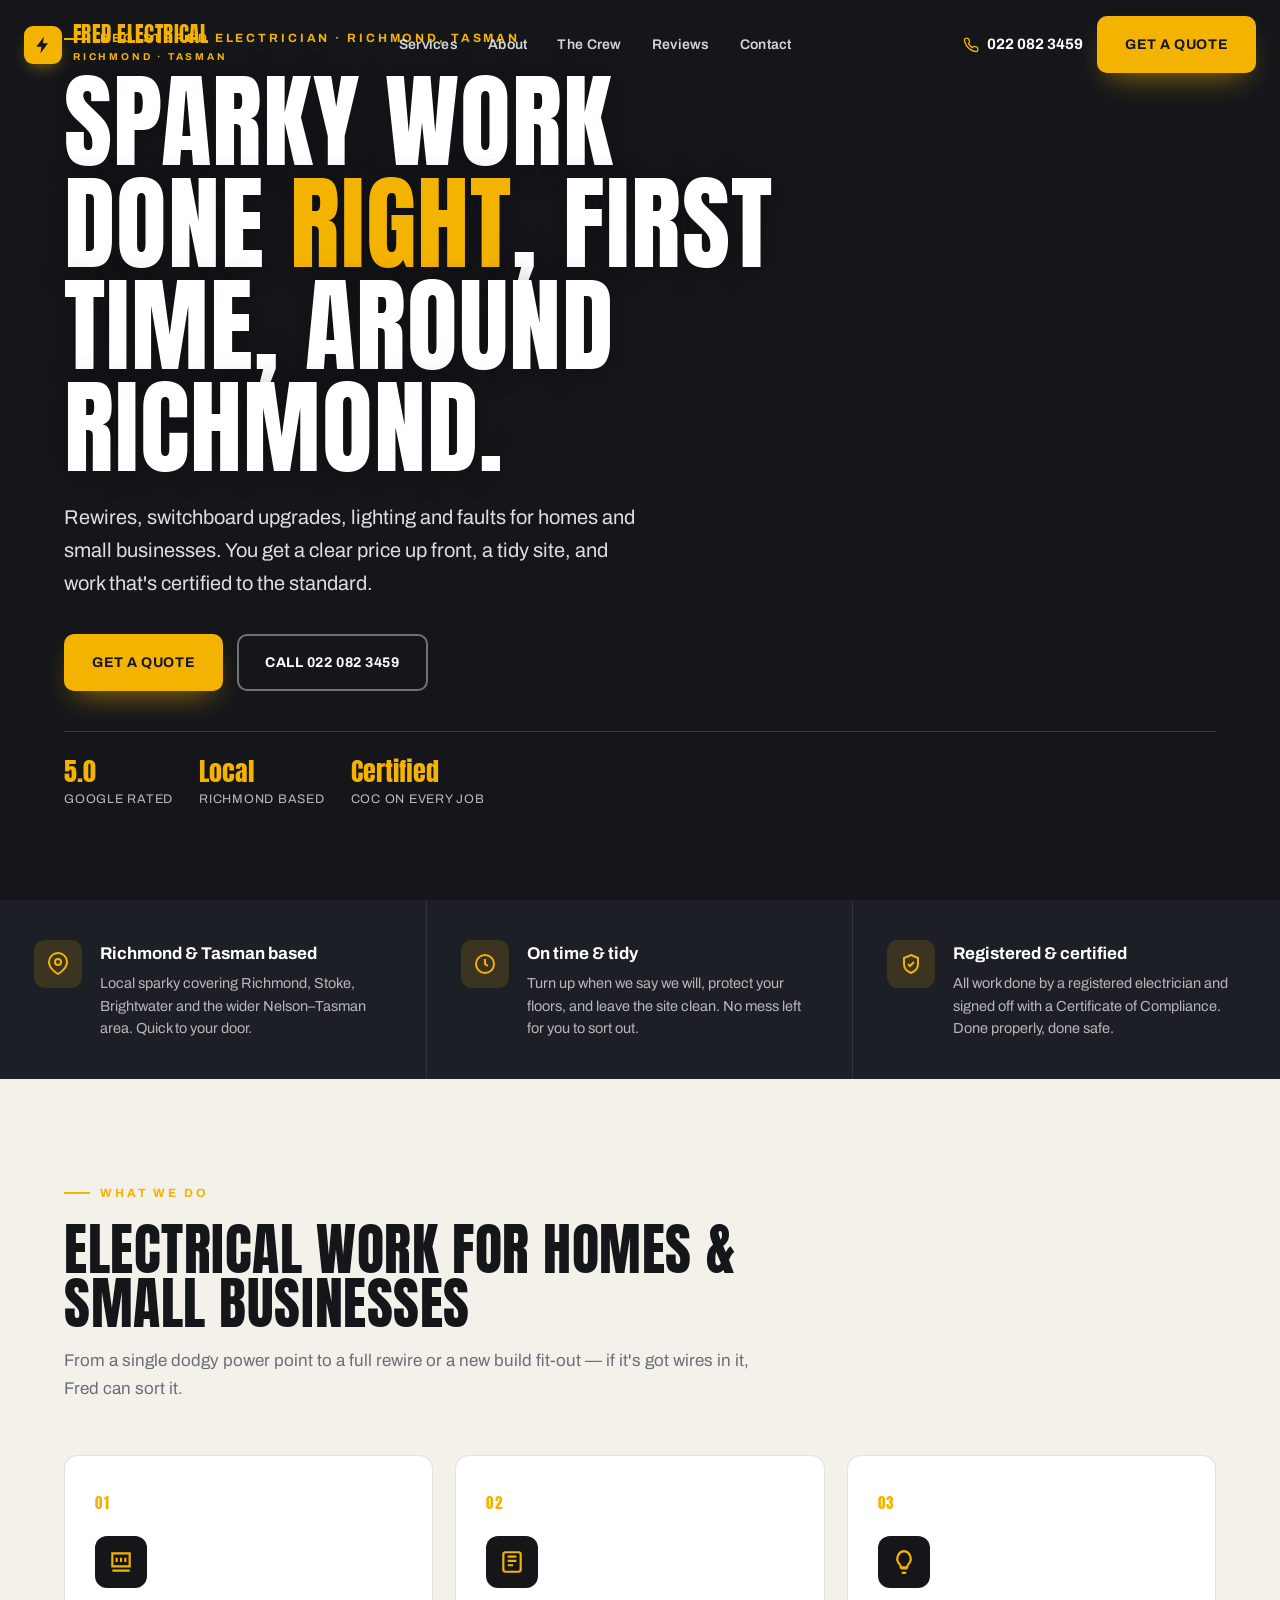
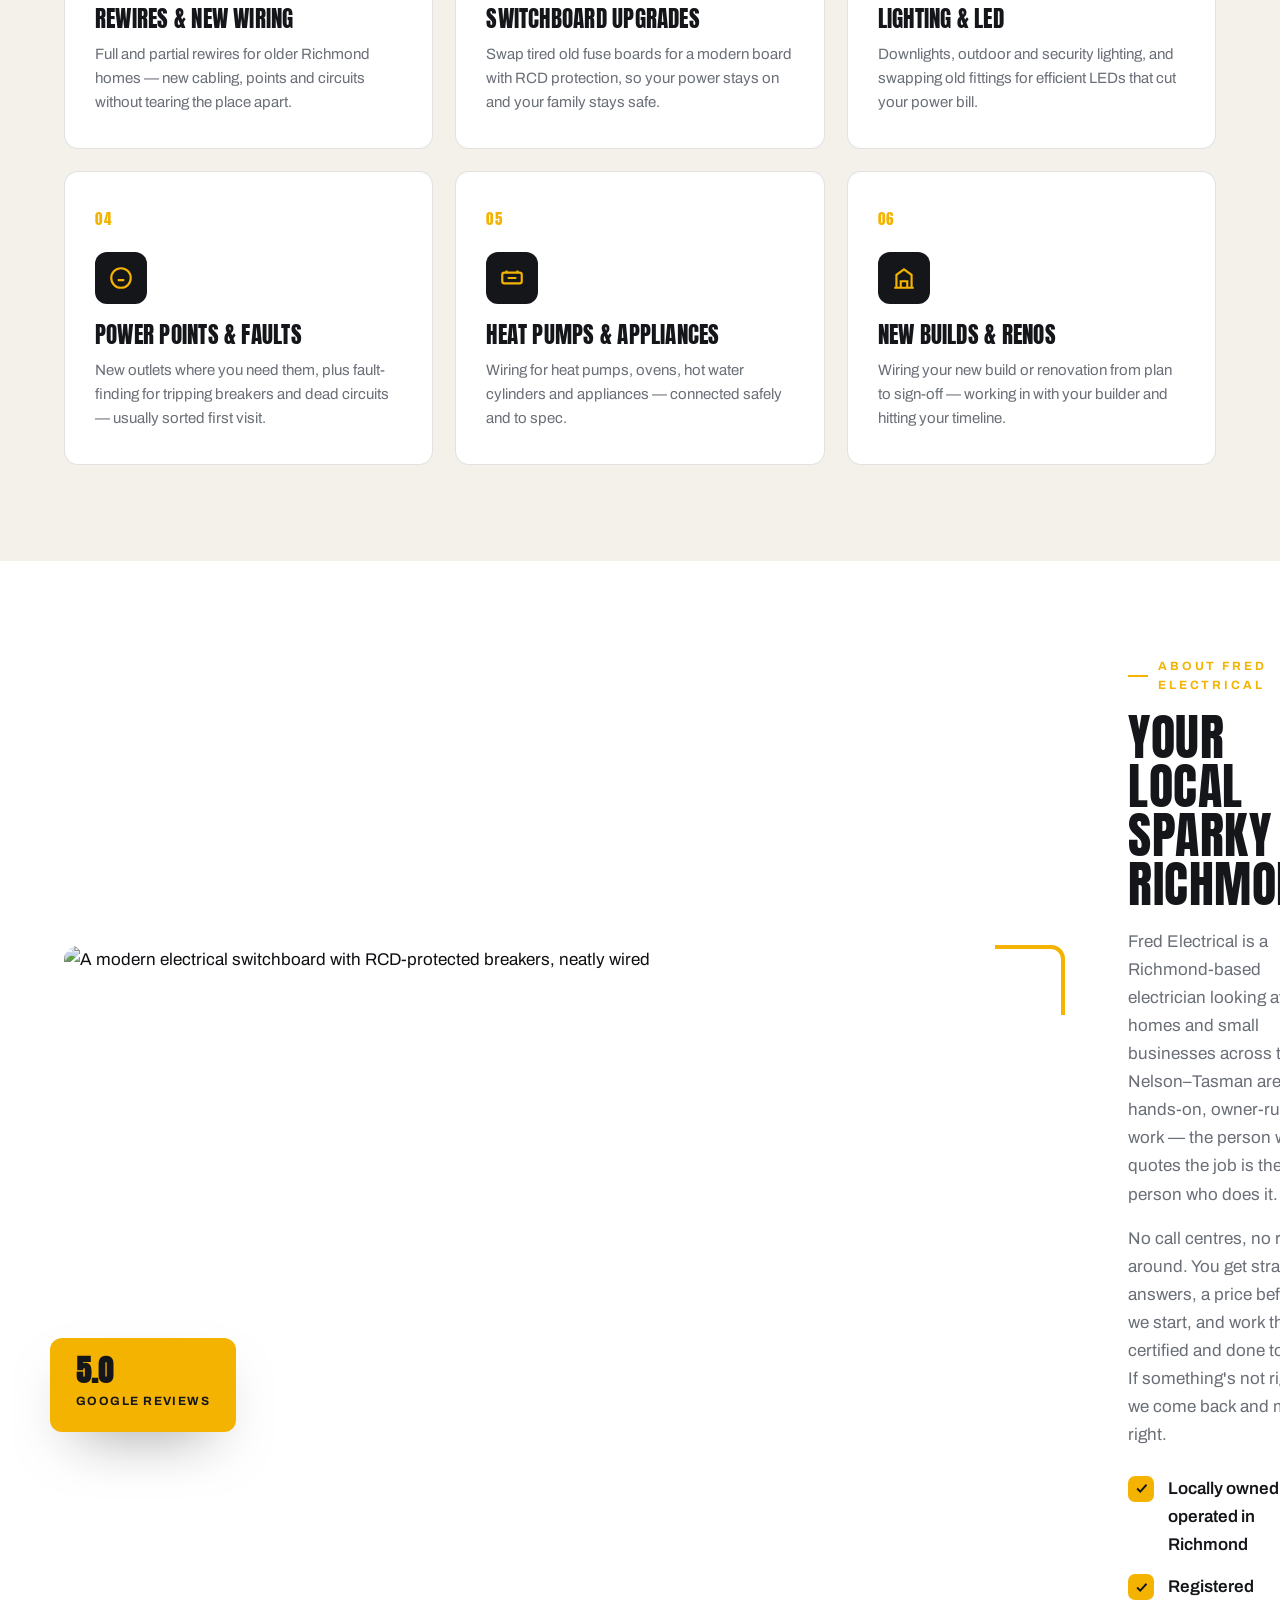
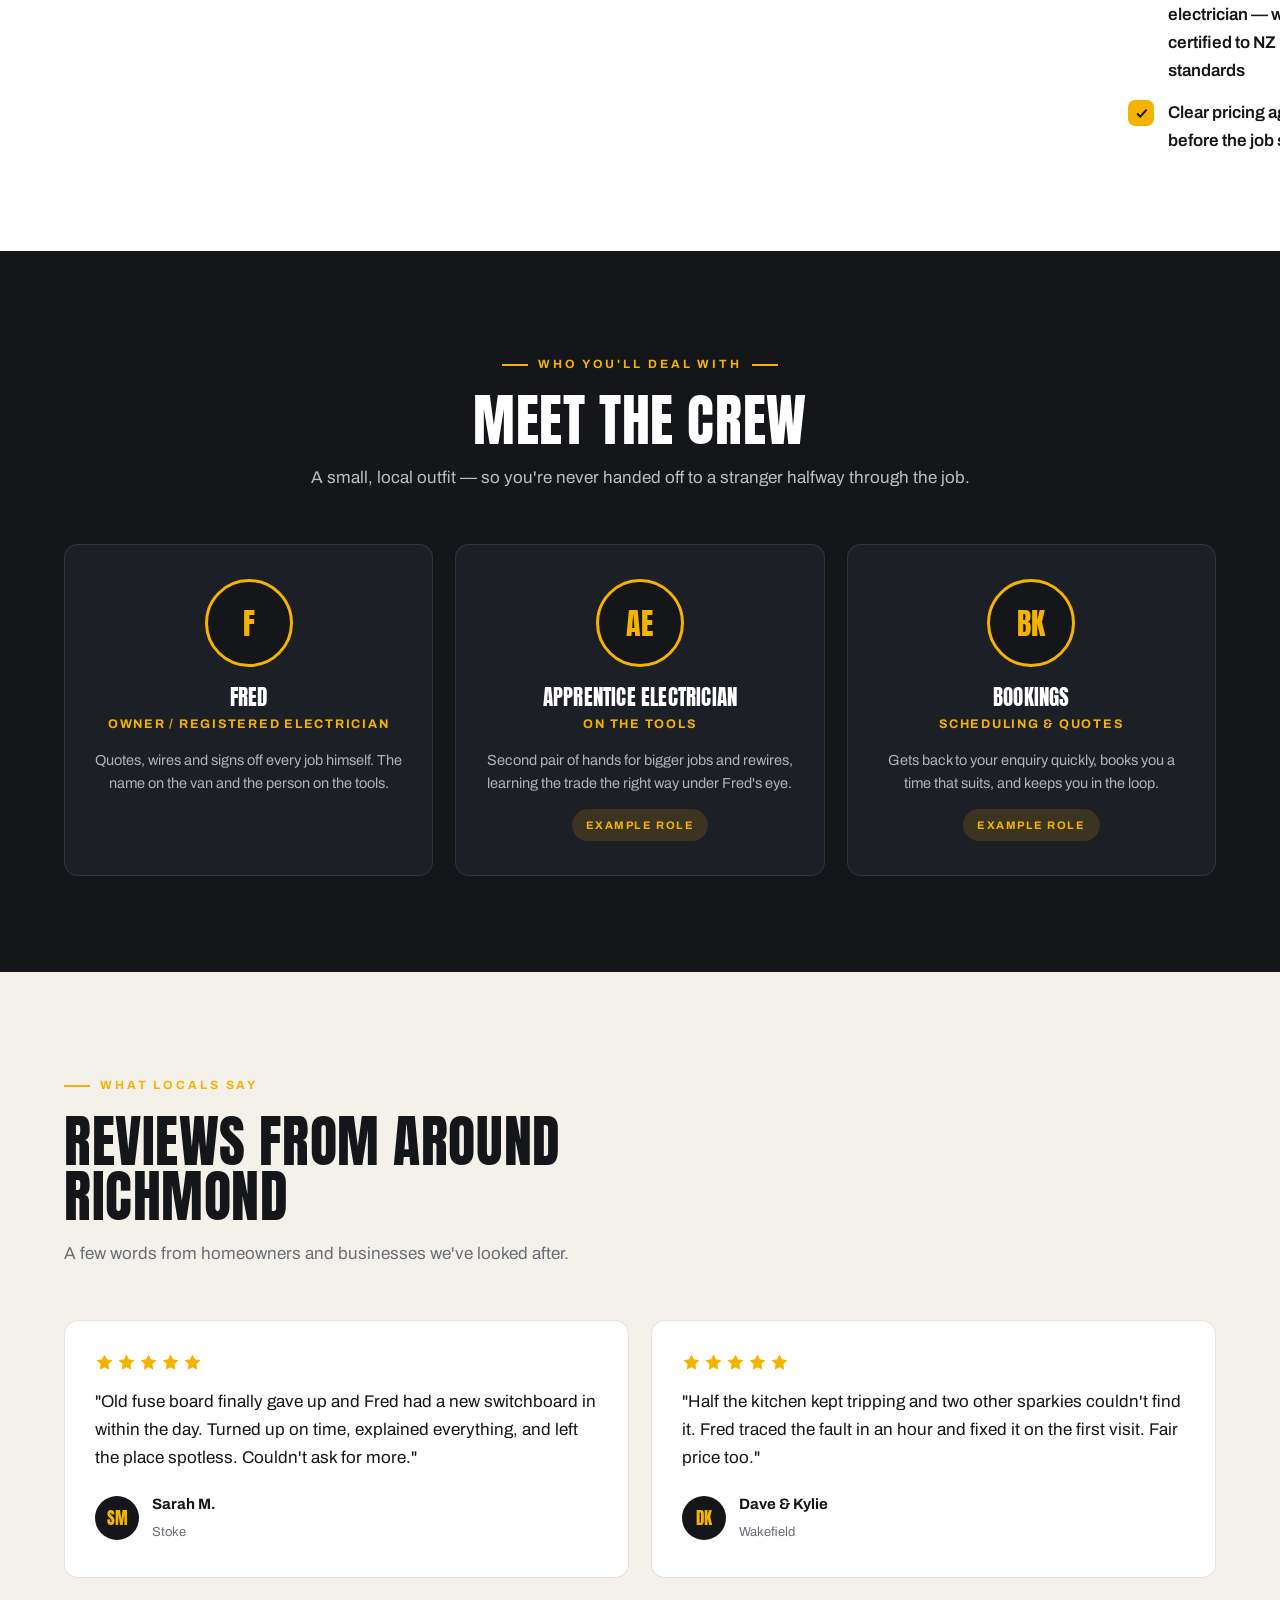
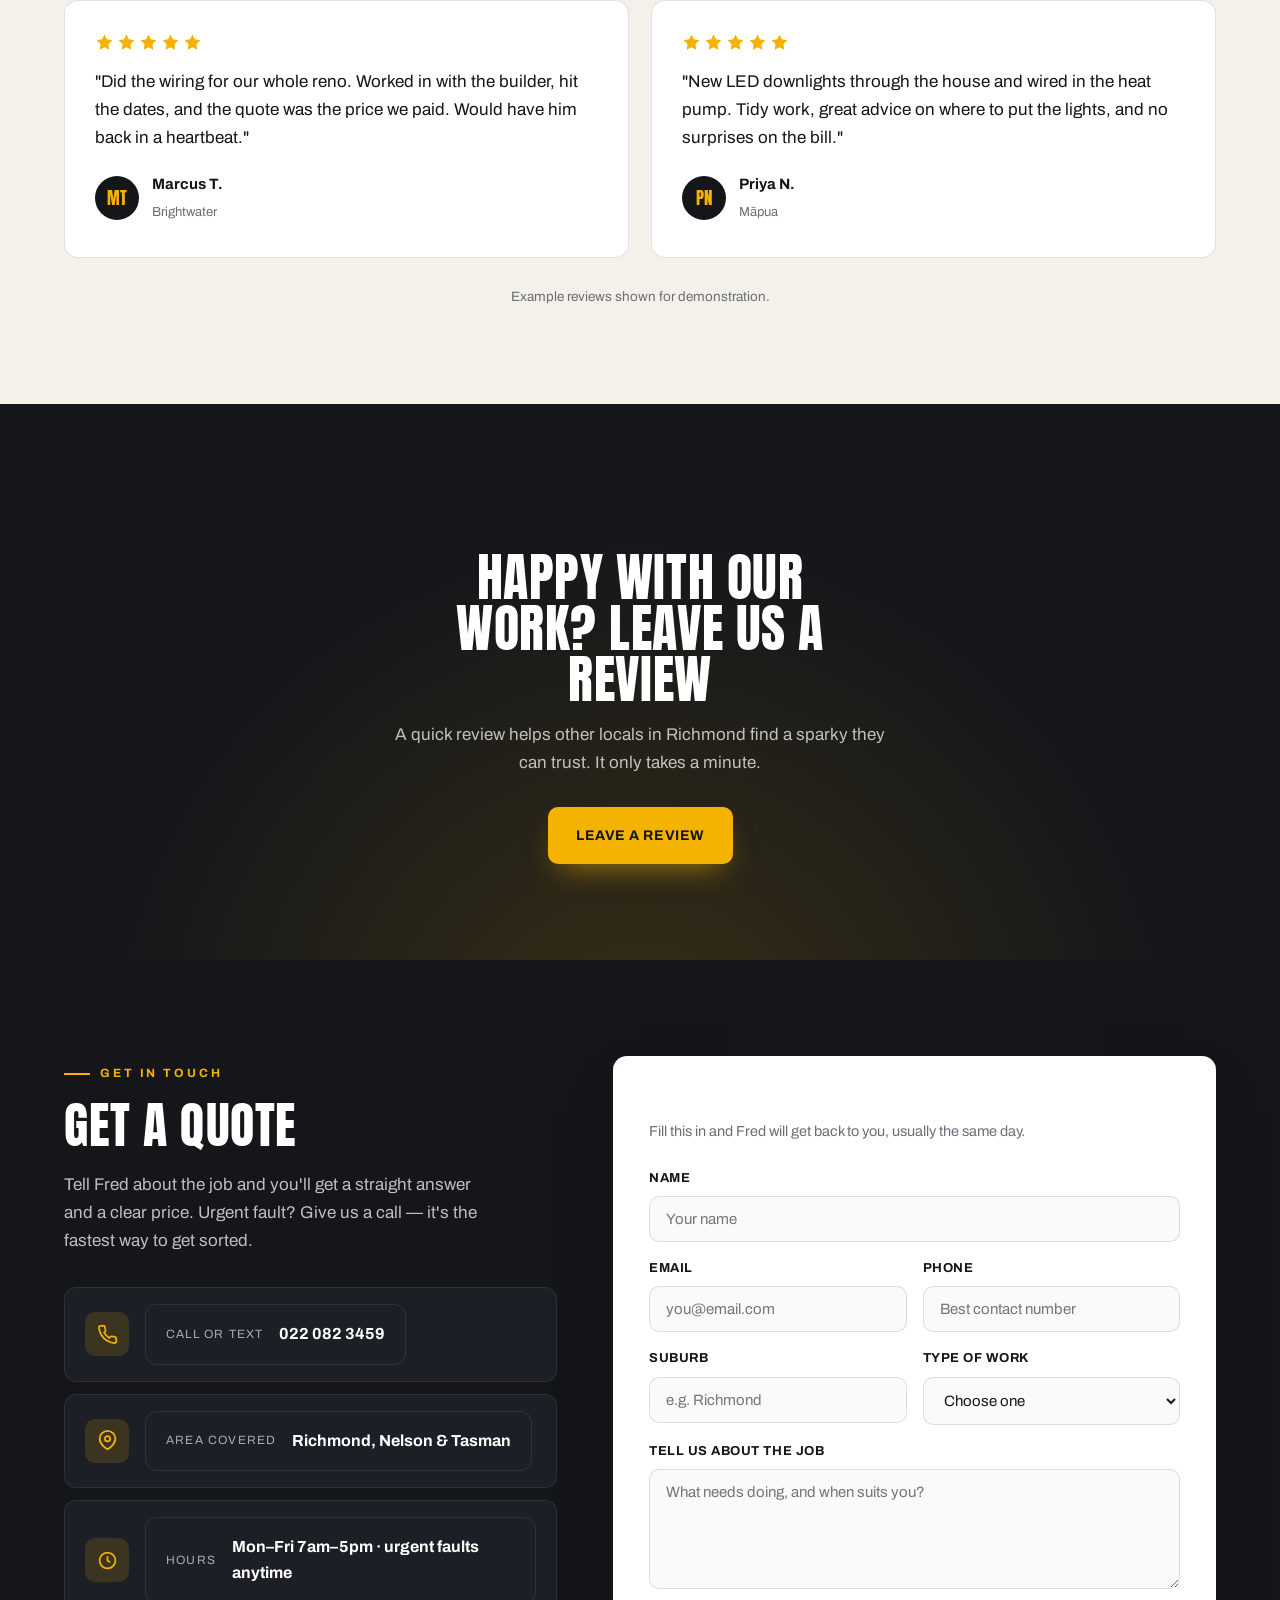
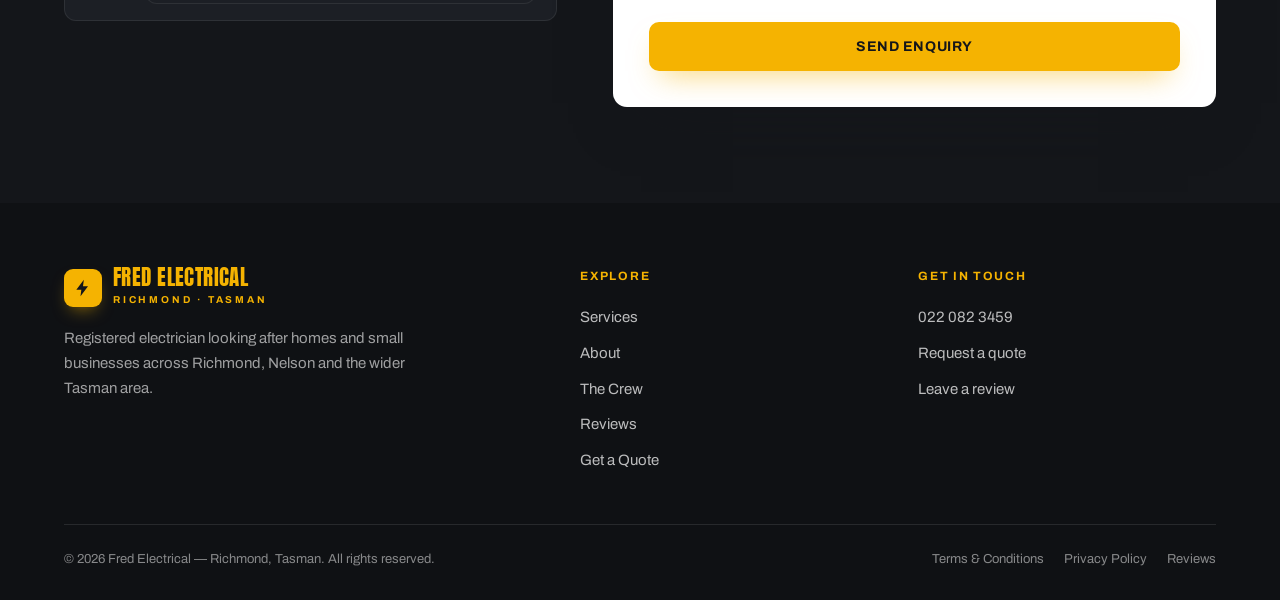
==== index.html @ c5bac8df "Initial build: Fred Electrical" ====
<!DOCTYPE html>
<html lang="en-NZ">
<head>
<meta charset="UTF-8">
<meta name="viewport" content="width=device-width, initial-scale=1.0">
<title>Fred Electrical | Electrician, Richmond</title>
<meta name="description" content="Fred Electrical — a registered electrician based in Richmond. Rewires, switchboard upgrades, lighting, faults and new work for homes and small businesses across Richmond, Nelson and Tasman. Get a quote.">
<link rel="icon" href="favicon.svg" type="image/svg+xml">
<meta property="og:title" content="Fred Electrical | Electrician, Richmond">
<meta property="og:description" content="Registered electrician in Richmond. Rewires, switchboards, lighting, faults and new work — on time, tidy, and certified.">
<meta property="og:type" content="website">
<meta property="og:image" content="https://images.unsplash.com/photo-1621905251189-08b45d6a269e?w=1200&q=80">
<link rel="preconnect" href="https://fonts.googleapis.com">
<link rel="preconnect" href="https://fonts.gstatic.com" crossorigin>
<link href="https://fonts.googleapis.com/css2?family=Anton&family=Archivo:wght@400;500;600;700;800&display=swap" rel="stylesheet">
<link rel="stylesheet" href="styles.css">
</head>
<body>

<!-- Intro overlay -->
<div class="intro" aria-hidden="true">
  <div class="intro-mark">
    <div class="bolt">
      <svg viewBox="0 0 24 24" fill="none"><path d="M13 2 4 14h6l-1 8 9-12h-6l1-8z" fill="#14161A"/></svg>
    </div>
    <b>Fred Electrical</b>
    <span>Richmond &middot; Registered</span>
    <div class="intro-bar"></div>
  </div>
</div>

<!-- Nav -->
<nav class="nav">
  <a class="brand" href="index.html" aria-label="Fred Electrical home">
    <span class="bolt"><svg viewBox="0 0 24 24" fill="none"><path d="M13 2 4 14h6l-1 8 9-12h-6l1-8z" fill="#14161A"/></svg></span>
    <span><b>Fred Electrical</b><span>Richmond &middot; Tasman</span></span>
  </a>
  <div class="nav-links">
    <a href="#services">Services</a>
    <a href="#about">About</a>
    <a href="#crew">The Crew</a>
    <a href="#reviews">Reviews</a>
    <a href="#contact">Contact</a>
  </div>
  <div class="nav-cta">
    <a class="nav-phone" href="tel:+64220823459"><svg viewBox="0 0 24 24" fill="none" stroke="currentColor" stroke-width="2"><path d="M22 16.9v3a2 2 0 0 1-2.2 2 19.8 19.8 0 0 1-8.6-3 19.5 19.5 0 0 1-6-6 19.8 19.8 0 0 1-3-8.6A2 2 0 0 1 4.1 2h3a2 2 0 0 1 2 1.7c.1 1 .3 1.9.6 2.8a2 2 0 0 1-.5 2.1L8.1 9.9a16 16 0 0 0 6 6l1.3-1.3a2 2 0 0 1 2.1-.4c.9.3 1.8.5 2.8.6a2 2 0 0 1 1.7 2z"/></svg><span>022 082 3459</span></a>
    <a class="btn btn-primary" href="#contact">Get a Quote</a>
  </div>
  <button class="nav-toggle" aria-label="Menu"><span></span><span></span><span></span></button>
</nav>

<!-- Hero -->
<header class="hero">
  <div class="hero-slides">
    <div class="hero-slide treated active" style="background-image:url('https://images.unsplash.com/photo-1621905251189-08b45d6a269e?w=1900&q=80')"></div>
    <div class="hero-slide treated" style="background-image:url('https://images.unsplash.com/photo-1607400201889-565b1ee75f8e?w=1900&q=80')"></div>
    <div class="hero-slide treated" style="background-image:url('https://images.unsplash.com/photo-1516216628859-9bccecab13ca?w=1900&q=80')"></div>
    <div class="hero-slide treated" style="background-image:url('https://images.unsplash.com/photo-1581091226825-a6a2a5aee158?w=1900&q=80')"></div>
  </div>
  <div class="hero-scrim"></div>
  <div class="hero-inner">
    <div class="reveal in">
      <span class="eyebrow hero-eyebrow">Registered Electrician &middot; Richmond, Tasman</span>
      <h1>Sparky work done <span class="hl">right</span>, first time, around Richmond.</h1>
      <p class="hero-sub">Rewires, switchboard upgrades, lighting and faults for homes and small businesses. You get a clear price up front, a tidy site, and work that's certified to the standard.</p>
      <div class="hero-cta">
        <a class="btn btn-primary" href="#contact">Get a Quote</a>
        <a class="btn btn-ghost" href="tel:+64220823459">Call 022 082 3459</a>
      </div>
      <div class="hero-meta">
        <div><b>5.0</b><small>Google rated</small></div>
        <div><b>Local</b><small>Richmond based</small></div>
        <div><b>Certified</b><small>CoC on every job</small></div>
      </div>
    </div>
  </div>
</header>

<!-- Trust strip -->
<section class="trust" style="padding:0">
  <div class="trust-grid">
    <div class="trust-item reveal">
      <span class="ic"><svg viewBox="0 0 24 24" fill="none" stroke="currentColor" stroke-width="2"><path d="M21 10c0 7-9 12-9 12s-9-5-9-12a9 9 0 0 1 18 0z"/><circle cx="12" cy="10" r="3"/></svg></span>
      <div><h4>Richmond &amp; Tasman based</h4><p>Local sparky covering Richmond, Stoke, Brightwater and the wider Nelson–Tasman area. Quick to your door.</p></div>
    </div>
    <div class="trust-item reveal d1">
      <span class="ic"><svg viewBox="0 0 24 24" fill="none" stroke="currentColor" stroke-width="2"><circle cx="12" cy="12" r="9"/><path d="M12 7v5l3 2"/></svg></span>
      <div><h4>On time &amp; tidy</h4><p>Turn up when we say we will, protect your floors, and leave the site clean. No mess left for you to sort out.</p></div>
    </div>
    <div class="trust-item reveal d2">
      <span class="ic"><svg viewBox="0 0 24 24" fill="none" stroke="currentColor" stroke-width="2"><path d="M9 12l2 2 4-4"/><path d="M12 3l7 3v6c0 5-3.5 7.5-7 9-3.5-1.5-7-4-7-9V6l7-3z"/></svg></span>
      <div><h4>Registered &amp; certified</h4><p>All work done by a registered electrician and signed off with a Certificate of Compliance. Done properly, done safe.</p></div>
    </div>
  </div>
</section>

<!-- Services -->
<section id="services" class="bg-bone">
  <div class="wrap">
    <div class="sec-head reveal">
      <span class="eyebrow">What we do</span>
      <h2>Electrical work for homes &amp; small businesses</h2>
      <p>From a single dodgy power point to a full rewire or a new build fit-out — if it's got wires in it, Fred can sort it.</p>
    </div>
    <div class="svc-grid">
      <div class="svc-card reveal">
        <span class="svc-num">01</span>
        <div class="svc-ic"><svg viewBox="0 0 24 24" fill="none" stroke="currentColor" stroke-width="2"><path d="M4 4h16v12H4z"/><path d="M4 20h16"/><path d="M8 8v4M12 8v4M16 8v4"/></svg></div>
        <h3>Rewires &amp; New Wiring</h3>
        <p>Full and partial rewires for older Richmond homes — new cabling, points and circuits without tearing the place apart.</p>
      </div>
      <div class="svc-card reveal d1">
        <span class="svc-num">02</span>
        <div class="svc-ic"><svg viewBox="0 0 24 24" fill="none" stroke="currentColor" stroke-width="2"><rect x="4" y="3" width="16" height="18" rx="2"/><path d="M8 7h8M8 11h8M8 15h5"/></svg></div>
        <h3>Switchboard Upgrades</h3>
        <p>Swap tired old fuse boards for a modern board with RCD protection, so your power stays on and your family stays safe.</p>
      </div>
      <div class="svc-card reveal d2">
        <span class="svc-num">03</span>
        <div class="svc-ic"><svg viewBox="0 0 24 24" fill="none" stroke="currentColor" stroke-width="2"><path d="M9 18h6M10 22h4"/><path d="M12 2a7 7 0 0 0-4 12c.8.8 1 1.5 1 3h6c0-1.5.2-2.2 1-3a7 7 0 0 0-4-12z"/></svg></div>
        <h3>Lighting &amp; LED</h3>
        <p>Downlights, outdoor and security lighting, and swapping old fittings for efficient LEDs that cut your power bill.</p>
      </div>
      <div class="svc-card reveal">
        <span class="svc-num">04</span>
        <div class="svc-ic"><svg viewBox="0 0 24 24" fill="none" stroke="currentColor" stroke-width="2"><circle cx="12" cy="12" r="9"/><path d="M9 9h.01M15 9h.01M9 14h6"/></svg></div>
        <h3>Power Points &amp; Faults</h3>
        <p>New outlets where you need them, plus fault-finding for tripping breakers and dead circuits — usually sorted first visit.</p>
      </div>
      <div class="svc-card reveal d1">
        <span class="svc-num">05</span>
        <div class="svc-ic"><svg viewBox="0 0 24 24" fill="none" stroke="currentColor" stroke-width="2"><rect x="3" y="7" width="18" height="10" rx="2"/><path d="M7 7V5M17 7V5M8 12h8"/></svg></div>
        <h3>Heat Pumps &amp; Appliances</h3>
        <p>Wiring for heat pumps, ovens, hot water cylinders and appliances — connected safely and to spec.</p>
      </div>
      <div class="svc-card reveal d2">
        <span class="svc-num">06</span>
        <div class="svc-ic"><svg viewBox="0 0 24 24" fill="none" stroke="currentColor" stroke-width="2"><path d="M3 21h18"/><path d="M5 21V9l7-5 7 5v12"/><path d="M9 21v-6h6v6"/></svg></div>
        <h3>New Builds &amp; Renos</h3>
        <p>Wiring your new build or renovation from plan to sign-off — working in with your builder and hitting your timeline.</p>
      </div>
    </div>
  </div>
</section>

<!-- About -->
<section id="about" class="bg-paper">
  <div class="wrap about-grid">
    <div class="about-media reveal">
      <img class="treated" src="https://images.unsplash.com/photo-1516216628859-9bccecab13ca?w=1000&q=80" alt="A modern electrical switchboard with RCD-protected breakers, neatly wired" width="1000" height="520" loading="lazy">
      <div class="about-corner"></div>
      <div class="about-tag"><b>5.0</b><small>Google reviews</small></div>
    </div>
    <div class="about-copy reveal d1">
      <span class="eyebrow">About Fred Electrical</span>
      <h2>Your local sparky in Richmond</h2>
      <p>Fred Electrical is a Richmond-based electrician looking after homes and small businesses across the Nelson–Tasman area. It's hands-on, owner-run work — the person who quotes the job is the person who does it.</p>
      <p>No call centres, no run-around. You get straight answers, a price before we start, and work that's certified and done to last. If something's not right, we come back and make it right.</p>
      <ul class="checklist">
        <li><span class="tick"><svg viewBox="0 0 24 24" fill="none" stroke="currentColor" stroke-width="3"><path d="M5 12l5 5L20 6"/></svg></span>Locally owned and operated in Richmond</li>
        <li><span class="tick"><svg viewBox="0 0 24 24" fill="none" stroke="currentColor" stroke-width="3"><path d="M5 12l5 5L20 6"/></svg></span>Registered electrician — work certified to NZ standards</li>
        <li><span class="tick"><svg viewBox="0 0 24 24" fill="none" stroke="currentColor" stroke-width="3"><path d="M5 12l5 5L20 6"/></svg></span>Clear pricing agreed before the job starts</li>
      </ul>
    </div>
  </div>
</section>

<!-- Crew -->
<section id="crew" class="bg-ink">
  <div class="wrap">
    <div class="sec-head center reveal">
      <span class="eyebrow center">Who you'll deal with</span>
      <h2>Meet the crew</h2>
      <p>A small, local outfit — so you're never handed off to a stranger halfway through the job.</p>
    </div>
    <div class="crew-grid">
      <div class="crew-card reveal">
        <div class="avatar">F</div>
        <h3>Fred</h3>
        <div class="crew-role">Owner / Registered Electrician</div>
        <p>Quotes, wires and signs off every job himself. The name on the van and the person on the tools.</p>
      </div>
      <div class="crew-card reveal d1">
        <div class="avatar">AE</div>
        <h3>Apprentice Electrician</h3>
        <div class="crew-role">On the Tools</div>
        <p>Second pair of hands for bigger jobs and rewires, learning the trade the right way under Fred's eye.</p>
        <span class="badge">Example role</span>
      </div>
      <div class="crew-card reveal d2">
        <div class="avatar">BK</div>
        <h3>Bookings</h3>
        <div class="crew-role">Scheduling &amp; Quotes</div>
        <p>Gets back to your enquiry quickly, books you a time that suits, and keeps you in the loop.</p>
        <span class="badge">Example role</span>
      </div>
    </div>
  </div>
</section>

<!-- Reviews -->
<section id="reviews" class="bg-bone">
  <div class="wrap">
    <div class="sec-head reveal">
      <span class="eyebrow">What locals say</span>
      <h2>Reviews from around Richmond</h2>
      <p>A few words from homeowners and businesses we've looked after.</p>
    </div>
    <div class="rev-grid">
      <div class="rev-card reveal">
        <div class="stars">
          <svg viewBox="0 0 24 24" fill="currentColor"><path d="M12 2l3 6 7 1-5 5 1 7-6-3-6 3 1-7-5-5 7-1z"/></svg><svg viewBox="0 0 24 24" fill="currentColor"><path d="M12 2l3 6 7 1-5 5 1 7-6-3-6 3 1-7-5-5 7-1z"/></svg><svg viewBox="0 0 24 24" fill="currentColor"><path d="M12 2l3 6 7 1-5 5 1 7-6-3-6 3 1-7-5-5 7-1z"/></svg><svg viewBox="0 0 24 24" fill="currentColor"><path d="M12 2l3 6 7 1-5 5 1 7-6-3-6 3 1-7-5-5 7-1z"/></svg><svg viewBox="0 0 24 24" fill="currentColor"><path d="M12 2l3 6 7 1-5 5 1 7-6-3-6 3 1-7-5-5 7-1z"/></svg>
        </div>
        <blockquote>"Old fuse board finally gave up and Fred had a new switchboard in within the day. Turned up on time, explained everything, and left the place spotless. Couldn't ask for more."</blockquote>
        <div class="rev-author"><span class="ra">SM</span><div><b>Sarah M.</b><small>Stoke</small></div></div>
      </div>
      <div class="rev-card reveal d1">
        <div class="stars">
          <svg viewBox="0 0 24 24" fill="currentColor"><path d="M12 2l3 6 7 1-5 5 1 7-6-3-6 3 1-7-5-5 7-1z"/></svg><svg viewBox="0 0 24 24" fill="currentColor"><path d="M12 2l3 6 7 1-5 5 1 7-6-3-6 3 1-7-5-5 7-1z"/></svg><svg viewBox="0 0 24 24" fill="currentColor"><path d="M12 2l3 6 7 1-5 5 1 7-6-3-6 3 1-7-5-5 7-1z"/></svg><svg viewBox="0 0 24 24" fill="currentColor"><path d="M12 2l3 6 7 1-5 5 1 7-6-3-6 3 1-7-5-5 7-1z"/></svg><svg viewBox="0 0 24 24" fill="currentColor"><path d="M12 2l3 6 7 1-5 5 1 7-6-3-6 3 1-7-5-5 7-1z"/></svg>
        </div>
        <blockquote>"Half the kitchen kept tripping and two other sparkies couldn't find it. Fred traced the fault in an hour and fixed it on the first visit. Fair price too."</blockquote>
        <div class="rev-author"><span class="ra">DK</span><div><b>Dave &amp; Kylie</b><small>Wakefield</small></div></div>
      </div>
      <div class="rev-card reveal">
        <div class="stars">
          <svg viewBox="0 0 24 24" fill="currentColor"><path d="M12 2l3 6 7 1-5 5 1 7-6-3-6 3 1-7-5-5 7-1z"/></svg><svg viewBox="0 0 24 24" fill="currentColor"><path d="M12 2l3 6 7 1-5 5 1 7-6-3-6 3 1-7-5-5 7-1z"/></svg><svg viewBox="0 0 24 24" fill="currentColor"><path d="M12 2l3 6 7 1-5 5 1 7-6-3-6 3 1-7-5-5 7-1z"/></svg><svg viewBox="0 0 24 24" fill="currentColor"><path d="M12 2l3 6 7 1-5 5 1 7-6-3-6 3 1-7-5-5 7-1z"/></svg><svg viewBox="0 0 24 24" fill="currentColor"><path d="M12 2l3 6 7 1-5 5 1 7-6-3-6 3 1-7-5-5 7-1z"/></svg>
        </div>
        <blockquote>"Did the wiring for our whole reno. Worked in with the builder, hit the dates, and the quote was the price we paid. Would have him back in a heartbeat."</blockquote>
        <div class="rev-author"><span class="ra">MT</span><div><b>Marcus T.</b><small>Brightwater</small></div></div>
      </div>
      <div class="rev-card reveal d1">
        <div class="stars">
          <svg viewBox="0 0 24 24" fill="currentColor"><path d="M12 2l3 6 7 1-5 5 1 7-6-3-6 3 1-7-5-5 7-1z"/></svg><svg viewBox="0 0 24 24" fill="currentColor"><path d="M12 2l3 6 7 1-5 5 1 7-6-3-6 3 1-7-5-5 7-1z"/></svg><svg viewBox="0 0 24 24" fill="currentColor"><path d="M12 2l3 6 7 1-5 5 1 7-6-3-6 3 1-7-5-5 7-1z"/></svg><svg viewBox="0 0 24 24" fill="currentColor"><path d="M12 2l3 6 7 1-5 5 1 7-6-3-6 3 1-7-5-5 7-1z"/></svg><svg viewBox="0 0 24 24" fill="currentColor"><path d="M12 2l3 6 7 1-5 5 1 7-6-3-6 3 1-7-5-5 7-1z"/></svg>
        </div>
        <blockquote>"New LED downlights through the house and wired in the heat pump. Tidy work, great advice on where to put the lights, and no surprises on the bill."</blockquote>
        <div class="rev-author"><span class="ra">PN</span><div><b>Priya N.</b><small>Māpua</small></div></div>
      </div>
    </div>
    <p style="text-align:center;margin-top:28px;color:var(--muted);font-size:13.5px">Example reviews shown for demonstration.</p>
  </div>
</section>

<!-- Review funnel banner -->
<section class="funnel">
  <div class="wrap">
    <div class="stars reveal">
      <svg viewBox="0 0 24 24" fill="currentColor"><path d="M12 2l3 6 7 1-5 5 1 7-6-3-6 3 1-7-5-5 7-1z"/></svg><svg viewBox="0 0 24 24" fill="currentColor"><path d="M12 2l3 6 7 1-5 5 1 7-6-3-6 3 1-7-5-5 7-1z"/></svg><svg viewBox="0 0 24 24" fill="currentColor"><path d="M12 2l3 6 7 1-5 5 1 7-6-3-6 3 1-7-5-5 7-1z"/></svg><svg viewBox="0 0 24 24" fill="currentColor"><path d="M12 2l3 6 7 1-5 5 1 7-6-3-6 3 1-7-5-5 7-1z"/></svg><svg viewBox="0 0 24 24" fill="currentColor"><path d="M12 2l3 6 7 1-5 5 1 7-6-3-6 3 1-7-5-5 7-1z"/></svg>
    </div>
    <h2 class="reveal">Happy with our work? Leave us a review</h2>
    <p class="reveal">A quick review helps other locals in Richmond find a sparky they can trust. It only takes a minute.</p>
    <a class="btn btn-primary reveal" href="review.html">Leave a Review</a>
  </div>
</section>

<!-- Contact -->
<section id="contact" class="bg-ink">
  <div class="wrap contact-grid">
    <div class="contact-info reveal">
      <span class="eyebrow">Get in touch</span>
      <h2>Get a quote</h2>
      <p>Tell Fred about the job and you'll get a straight answer and a clear price. Urgent fault? Give us a call — it's the fastest way to get sorted.</p>
      <div class="cinfo">
        <a href="tel:+64220823459">
          <span class="ic"><svg viewBox="0 0 24 24" fill="none" stroke="currentColor" stroke-width="2"><path d="M22 16.9v3a2 2 0 0 1-2.2 2 19.8 19.8 0 0 1-8.6-3 19.5 19.5 0 0 1-6-6 19.8 19.8 0 0 1-3-8.6A2 2 0 0 1 4.1 2h3a2 2 0 0 1 2 1.7c.1 1 .3 1.9.6 2.8a2 2 0 0 1-.5 2.1L8.1 9.9a16 16 0 0 0 6 6l1.3-1.3a2 2 0 0 1 2.1-.4c.9.3 1.8.5 2.8.6a2 2 0 0 1 1.7 2z"/></svg></span>
          <div><small>Call or text</small><b>022 082 3459</b></div>
        </a>
        <div>
          <span class="ic"><svg viewBox="0 0 24 24" fill="none" stroke="currentColor" stroke-width="2"><path d="M21 10c0 7-9 12-9 12s-9-5-9-12a9 9 0 0 1 18 0z"/><circle cx="12" cy="10" r="3"/></svg></span>
          <div><small>Area covered</small><b>Richmond, Nelson &amp; Tasman</b></div>
        </div>
        <div>
          <span class="ic"><svg viewBox="0 0 24 24" fill="none" stroke="currentColor" stroke-width="2"><circle cx="12" cy="12" r="9"/><path d="M12 7v5l3 2"/></svg></span>
          <div><small>Hours</small><b>Mon–Fri 7am–5pm &middot; urgent faults anytime</b></div>
        </div>
      </div>
    </div>
    <div class="form reveal d1">
      <h3>Request a quote</h3>
      <p>Fill this in and Fred will get back to you, usually the same day.</p>
      <form action="https://formsubmit.co/hello@fredelectrical.co.nz" method="POST">
        <input type="hidden" name="_subject" value="New quote request — Fred Electrical website">
        <input type="hidden" name="_captcha" value="false">
        <input type="hidden" name="_template" value="table">
        <input type="text" name="_honey" style="display:none">
        <div class="field">
          <label for="name">Name</label>
          <input id="name" type="text" name="Name" placeholder="Your name" required>
        </div>
        <div class="row2">
          <div class="field">
            <label for="email">Email</label>
            <input id="email" type="email" name="Email" placeholder="you@email.com" required>
          </div>
          <div class="field">
            <label for="phone">Phone</label>
            <input id="phone" type="tel" name="Phone" placeholder="Best contact number" required>
          </div>
        </div>
        <div class="row2">
          <div class="field">
            <label for="suburb">Suburb</label>
            <input id="suburb" type="text" name="Suburb" placeholder="e.g. Richmond">
          </div>
          <div class="field">
            <label for="service">Type of work</label>
            <select id="service" name="Type of work">
              <option value="" selected disabled>Choose one</option>
              <option>Rewire / new wiring</option>
              <option>Switchboard upgrade</option>
              <option>Lighting / LED</option>
              <option>Power point / fault</option>
              <option>Heat pump / appliance</option>
              <option>New build / renovation</option>
              <option>Something else</option>
            </select>
          </div>
        </div>
        <div class="field">
          <label for="message">Tell us about the job</label>
          <textarea id="message" name="Job details" placeholder="What needs doing, and when suits you?" required></textarea>
        </div>
        <button class="btn btn-primary" type="submit">Send Enquiry</button>
      </form>
    </div>
  </div>
</section>

<!-- Footer -->
<footer>
  <div class="wrap">
    <div class="foot-grid">
      <div class="foot-brand">
        <a class="brand" href="index.html">
          <span class="bolt"><svg viewBox="0 0 24 24" fill="none"><path d="M13 2 4 14h6l-1 8 9-12h-6l1-8z" fill="#14161A"/></svg></span>
          <span><b>Fred Electrical</b><span>Richmond &middot; Tasman</span></span>
        </a>
        <p>Registered electrician looking after homes and small businesses across Richmond, Nelson and the wider Tasman area.</p>
      </div>
      <div class="foot-col">
        <h5>Explore</h5>
        <a href="#services">Services</a>
        <a href="#about">About</a>
        <a href="#crew">The Crew</a>
        <a href="#reviews">Reviews</a>
        <a href="#contact">Get a Quote</a>
      </div>
      <div class="foot-col">
        <h5>Get in touch</h5>
        <a href="tel:+64220823459">022 082 3459</a>
        <a href="#contact">Request a quote</a>
        <a href="review.html">Leave a review</a>
      </div>
    </div>
    <div class="foot-bottom">
      <p>&copy; <span id="year">2026</span> Fred Electrical — Richmond, Tasman. All rights reserved.</p>
      <div class="fl">
        <a href="terms.html">Terms &amp; Conditions</a>
        <a href="privacy.html">Privacy Policy</a>
        <a href="review.html">Reviews</a>
      </div>
    </div>
  </div>
</footer>

<script src="app.js"></script>
</body>
</html>
---- styles.css ----
/* Fred Electrical — Industrial archetype
   Fonts: Anton (display) + Archivo (body)
   Accent: electric amber on charcoal */

:root{
  --ink:#14161A;
  --ink-2:#1C1F25;
  --ink-3:#23272E;
  --bone:#F4F1EB;
  --paper:#FFFFFF;
  --muted:#6A6F77;
  --muted-light:#A7ABB2;
  --line:rgba(20,22,26,.12);
  --line-light:rgba(255,255,255,.14);
  --accent:#F5B301;
  --accent-2:#FFC933;
  --radius:14px;
  --radius-sm:10px;
  --maxw:1200px;
  --ease:cubic-bezier(.22,.61,.36,1);
  --shadow:0 24px 60px -28px rgba(20,22,26,.55);
}

*{box-sizing:border-box;margin:0;padding:0}
html{scroll-behavior:smooth;-webkit-text-size-adjust:100%}
body{
  font-family:'Archivo',system-ui,-apple-system,sans-serif;
  color:var(--ink);
  background:var(--bone);
  line-height:1.65;
  font-size:17px;
  overflow-x:hidden;
  -webkit-font-smoothing:antialiased;
}
img{max-width:100%;display:block;image-orientation:from-image}

/* Consistent site image treatment: desaturate + deepen */
.treated{filter:saturate(.82) contrast(1.06) brightness(.96)}

h1,h2,h3,.display{
  font-family:'Anton',sans-serif;
  font-weight:400;
  text-transform:uppercase;
  line-height:.98;
  letter-spacing:.01em;
}
a{color:inherit;text-decoration:none}
.wrap{max-width:var(--maxw);margin:0 auto;padding:0 24px}
.eyebrow{
  font-family:'Archivo',sans-serif;
  text-transform:uppercase;
  letter-spacing:.24em;
  font-size:12px;
  font-weight:700;
  color:var(--accent);
  display:inline-flex;
  align-items:center;
  gap:10px;
}
.eyebrow::before{content:"";width:26px;height:2px;background:var(--accent);display:inline-block}
.eyebrow.center::after{content:"";width:26px;height:2px;background:var(--accent);display:inline-block}
.eyebrow.dark{color:var(--accent)}

/* Buttons */
.btn{
  display:inline-flex;align-items:center;justify-content:center;gap:9px;
  font-family:'Archivo',sans-serif;font-weight:700;font-size:14px;
  letter-spacing:.04em;text-transform:uppercase;
  padding:15px 26px;border-radius:var(--radius-sm);
  border:2px solid transparent;cursor:pointer;
  transition:transform .25s var(--ease),background .25s var(--ease),box-shadow .25s var(--ease),color .25s var(--ease);
  will-change:transform;
}
.btn-primary{background:var(--accent);color:var(--ink);box-shadow:0 14px 30px -12px rgba(245,179,1,.6)}
.btn-primary:hover{transform:translateY(-3px);background:var(--accent-2);box-shadow:0 20px 40px -14px rgba(245,179,1,.7)}
.btn-ghost{background:transparent;color:#fff;border-color:rgba(255,255,255,.4)}
.btn-ghost:hover{transform:translateY(-3px);border-color:#fff;background:rgba(255,255,255,.08)}
.btn-dark{background:var(--ink);color:#fff}
.btn-dark:hover{transform:translateY(-3px);background:var(--ink-3)}

/* Nav */
.nav{
  position:fixed;top:0;left:0;right:0;z-index:80;
  display:flex;align-items:center;justify-content:space-between;
  padding:16px 24px;
  transition:background .3s var(--ease),box-shadow .3s var(--ease),padding .3s var(--ease);
}
.nav.scrolled{background:rgba(20,22,26,.92);backdrop-filter:blur(12px);box-shadow:0 1px 0 rgba(255,255,255,.08);padding:11px 24px}
.brand{display:flex;align-items:center;gap:11px;color:#fff}
.brand .bolt{
  width:38px;height:38px;border-radius:9px;background:var(--accent);
  display:grid;place-items:center;flex:0 0 auto;box-shadow:0 8px 18px -8px rgba(245,179,1,.7);
}
.brand .bolt svg{width:20px;height:20px}
.brand b{font-family:'Anton',sans-serif;font-weight:400;font-size:21px;letter-spacing:.02em;text-transform:uppercase;line-height:1}
.brand span{display:block;font-size:10px;letter-spacing:.28em;color:var(--accent);font-weight:700;text-transform:uppercase}
.nav-links{display:flex;align-items:center;gap:30px}
.nav-links a{color:rgba(255,255,255,.82);font-size:14px;font-weight:600;letter-spacing:.02em;transition:color .2s}
.nav-links a:hover{color:var(--accent)}
.nav-cta{display:flex;align-items:center;gap:14px}
.nav-phone{color:#fff;font-weight:700;font-size:15px;display:flex;align-items:center;gap:8px}
.nav-phone svg{width:16px;height:16px;color:var(--accent)}
.nav-toggle{display:none;background:none;border:0;cursor:pointer;padding:8px}
.nav-toggle span{display:block;width:24px;height:2px;background:#fff;margin:5px 0;transition:.3s}

/* Hero */
.hero{position:relative;min-height:100svh;display:flex;align-items:flex-end;background:var(--ink);overflow:hidden}
.hero-slides{position:absolute;inset:0;z-index:0}
.hero-slide{position:absolute;inset:0;opacity:0;transition:opacity 1.6s ease;background-size:cover;background-position:center}
.hero-slide.active{opacity:1}
.hero-scrim{position:absolute;inset:0;z-index:1;
  background:linear-gradient(180deg,rgba(20,22,26,.55) 0%,rgba(20,22,26,.42) 40%,rgba(20,22,26,.9) 100%);
}
.hero-scrim::after{content:"";position:absolute;inset:0;background:linear-gradient(90deg,rgba(20,22,26,.65),transparent 60%)}
.hero-inner{position:relative;z-index:2;width:100%;max-width:var(--maxw);margin:0 auto;padding:0 24px 88px}
.hero-eyebrow{margin-bottom:22px}
.hero h1{color:#fff;font-size:clamp(44px,8.4vw,104px);max-width:14ch;text-shadow:0 2px 30px rgba(0,0,0,.3)}
.hero h1 .hl{color:var(--accent)}
.hero-sub{color:rgba(255,255,255,.86);font-size:clamp(16px,2vw,20px);max-width:52ch;margin-top:22px}
.hero-cta{display:flex;flex-wrap:wrap;gap:14px;margin-top:34px}
.hero-meta{display:flex;flex-wrap:wrap;gap:26px;margin-top:40px;padding-top:26px;border-top:1px solid rgba(255,255,255,.16)}
.hero-meta div{color:#fff}
.hero-meta b{font-family:'Anton',sans-serif;font-weight:400;font-size:26px;color:var(--accent);display:block;line-height:1}
.hero-meta small{color:rgba(255,255,255,.7);font-size:12.5px;letter-spacing:.06em;text-transform:uppercase}

/* Sections */
section{padding:96px 0;position:relative}
.sec-head{max-width:720px;margin-bottom:52px}
.sec-head.center{margin-left:auto;margin-right:auto;text-align:center}
.sec-head h2{font-size:clamp(32px,5vw,56px);margin-top:18px}
.sec-head p{color:var(--muted);margin-top:16px;font-size:17px}
.bg-bone{background:var(--bone)}
.bg-paper{background:var(--paper)}
.bg-ink{background:var(--ink);color:#fff}
.bg-ink .sec-head h2{color:#fff}
.bg-ink .sec-head p{color:rgba(255,255,255,.72)}

/* Trust strip */
.trust{background:var(--ink-2);color:#fff;padding:0}
.trust-grid{display:grid;grid-template-columns:repeat(3,1fr)}
.trust-item{display:flex;gap:18px;align-items:flex-start;padding:40px 34px;border-right:1px solid rgba(255,255,255,.09)}
.trust-item:last-child{border-right:0}
.trust-item .ic{flex:0 0 auto;width:48px;height:48px;border-radius:11px;background:rgba(245,179,1,.14);display:grid;place-items:center}
.trust-item .ic svg{width:24px;height:24px;color:var(--accent)}
.trust-item h4{font-family:'Archivo',sans-serif;font-weight:700;text-transform:none;font-size:17px;margin-bottom:4px;color:#fff}
.trust-item p{color:rgba(255,255,255,.68);font-size:14.5px;line-height:1.55}

/* Services */
.svc-grid{display:grid;grid-template-columns:repeat(3,1fr);gap:22px}
.svc-card{
  background:var(--paper);border:1px solid var(--line);border-radius:var(--radius);
  padding:34px 30px;position:relative;overflow:hidden;
  transition:transform .35s var(--ease),box-shadow .35s var(--ease),border-color .35s var(--ease);
}
.svc-card::before{content:"";position:absolute;left:0;top:0;height:4px;width:0;background:var(--accent);transition:width .4s var(--ease)}
.svc-card:hover{transform:translateY(-8px);box-shadow:var(--shadow);border-color:transparent}
.svc-card:hover::before{width:100%}
.svc-num{font-family:'Anton',sans-serif;font-size:15px;color:var(--accent);letter-spacing:.1em}
.svc-ic{width:52px;height:52px;border-radius:12px;background:var(--ink);display:grid;place-items:center;margin:18px 0 20px}
.svc-ic svg{width:26px;height:26px;color:var(--accent)}
.svc-card h3{font-size:23px;margin-bottom:11px}
.svc-card p{color:var(--muted);font-size:15px;line-height:1.6}

/* About */
.about-grid{display:grid;grid-template-columns:1fr 1.05fr;gap:64px;align-items:center}
.about-media{position:relative}
.about-media img{width:100%;height:520px;object-fit:cover;border-radius:var(--radius)}
.about-tag{position:absolute;left:-14px;bottom:34px;background:var(--accent);color:var(--ink);
  padding:18px 26px;border-radius:12px;box-shadow:var(--shadow)}
.about-tag b{font-family:'Anton',sans-serif;font-size:30px;display:block;line-height:1}
.about-tag small{font-size:12px;letter-spacing:.12em;text-transform:uppercase;font-weight:700}
.about-corner{position:absolute;top:-1px;right:-1px;width:70px;height:70px;
  border-top:4px solid var(--accent);border-right:4px solid var(--accent);border-radius:0 var(--radius) 0 0}
.about-copy h2{font-size:clamp(30px,4.4vw,50px);margin:16px 0 20px}
.about-copy p{color:var(--muted);margin-bottom:16px}
.checklist{list-style:none;margin-top:26px;display:grid;gap:14px}
.checklist li{display:flex;gap:14px;align-items:flex-start;font-weight:600;color:var(--ink)}
.checklist .tick{flex:0 0 auto;width:26px;height:26px;border-radius:7px;background:var(--accent);display:grid;place-items:center;margin-top:1px}
.checklist .tick svg{width:15px;height:15px;color:var(--ink)}

/* Crew */
.crew-grid{display:grid;grid-template-columns:repeat(3,1fr);gap:22px}
.crew-card{background:var(--ink-2);border:1px solid rgba(255,255,255,.09);border-radius:var(--radius);
  padding:34px 28px;text-align:center;transition:transform .35s var(--ease),border-color .35s var(--ease)}
.crew-card:hover{transform:translateY(-6px);border-color:rgba(245,179,1,.4)}
.avatar{width:88px;height:88px;border-radius:50%;margin:0 auto 20px;display:grid;place-items:center;
  background:var(--ink);border:3px solid var(--accent);
  font-family:'Anton',sans-serif;font-size:30px;color:var(--accent)}
.crew-card h3{color:#fff;font-size:21px;margin-bottom:6px}
.crew-role{color:var(--accent);font-size:12.5px;letter-spacing:.14em;text-transform:uppercase;font-weight:700;margin-bottom:14px}
.crew-card p{color:rgba(255,255,255,.66);font-size:14.5px;line-height:1.6}
.badge{display:inline-flex;align-items:center;gap:7px;background:rgba(245,179,1,.14);color:var(--accent);
  font-size:11px;letter-spacing:.14em;text-transform:uppercase;font-weight:700;padding:7px 14px;border-radius:100px;margin-top:14px}

/* Reviews */
.rev-grid{display:grid;grid-template-columns:repeat(2,1fr);gap:22px}
.rev-card{background:var(--paper);border:1px solid var(--line);border-radius:var(--radius);padding:32px 30px;transition:transform .35s var(--ease),box-shadow .35s var(--ease)}
.rev-card:hover{transform:translateY(-6px);box-shadow:var(--shadow)}
.stars{display:flex;gap:3px;margin-bottom:16px}
.stars svg{width:19px;height:19px;color:var(--accent)}
.rev-card blockquote{font-size:17px;line-height:1.65;color:var(--ink);margin-bottom:20px}
.rev-author{display:flex;align-items:center;gap:13px}
.rev-author .ra{width:44px;height:44px;border-radius:50%;background:var(--ink);color:var(--accent);
  display:grid;place-items:center;font-family:'Anton',sans-serif;font-size:17px}
.rev-author b{display:block;font-size:15px}
.rev-author small{color:var(--muted);font-size:13px}

/* Review funnel banner */
.funnel{background:var(--ink);color:#fff;text-align:center;overflow:hidden;position:relative}
.funnel::before{content:"";position:absolute;inset:0;background:radial-gradient(circle at 50% 120%,rgba(245,179,1,.16),transparent 60%)}
.funnel .wrap{position:relative;z-index:1}
.funnel .stars{justify-content:center;margin-bottom:22px}
.funnel .stars svg{width:30px;height:30px}
.funnel h2{font-size:clamp(30px,5vw,52px);color:#fff;max-width:18ch;margin:0 auto 16px}
.funnel p{color:rgba(255,255,255,.72);max-width:52ch;margin:0 auto 30px}

/* Contact */
.contact-grid{display:grid;grid-template-columns:.9fr 1.1fr;gap:56px}
.contact-info h2{font-size:clamp(30px,4.4vw,50px);margin:16px 0 22px;color:#fff}
.contact-info>p{color:rgba(255,255,255,.72);margin-bottom:32px;max-width:42ch}
.cinfo{display:grid;gap:12px;margin-bottom:14px}
.cinfo a,.cinfo div{display:flex;gap:16px;align-items:center;color:#fff;padding:16px 20px;
  background:var(--ink-2);border:1px solid rgba(255,255,255,.08);border-radius:12px;transition:border-color .25s,transform .25s}
.cinfo a:hover{border-color:var(--accent);transform:translateX(4px)}
.cinfo .ic{width:44px;height:44px;flex:0 0 auto;border-radius:10px;background:rgba(245,179,1,.14);display:grid;place-items:center}
.cinfo .ic svg{width:21px;height:21px;color:var(--accent)}
.cinfo small{display:block;color:var(--muted-light);font-size:12px;letter-spacing:.1em;text-transform:uppercase}
.cinfo b{font-size:16px;font-weight:700}
.form{background:var(--paper);border-radius:var(--radius);padding:36px;box-shadow:var(--shadow)}
.form h3{text-transform:none;font-family:'Archivo';font-weight:800;font-size:22px;margin-bottom:6px}
.form>p{color:var(--muted);font-size:14.5px;margin-bottom:24px}
.field{margin-bottom:16px}
.field label{display:block;font-size:13px;font-weight:700;letter-spacing:.04em;text-transform:uppercase;margin-bottom:7px;color:var(--ink)}
.field input,.field select,.field textarea{
  width:100%;padding:14px 16px;border:1.5px solid var(--line);border-radius:10px;
  font-family:inherit;font-size:15px;color:var(--ink);background:#fbfaf8;transition:border-color .2s,box-shadow .2s}
.field input:focus,.field select:focus,.field textarea:focus{outline:none;border-color:var(--accent);box-shadow:0 0 0 4px rgba(245,179,1,.15)}
.field textarea{resize:vertical;min-height:120px}
.row2{display:grid;grid-template-columns:1fr 1fr;gap:16px}
.form .btn{width:100%;margin-top:8px}

/* Footer */
footer{background:#0F1114;color:#fff;padding:64px 0 30px}
.foot-grid{display:grid;grid-template-columns:1.6fr 1fr 1fr;gap:40px;padding-bottom:40px;border-bottom:1px solid rgba(255,255,255,.1)}
.foot-brand p{color:rgba(255,255,255,.6);font-size:15px;margin-top:18px;max-width:38ch}
.foot-col h5{font-family:'Archivo';text-transform:uppercase;letter-spacing:.14em;font-size:12px;color:var(--accent);margin-bottom:18px}
.foot-col a{display:block;color:rgba(255,255,255,.72);font-size:15px;margin-bottom:11px;transition:color .2s}
.foot-col a:hover{color:var(--accent)}
.foot-bottom{display:flex;justify-content:space-between;align-items:center;flex-wrap:wrap;gap:12px;padding-top:24px}
.foot-bottom p{color:rgba(255,255,255,.5);font-size:13px}
.foot-bottom .fl{display:flex;gap:20px}
.foot-bottom a{color:rgba(255,255,255,.5);font-size:13px}
.foot-bottom a:hover{color:var(--accent)}

/* Intro overlay */
.intro{position:fixed;inset:0;z-index:200;background:var(--ink);display:grid;place-items:center;transition:opacity .7s ease,visibility .7s}
.intro.done{opacity:0;visibility:hidden;pointer-events:none}
.intro-mark{text-align:center;animation:introPulse 1.4s var(--ease)}
.intro-mark .bolt{width:64px;height:64px;border-radius:16px;background:var(--accent);display:grid;place-items:center;margin:0 auto 18px;box-shadow:0 20px 40px -14px rgba(245,179,1,.7)}
.intro-mark .bolt svg{width:34px;height:34px}
.intro-mark b{font-family:'Anton',sans-serif;color:#fff;font-size:30px;text-transform:uppercase;letter-spacing:.03em;display:block}
.intro-mark span{color:var(--accent);font-size:12px;letter-spacing:.3em;text-transform:uppercase;font-weight:700}
.intro-bar{width:0;height:3px;background:var(--accent);margin:22px auto 0;border-radius:2px;animation:introBar 1.1s var(--ease) forwards}
@keyframes introPulse{0%{opacity:0;transform:translateY(14px) scale(.96)}100%{opacity:1;transform:none}}
@keyframes introBar{to{width:150px}}

/* Reveal on scroll */
.reveal{opacity:0;transform:translateY(30px);transition:opacity .8s var(--ease),transform .8s var(--ease)}
.reveal.in{opacity:1;transform:none}
.reveal.d1{transition-delay:.08s}
.reveal.d2{transition-delay:.16s}
.reveal.d3{transition-delay:.24s}
.reveal.d4{transition-delay:.32s}

/* Page hero (sub pages) */
.page-hero{background:var(--ink);color:#fff;padding:150px 0 80px;position:relative;overflow:hidden}
.page-hero::before{content:"";position:absolute;inset:0;background:radial-gradient(circle at 80% 0%,rgba(245,179,1,.14),transparent 55%)}
.page-hero .wrap{position:relative;z-index:1}
.page-hero h1{font-size:clamp(38px,6vw,72px);color:#fff;margin:16px 0}
.page-hero p{color:rgba(255,255,255,.72);max-width:56ch}
.legal{padding:70px 0 90px}
.legal .wrap{max-width:820px}
.legal h2{font-size:26px;margin:38px 0 14px;text-transform:none;font-family:'Archivo';font-weight:800}
.legal h2:first-child{margin-top:0}
.legal p{color:var(--muted);margin-bottom:16px}
.legal ul{color:var(--muted);margin:0 0 16px 22px}
.legal li{margin-bottom:8px}

@media (max-width:900px){
  .nav-links{display:none}
  .nav-links.open{display:flex;position:absolute;top:100%;left:0;right:0;flex-direction:column;
    background:rgba(20,22,26,.97);backdrop-filter:blur(12px);padding:22px 24px;gap:18px;align-items:flex-start}
  .nav-toggle{display:block}
  .nav-phone span{display:none}
  .trust-grid{grid-template-columns:1fr}
  .trust-item{border-right:0;border-bottom:1px solid rgba(255,255,255,.09)}
  .svc-grid{grid-template-columns:1fr 1fr}
  .about-grid{grid-template-columns:1fr;gap:40px}
  .about-media img{height:400px}
  .crew-grid{grid-template-columns:1fr}
  .rev-grid{grid-template-columns:1fr}
  .contact-grid{grid-template-columns:1fr;gap:36px}
  .foot-grid{grid-template-columns:1fr 1fr}
}
@media (max-width:600px){
  body{font-size:16px}
  section{padding:70px 0}
  .svc-grid{grid-template-columns:1fr}
  .row2{grid-template-columns:1fr}
  .foot-grid{grid-template-columns:1fr}
  .hero-inner{padding-bottom:60px}
  .nav-cta .btn{display:none}
}
@media (prefers-reduced-motion:reduce){
  *{animation:none!important;transition:none!important;scroll-behavior:auto!important}
  .reveal{opacity:1;transform:none}
  .hero-slide{transition:none}
}
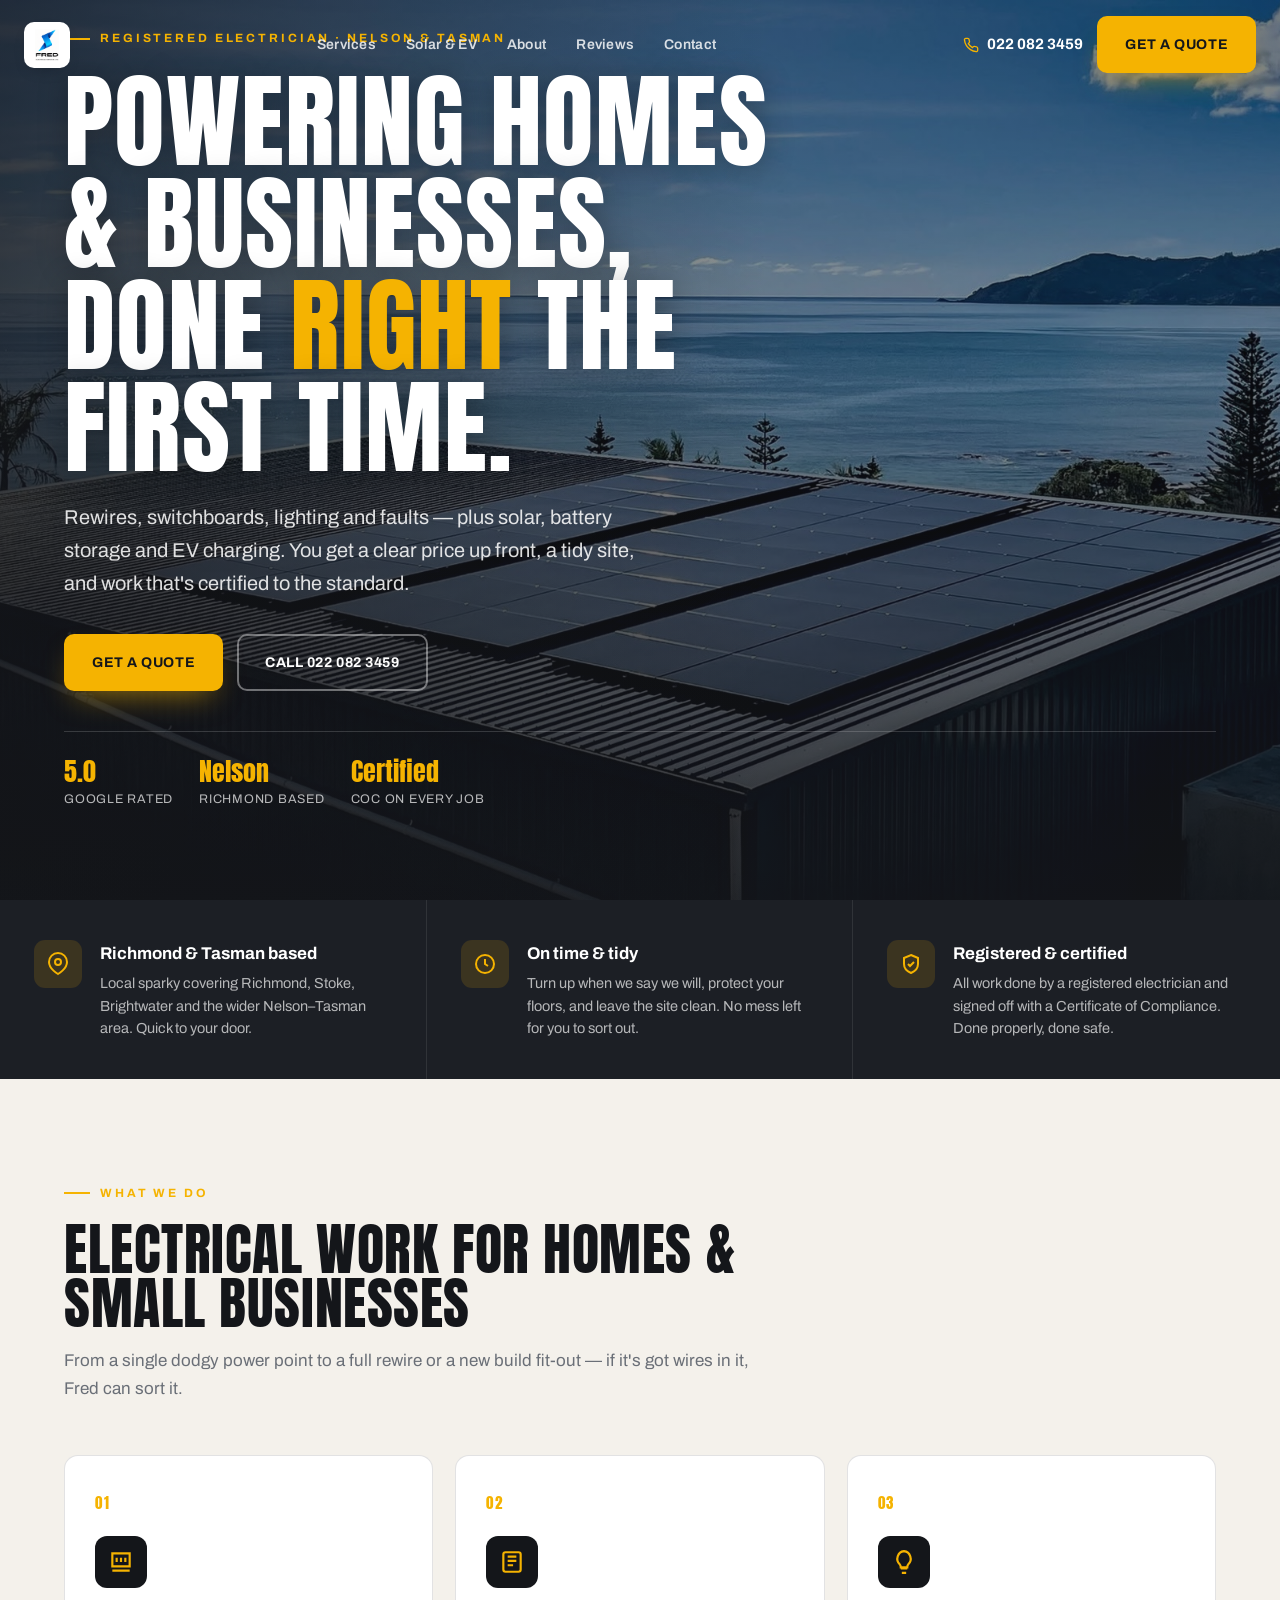
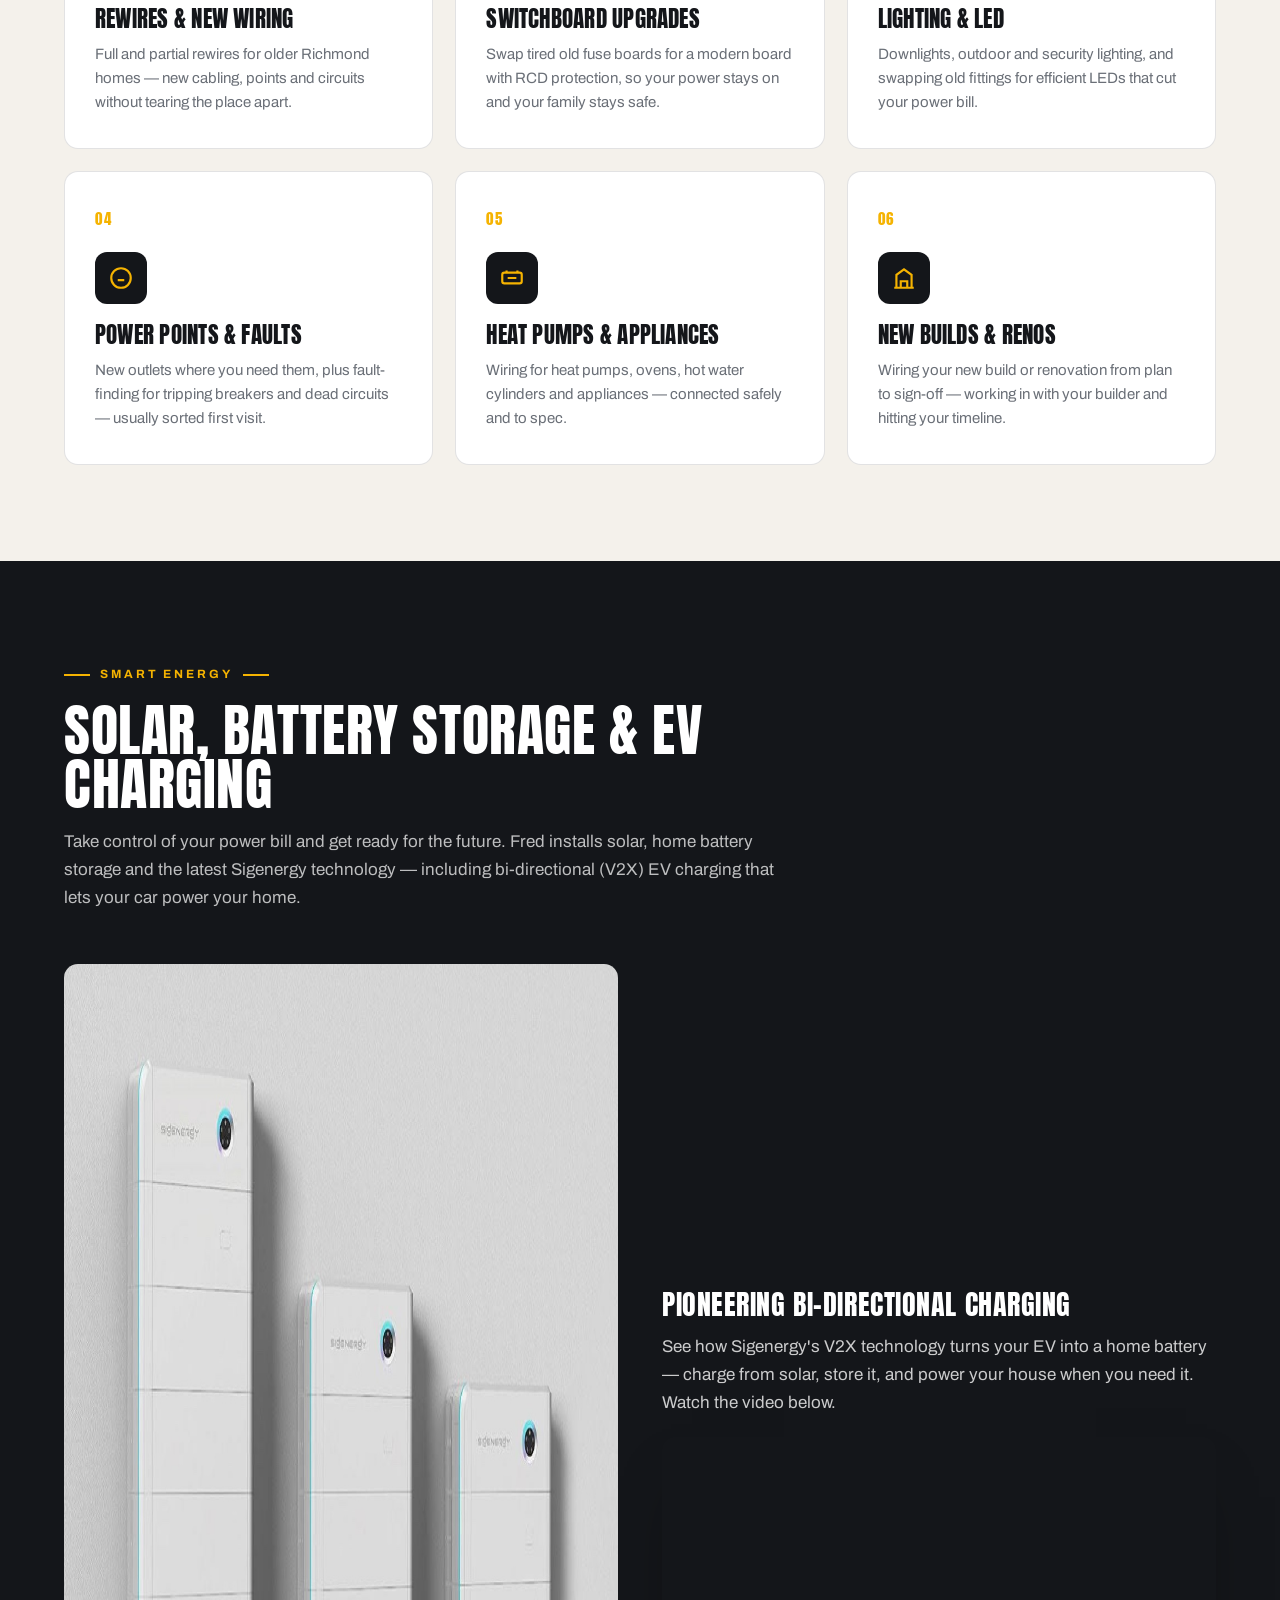
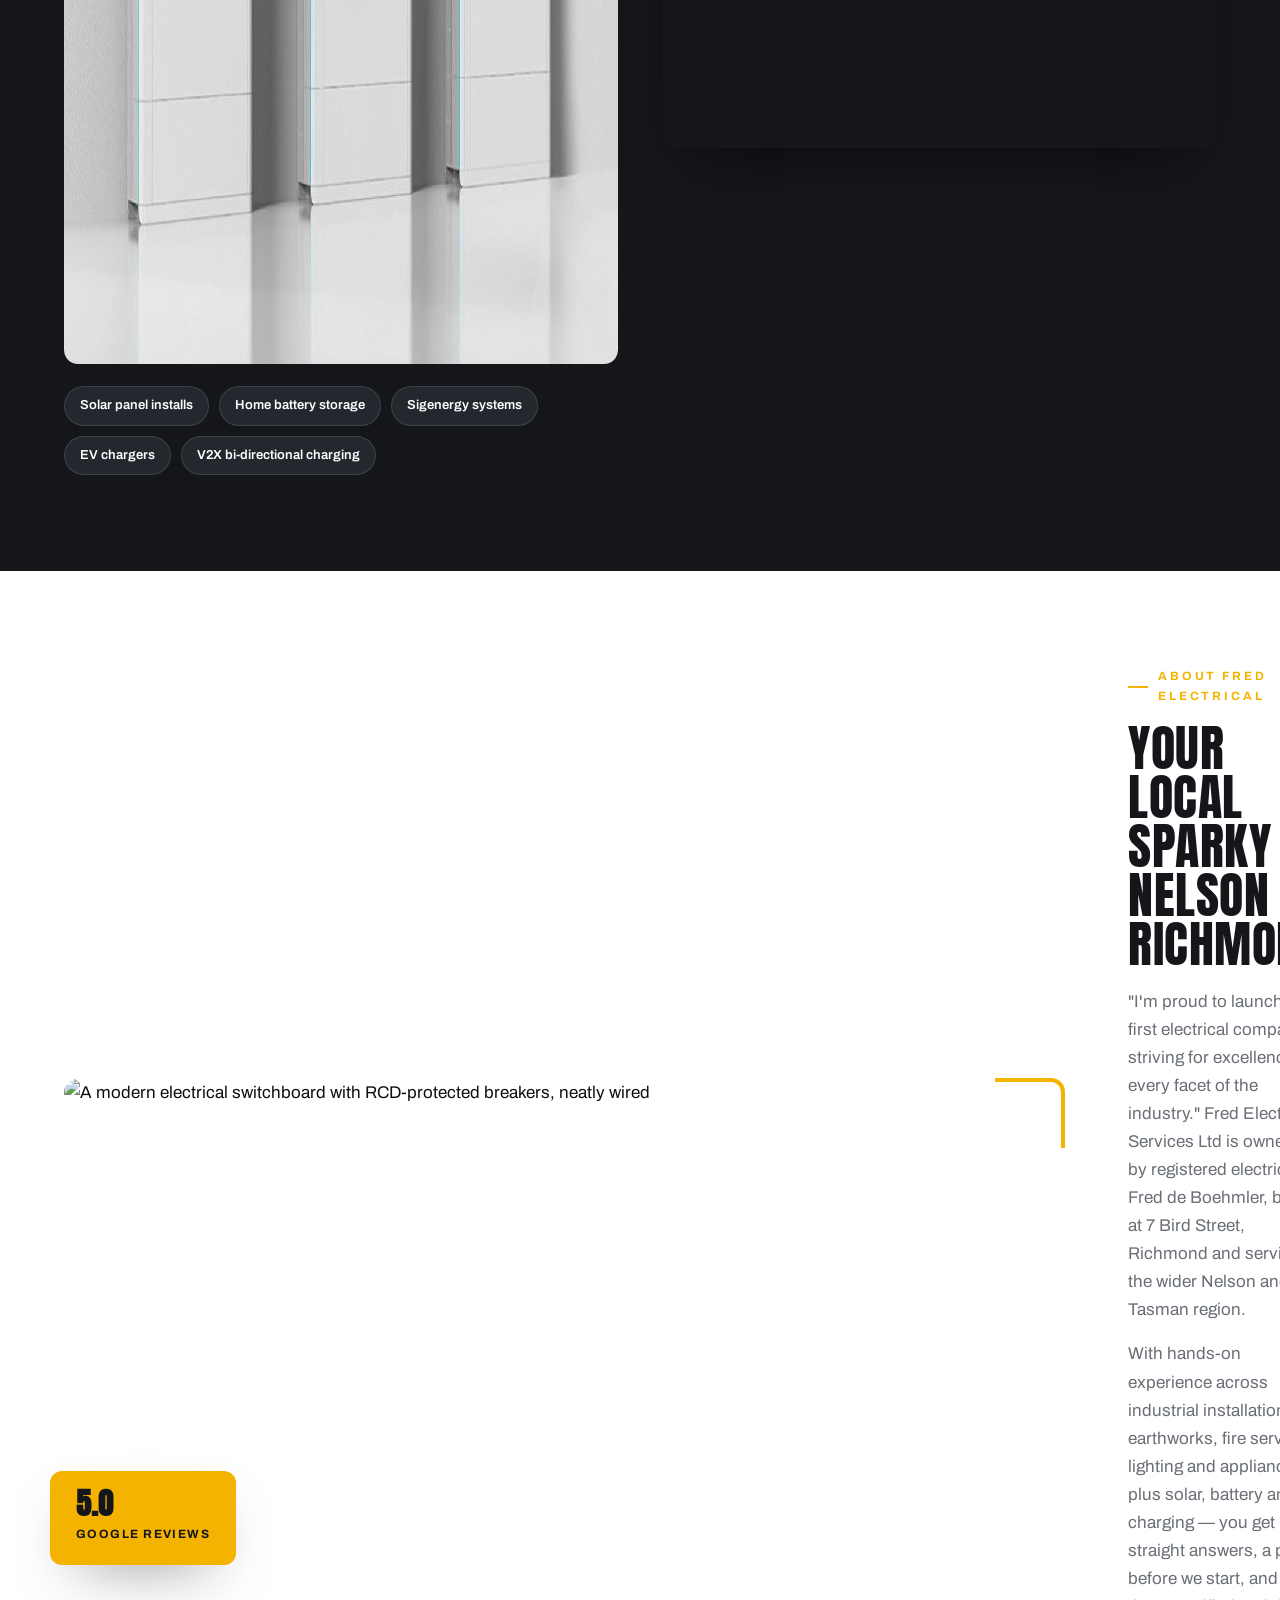
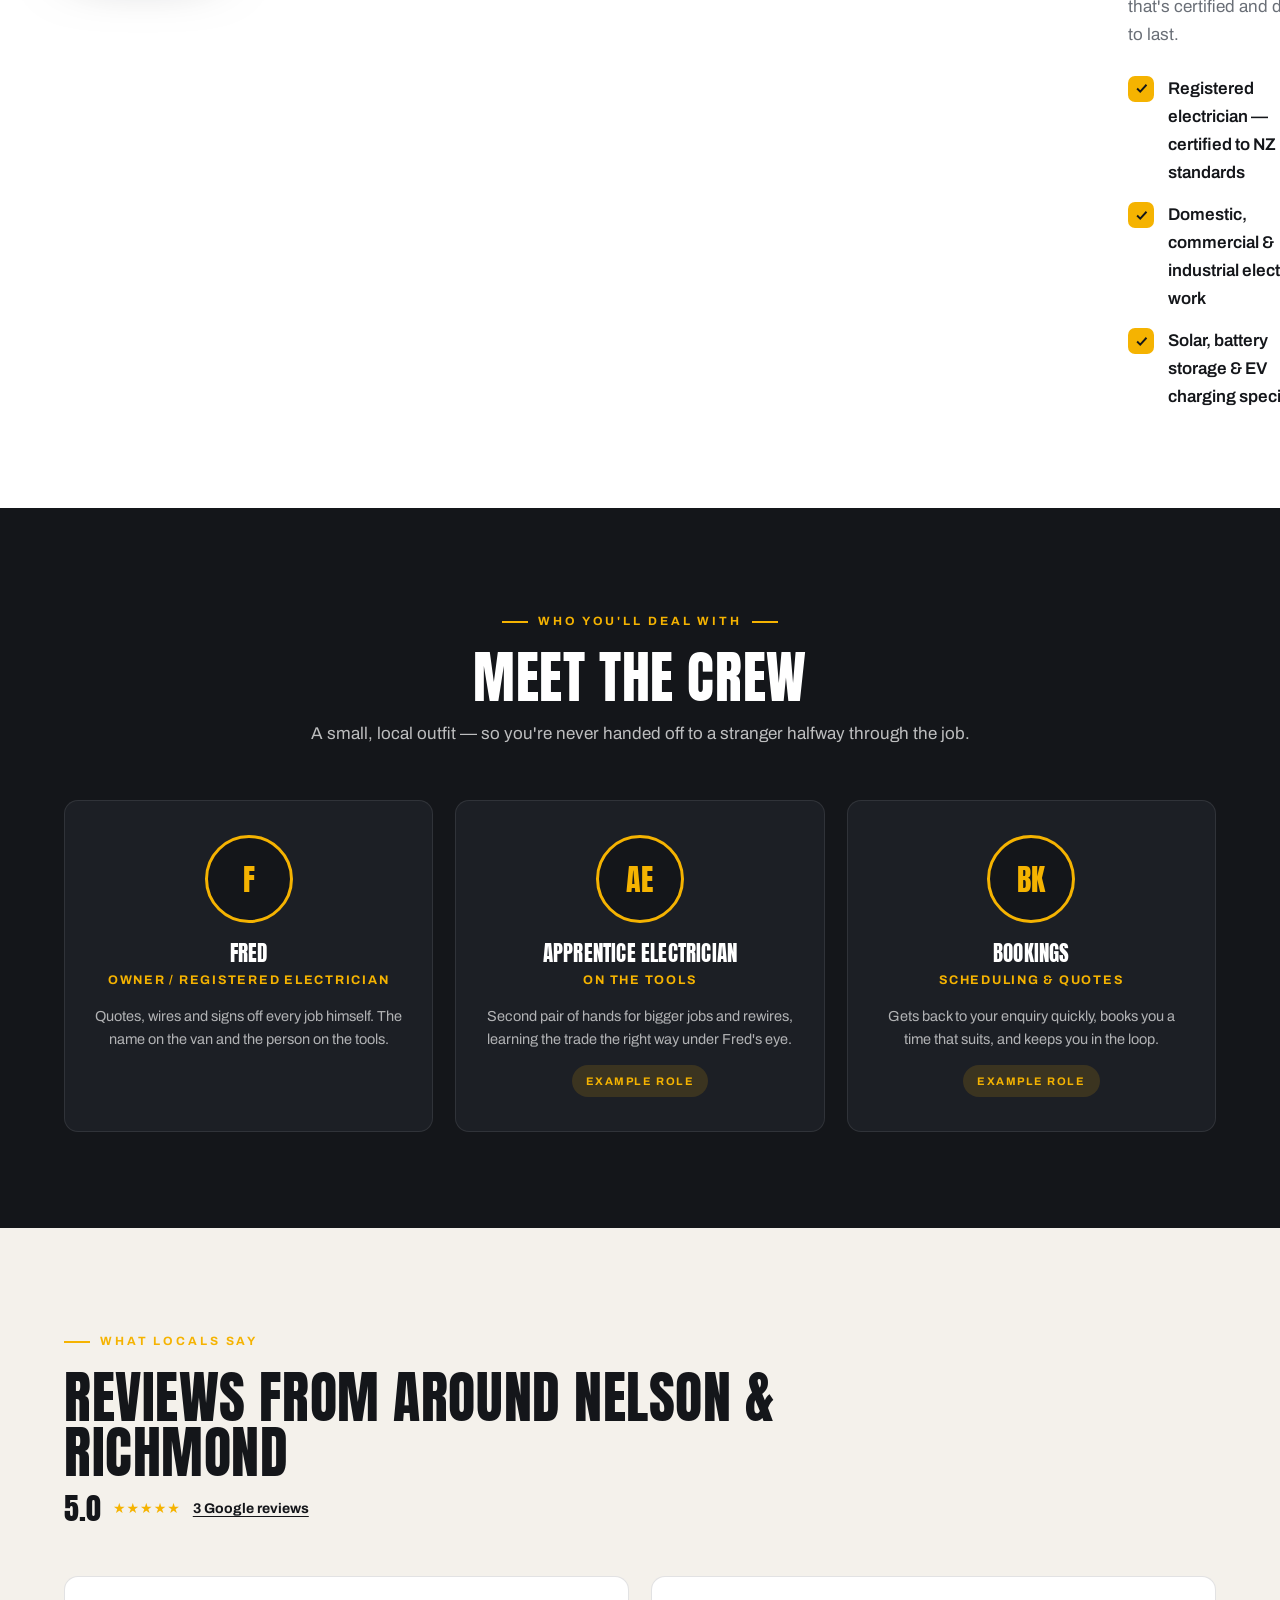
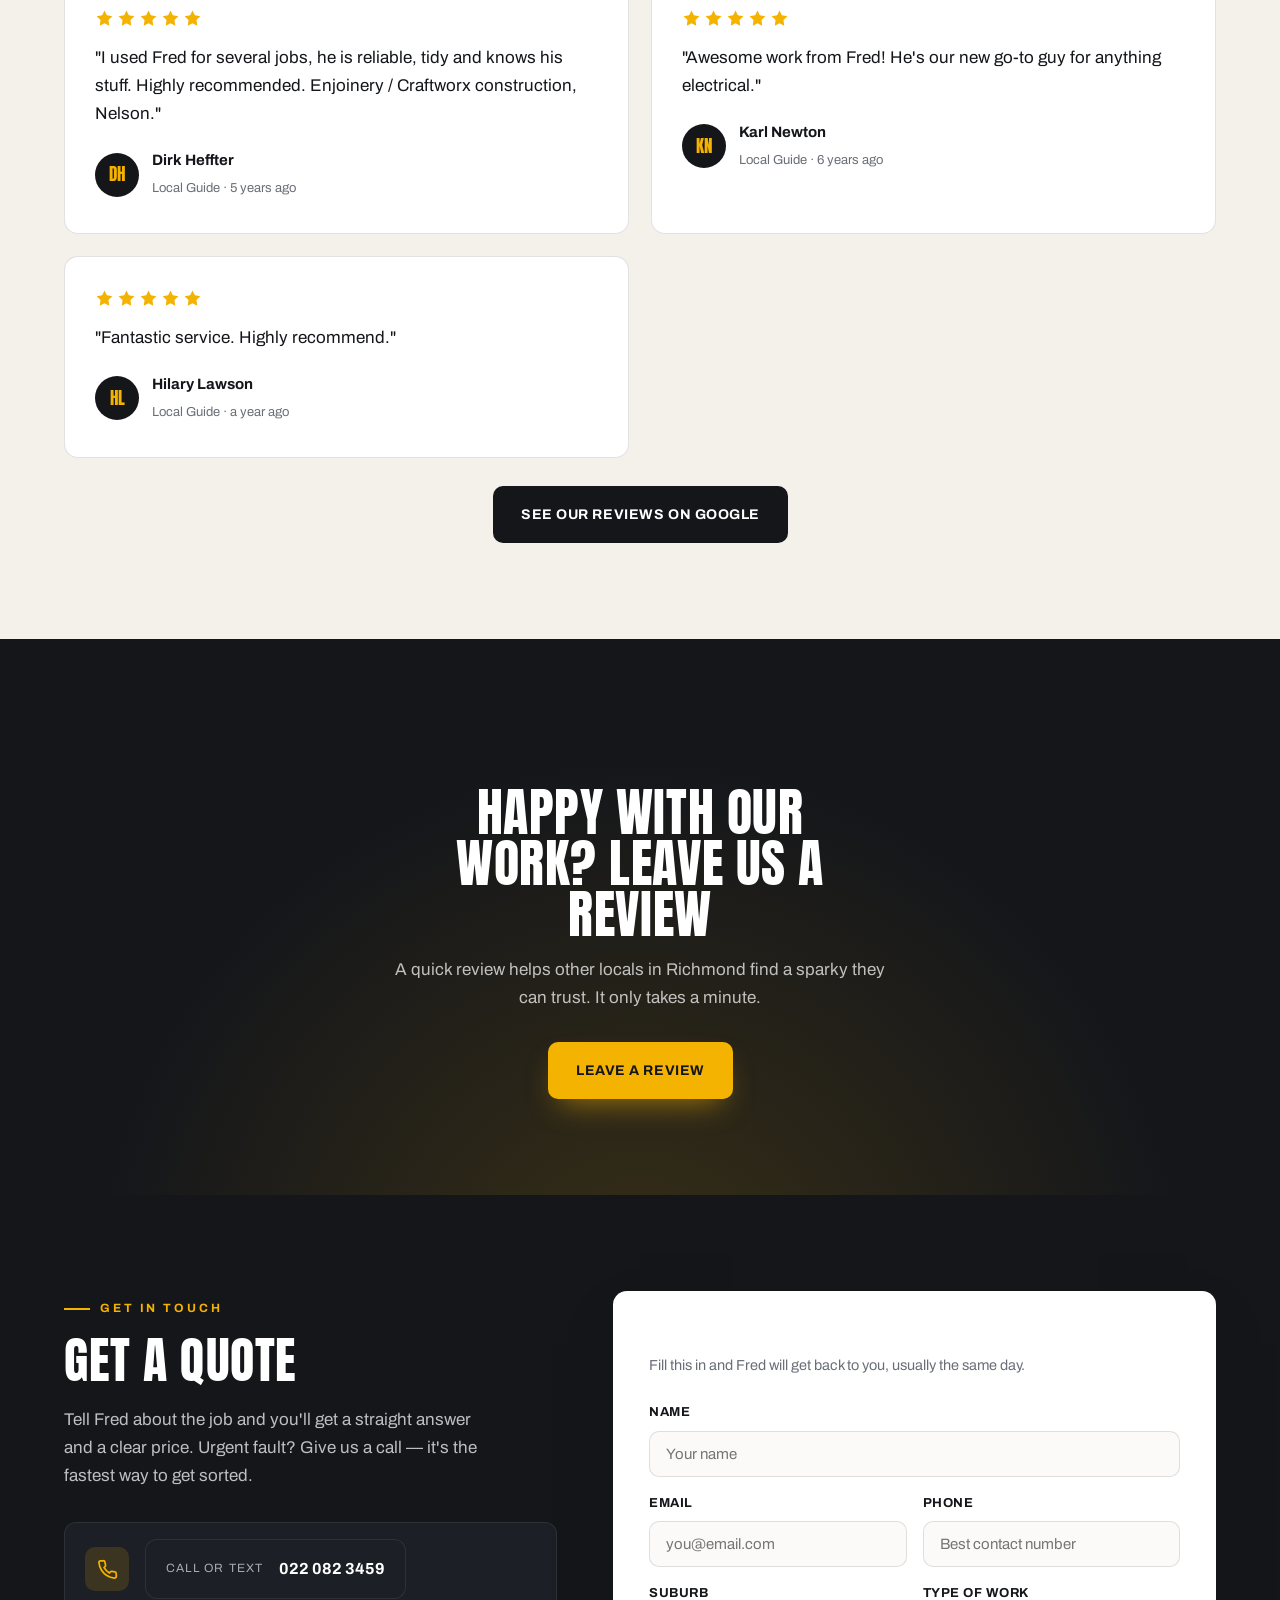
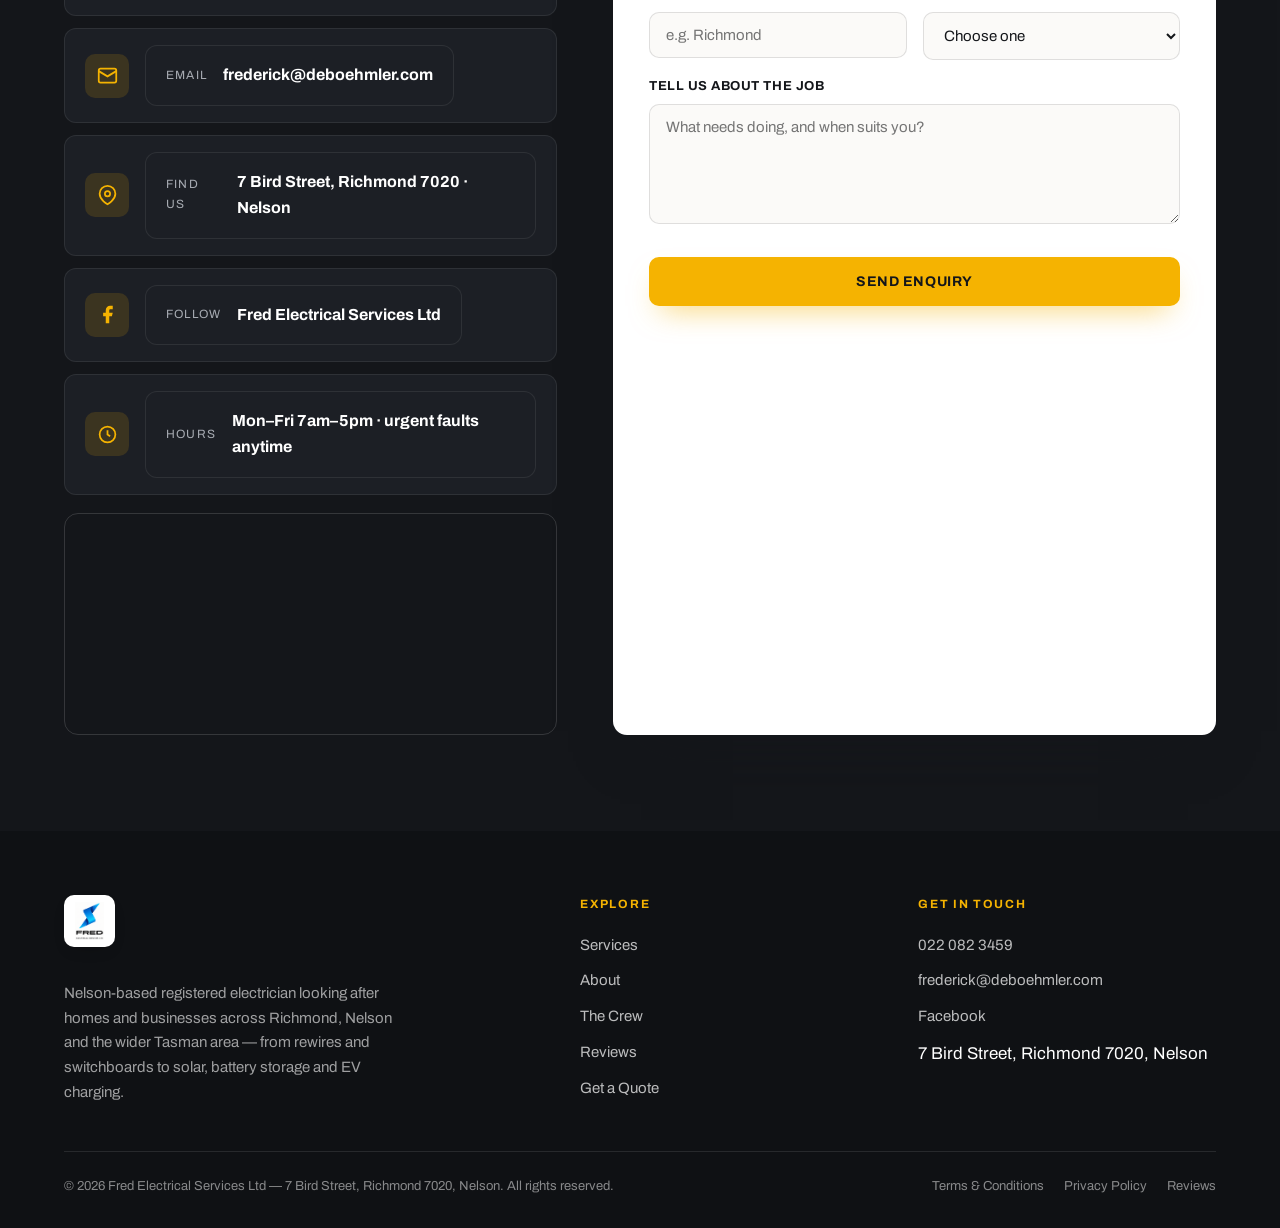
==== commit 1c259481: "Fred Electrical: new logo, solar hero, Solar/Battery/EV section (SigEnergy + V2X video), real Google" ====
--- a/index.html
+++ b/index.html
@@ -3,13 +3,13 @@
 <head>
 <meta charset="UTF-8">
 <meta name="viewport" content="width=device-width, initial-scale=1.0">
-<title>Fred Electrical | Electrician, Richmond</title>
-<meta name="description" content="Fred Electrical — a registered electrician based in Richmond. Rewires, switchboard upgrades, lighting, faults and new work for homes and small businesses across Richmond, Nelson and Tasman. Get a quote.">
+<title>Fred Electrical Services Ltd | Electrician, Solar &amp; EV — Nelson &amp; Richmond</title>
+<meta name="description" content="Fred Electrical Services Ltd — registered electrician in Nelson & Richmond. Rewires, switchboards, lighting, faults, plus solar, battery storage and EV & V2X charging. Call 022 082 3459.">
 <link rel="icon" href="favicon.svg" type="image/svg+xml">
 <meta property="og:title" content="Fred Electrical | Electrician, Richmond">
 <meta property="og:description" content="Registered electrician in Richmond. Rewires, switchboards, lighting, faults and new work — on time, tidy, and certified.">
 <meta property="og:type" content="website">
-<meta property="og:image" content="https://images.unsplash.com/photo-1621905251189-08b45d6a269e?w=1200&q=80">
+<meta property="og:image" content="assets/hero.jpg">
 <link rel="preconnect" href="https://fonts.googleapis.com">
 <link rel="preconnect" href="https://fonts.gstatic.com" crossorigin>
 <link href="https://fonts.googleapis.com/css2?family=Anton&family=Archivo:wght@400;500;600;700;800&display=swap" rel="stylesheet">
@@ -20,25 +20,20 @@
 <!-- Intro overlay -->
 <div class="intro" aria-hidden="true">
   <div class="intro-mark">
-    <div class="bolt">
-      <svg viewBox="0 0 24 24" fill="none"><path d="M13 2 4 14h6l-1 8 9-12h-6l1-8z" fill="#14161A"/></svg>
-    </div>
-    <b>Fred Electrical</b>
-    <span>Richmond &middot; Registered</span>
+    <img class="brand-logo" src="assets/fred-logo.png" alt="Fred Electrical Services Ltd" width="532" height="706">
     <div class="intro-bar"></div>
   </div>
 </div>
 
 <!-- Nav -->
 <nav class="nav">
-  <a class="brand" href="index.html" aria-label="Fred Electrical home">
-    <span class="bolt"><svg viewBox="0 0 24 24" fill="none"><path d="M13 2 4 14h6l-1 8 9-12h-6l1-8z" fill="#14161A"/></svg></span>
-    <span><b>Fred Electrical</b><span>Richmond &middot; Tasman</span></span>
+  <a class="brand" href="index.html" aria-label="Fred Electrical Services Ltd home">
+    <img class="brand-logo" src="assets/fred-logo.png" alt="Fred Electrical Services Ltd" width="532" height="706">
   </a>
   <div class="nav-links">
     <a href="#services">Services</a>
+    <a href="#energy">Solar &amp; EV</a>
     <a href="#about">About</a>
-    <a href="#crew">The Crew</a>
     <a href="#reviews">Reviews</a>
     <a href="#contact">Contact</a>
   </div>
@@ -52,24 +47,21 @@
 <!-- Hero -->
 <header class="hero">
   <div class="hero-slides">
-    <div class="hero-slide treated active" style="background-image:url('https://images.unsplash.com/photo-1621905251189-08b45d6a269e?w=1900&q=80')"></div>
-    <div class="hero-slide treated" style="background-image:url('https://images.unsplash.com/photo-1607400201889-565b1ee75f8e?w=1900&q=80')"></div>
-    <div class="hero-slide treated" style="background-image:url('https://images.unsplash.com/photo-1516216628859-9bccecab13ca?w=1900&q=80')"></div>
-    <div class="hero-slide treated" style="background-image:url('https://images.unsplash.com/photo-1581091226825-a6a2a5aee158?w=1900&q=80')"></div>
+    <div class="hero-slide treated active" style="background-image:url('assets/hero.jpg')"></div>
   </div>
   <div class="hero-scrim"></div>
   <div class="hero-inner">
     <div class="reveal in">
-      <span class="eyebrow hero-eyebrow">Registered Electrician &middot; Richmond, Tasman</span>
-      <h1>Sparky work done <span class="hl">right</span>, first time, around Richmond.</h1>
-      <p class="hero-sub">Rewires, switchboard upgrades, lighting and faults for homes and small businesses. You get a clear price up front, a tidy site, and work that's certified to the standard.</p>
+      <span class="eyebrow hero-eyebrow">Registered Electrician &middot; Nelson &amp; Tasman</span>
+      <h1>Powering homes &amp; businesses, done <span class="hl">right</span> the first time.</h1>
+      <p class="hero-sub">Rewires, switchboards, lighting and faults &mdash; plus solar, battery storage and EV charging. You get a clear price up front, a tidy site, and work that's certified to the standard.</p>
       <div class="hero-cta">
         <a class="btn btn-primary" href="#contact">Get a Quote</a>
         <a class="btn btn-ghost" href="tel:+64220823459">Call 022 082 3459</a>
       </div>
       <div class="hero-meta">
         <div><b>5.0</b><small>Google rated</small></div>
-        <div><b>Local</b><small>Richmond based</small></div>
+        <div><b>Nelson</b><small>Richmond based</small></div>
         <div><b>Certified</b><small>CoC on every job</small></div>
       </div>
     </div>
@@ -138,6 +130,36 @@
         <div class="svc-ic"><svg viewBox="0 0 24 24" fill="none" stroke="currentColor" stroke-width="2"><path d="M3 21h18"/><path d="M5 21V9l7-5 7 5v12"/><path d="M9 21v-6h6v6"/></svg></div>
         <h3>New Builds &amp; Renos</h3>
         <p>Wiring your new build or renovation from plan to sign-off — working in with your builder and hitting your timeline.</p>
+      </div>
+    </div>
+  </div>
+</section>
+
+<!-- Energy: Solar, Battery & EV -->
+<section id="energy" class="bg-ink">
+  <div class="wrap">
+    <div class="sec-head reveal">
+      <span class="eyebrow center">Smart energy</span>
+      <h2>Solar, battery storage &amp; EV charging</h2>
+      <p>Take control of your power bill and get ready for the future. Fred installs solar, home battery storage and the latest Sigenergy technology &mdash; including bi-directional (V2X) EV charging that lets your car power your home.</p>
+    </div>
+    <div class="energy-grid" style="margin-top:44px">
+      <div class="energy-media reveal">
+        <img src="assets/tesla-powerwall.jpg" alt="Sigenergy home battery storage units in three sizes" width="1400" height="1000" loading="lazy">
+        <div class="energy-chips">
+          <span>Solar panel installs</span>
+          <span>Home battery storage</span>
+          <span>Sigenergy systems</span>
+          <span>EV chargers</span>
+          <span>V2X bi-directional charging</span>
+        </div>
+      </div>
+      <div class="reveal d1">
+        <h3 style="font-family:'Anton',sans-serif;font-weight:400;font-size:28px;text-transform:uppercase;letter-spacing:.02em;margin-bottom:14px">Pioneering bi-directional charging</h3>
+        <p style="color:rgba(255,255,255,.78);margin-bottom:20px">See how Sigenergy's V2X technology turns your EV into a home battery &mdash; charge from solar, store it, and power your house when you need it. Watch the video below.</p>
+        <div class="video-embed reveal">
+          <iframe src="https://www.youtube.com/embed/vdpBjg9eJMk?rel=0" title="V2X Now Available — Discover the Power of Bidirectional Charging" loading="lazy" allow="accelerometer; autoplay; clipboard-write; encrypted-media; gyroscope; picture-in-picture" allowfullscreen></iframe>
+        </div>
       </div>
     </div>
   </div>
@@ -153,13 +175,13 @@
     </div>
     <div class="about-copy reveal d1">
       <span class="eyebrow">About Fred Electrical</span>
-      <h2>Your local sparky in Richmond</h2>
-      <p>Fred Electrical is a Richmond-based electrician looking after homes and small businesses across the Nelson–Tasman area. It's hands-on, owner-run work — the person who quotes the job is the person who does it.</p>
-      <p>No call centres, no run-around. You get straight answers, a price before we start, and work that's certified and done to last. If something's not right, we come back and make it right.</p>
+      <h2>Your local sparky in Nelson &amp; Richmond</h2>
+      <p>"I'm proud to launch my first electrical company, striving for excellence in every facet of the industry." Fred Electrical Services Ltd is owner-run by registered electrician Fred de Boehmler, based at 7 Bird Street, Richmond and serving the wider Nelson and Tasman region.</p>
+      <p>With hands-on experience across industrial installation, earthworks, fire services, lighting and appliances &mdash; plus solar, battery and EV charging &mdash; you get straight answers, a price before we start, and work that's certified and done to last.</p>
       <ul class="checklist">
-        <li><span class="tick"><svg viewBox="0 0 24 24" fill="none" stroke="currentColor" stroke-width="3"><path d="M5 12l5 5L20 6"/></svg></span>Locally owned and operated in Richmond</li>
-        <li><span class="tick"><svg viewBox="0 0 24 24" fill="none" stroke="currentColor" stroke-width="3"><path d="M5 12l5 5L20 6"/></svg></span>Registered electrician — work certified to NZ standards</li>
-        <li><span class="tick"><svg viewBox="0 0 24 24" fill="none" stroke="currentColor" stroke-width="3"><path d="M5 12l5 5L20 6"/></svg></span>Clear pricing agreed before the job starts</li>
+        <li><span class="tick"><svg viewBox="0 0 24 24" fill="none" stroke="currentColor" stroke-width="3"><path d="M5 12l5 5L20 6"/></svg></span>Registered electrician &mdash; certified to NZ standards</li>
+        <li><span class="tick"><svg viewBox="0 0 24 24" fill="none" stroke="currentColor" stroke-width="3"><path d="M5 12l5 5L20 6"/></svg></span>Domestic, commercial &amp; industrial electrical work</li>
+        <li><span class="tick"><svg viewBox="0 0 24 24" fill="none" stroke="currentColor" stroke-width="3"><path d="M5 12l5 5L20 6"/></svg></span>Solar, battery storage &amp; EV charging specialists</li>
       </ul>
     </div>
   </div>
@@ -203,40 +225,31 @@
   <div class="wrap">
     <div class="sec-head reveal">
       <span class="eyebrow">What locals say</span>
-      <h2>Reviews from around Richmond</h2>
-      <p>A few words from homeowners and businesses we've looked after.</p>
+      <h2>Reviews from around Nelson &amp; Richmond</h2>
+      <div class="rev-source">
+        <span class="score">5.0</span>
+        <span class="gstars">&#9733;&#9733;&#9733;&#9733;&#9733;</span>
+        <a href="https://www.google.com/search?q=Fred+Electrical+Richmond+reviews" target="_blank" rel="noopener">3 Google reviews</a>
+      </div>
     </div>
     <div class="rev-grid">
       <div class="rev-card reveal">
-        <div class="stars">
-          <svg viewBox="0 0 24 24" fill="currentColor"><path d="M12 2l3 6 7 1-5 5 1 7-6-3-6 3 1-7-5-5 7-1z"/></svg><svg viewBox="0 0 24 24" fill="currentColor"><path d="M12 2l3 6 7 1-5 5 1 7-6-3-6 3 1-7-5-5 7-1z"/></svg><svg viewBox="0 0 24 24" fill="currentColor"><path d="M12 2l3 6 7 1-5 5 1 7-6-3-6 3 1-7-5-5 7-1z"/></svg><svg viewBox="0 0 24 24" fill="currentColor"><path d="M12 2l3 6 7 1-5 5 1 7-6-3-6 3 1-7-5-5 7-1z"/></svg><svg viewBox="0 0 24 24" fill="currentColor"><path d="M12 2l3 6 7 1-5 5 1 7-6-3-6 3 1-7-5-5 7-1z"/></svg>
-        </div>
-        <blockquote>"Old fuse board finally gave up and Fred had a new switchboard in within the day. Turned up on time, explained everything, and left the place spotless. Couldn't ask for more."</blockquote>
-        <div class="rev-author"><span class="ra">SM</span><div><b>Sarah M.</b><small>Stoke</small></div></div>
+        <div class="stars"><svg viewBox="0 0 24 24" fill="currentColor"><path d="M12 2l3 6 7 1-5 5 1 7-6-3-6 3 1-7-5-5 7-1z"/></svg><svg viewBox="0 0 24 24" fill="currentColor"><path d="M12 2l3 6 7 1-5 5 1 7-6-3-6 3 1-7-5-5 7-1z"/></svg><svg viewBox="0 0 24 24" fill="currentColor"><path d="M12 2l3 6 7 1-5 5 1 7-6-3-6 3 1-7-5-5 7-1z"/></svg><svg viewBox="0 0 24 24" fill="currentColor"><path d="M12 2l3 6 7 1-5 5 1 7-6-3-6 3 1-7-5-5 7-1z"/></svg><svg viewBox="0 0 24 24" fill="currentColor"><path d="M12 2l3 6 7 1-5 5 1 7-6-3-6 3 1-7-5-5 7-1z"/></svg></div>
+        <blockquote>"I used Fred for several jobs, he is reliable, tidy and knows his stuff. Highly recommended. Enjoinery / Craftworx construction, Nelson."</blockquote>
+        <div class="rev-author"><span class="ra">DH</span><div><b>Dirk Heffter</b><small>Local Guide &middot; 5 years ago</small></div></div>
       </div>
       <div class="rev-card reveal d1">
-        <div class="stars">
-          <svg viewBox="0 0 24 24" fill="currentColor"><path d="M12 2l3 6 7 1-5 5 1 7-6-3-6 3 1-7-5-5 7-1z"/></svg><svg viewBox="0 0 24 24" fill="currentColor"><path d="M12 2l3 6 7 1-5 5 1 7-6-3-6 3 1-7-5-5 7-1z"/></svg><svg viewBox="0 0 24 24" fill="currentColor"><path d="M12 2l3 6 7 1-5 5 1 7-6-3-6 3 1-7-5-5 7-1z"/></svg><svg viewBox="0 0 24 24" fill="currentColor"><path d="M12 2l3 6 7 1-5 5 1 7-6-3-6 3 1-7-5-5 7-1z"/></svg><svg viewBox="0 0 24 24" fill="currentColor"><path d="M12 2l3 6 7 1-5 5 1 7-6-3-6 3 1-7-5-5 7-1z"/></svg>
-        </div>
-        <blockquote>"Half the kitchen kept tripping and two other sparkies couldn't find it. Fred traced the fault in an hour and fixed it on the first visit. Fair price too."</blockquote>
-        <div class="rev-author"><span class="ra">DK</span><div><b>Dave &amp; Kylie</b><small>Wakefield</small></div></div>
+        <div class="stars"><svg viewBox="0 0 24 24" fill="currentColor"><path d="M12 2l3 6 7 1-5 5 1 7-6-3-6 3 1-7-5-5 7-1z"/></svg><svg viewBox="0 0 24 24" fill="currentColor"><path d="M12 2l3 6 7 1-5 5 1 7-6-3-6 3 1-7-5-5 7-1z"/></svg><svg viewBox="0 0 24 24" fill="currentColor"><path d="M12 2l3 6 7 1-5 5 1 7-6-3-6 3 1-7-5-5 7-1z"/></svg><svg viewBox="0 0 24 24" fill="currentColor"><path d="M12 2l3 6 7 1-5 5 1 7-6-3-6 3 1-7-5-5 7-1z"/></svg><svg viewBox="0 0 24 24" fill="currentColor"><path d="M12 2l3 6 7 1-5 5 1 7-6-3-6 3 1-7-5-5 7-1z"/></svg></div>
+        <blockquote>"Awesome work from Fred! He's our new go-to guy for anything electrical."</blockquote>
+        <div class="rev-author"><span class="ra">KN</span><div><b>Karl Newton</b><small>Local Guide &middot; 6 years ago</small></div></div>
       </div>
       <div class="rev-card reveal">
-        <div class="stars">
-          <svg viewBox="0 0 24 24" fill="currentColor"><path d="M12 2l3 6 7 1-5 5 1 7-6-3-6 3 1-7-5-5 7-1z"/></svg><svg viewBox="0 0 24 24" fill="currentColor"><path d="M12 2l3 6 7 1-5 5 1 7-6-3-6 3 1-7-5-5 7-1z"/></svg><svg viewBox="0 0 24 24" fill="currentColor"><path d="M12 2l3 6 7 1-5 5 1 7-6-3-6 3 1-7-5-5 7-1z"/></svg><svg viewBox="0 0 24 24" fill="currentColor"><path d="M12 2l3 6 7 1-5 5 1 7-6-3-6 3 1-7-5-5 7-1z"/></svg><svg viewBox="0 0 24 24" fill="currentColor"><path d="M12 2l3 6 7 1-5 5 1 7-6-3-6 3 1-7-5-5 7-1z"/></svg>
-        </div>
-        <blockquote>"Did the wiring for our whole reno. Worked in with the builder, hit the dates, and the quote was the price we paid. Would have him back in a heartbeat."</blockquote>
-        <div class="rev-author"><span class="ra">MT</span><div><b>Marcus T.</b><small>Brightwater</small></div></div>
-      </div>
-      <div class="rev-card reveal d1">
-        <div class="stars">
-          <svg viewBox="0 0 24 24" fill="currentColor"><path d="M12 2l3 6 7 1-5 5 1 7-6-3-6 3 1-7-5-5 7-1z"/></svg><svg viewBox="0 0 24 24" fill="currentColor"><path d="M12 2l3 6 7 1-5 5 1 7-6-3-6 3 1-7-5-5 7-1z"/></svg><svg viewBox="0 0 24 24" fill="currentColor"><path d="M12 2l3 6 7 1-5 5 1 7-6-3-6 3 1-7-5-5 7-1z"/></svg><svg viewBox="0 0 24 24" fill="currentColor"><path d="M12 2l3 6 7 1-5 5 1 7-6-3-6 3 1-7-5-5 7-1z"/></svg><svg viewBox="0 0 24 24" fill="currentColor"><path d="M12 2l3 6 7 1-5 5 1 7-6-3-6 3 1-7-5-5 7-1z"/></svg>
-        </div>
-        <blockquote>"New LED downlights through the house and wired in the heat pump. Tidy work, great advice on where to put the lights, and no surprises on the bill."</blockquote>
-        <div class="rev-author"><span class="ra">PN</span><div><b>Priya N.</b><small>Māpua</small></div></div>
-      </div>
-    </div>
-    <p style="text-align:center;margin-top:28px;color:var(--muted);font-size:13.5px">Example reviews shown for demonstration.</p>
+        <div class="stars"><svg viewBox="0 0 24 24" fill="currentColor"><path d="M12 2l3 6 7 1-5 5 1 7-6-3-6 3 1-7-5-5 7-1z"/></svg><svg viewBox="0 0 24 24" fill="currentColor"><path d="M12 2l3 6 7 1-5 5 1 7-6-3-6 3 1-7-5-5 7-1z"/></svg><svg viewBox="0 0 24 24" fill="currentColor"><path d="M12 2l3 6 7 1-5 5 1 7-6-3-6 3 1-7-5-5 7-1z"/></svg><svg viewBox="0 0 24 24" fill="currentColor"><path d="M12 2l3 6 7 1-5 5 1 7-6-3-6 3 1-7-5-5 7-1z"/></svg><svg viewBox="0 0 24 24" fill="currentColor"><path d="M12 2l3 6 7 1-5 5 1 7-6-3-6 3 1-7-5-5 7-1z"/></svg></div>
+        <blockquote>"Fantastic service. Highly recommend."</blockquote>
+        <div class="rev-author"><span class="ra">HL</span><div><b>Hilary Lawson</b><small>Local Guide &middot; a year ago</small></div></div>
+      </div>
+    </div>
+    <p style="text-align:center;margin-top:28px"><a class="btn btn-dark" href="https://www.google.com/search?q=Fred+Electrical+Richmond+reviews" target="_blank" rel="noopener">See our reviews on Google</a></p>
   </div>
 </section>
 
@@ -264,20 +277,29 @@
           <span class="ic"><svg viewBox="0 0 24 24" fill="none" stroke="currentColor" stroke-width="2"><path d="M22 16.9v3a2 2 0 0 1-2.2 2 19.8 19.8 0 0 1-8.6-3 19.5 19.5 0 0 1-6-6 19.8 19.8 0 0 1-3-8.6A2 2 0 0 1 4.1 2h3a2 2 0 0 1 2 1.7c.1 1 .3 1.9.6 2.8a2 2 0 0 1-.5 2.1L8.1 9.9a16 16 0 0 0 6 6l1.3-1.3a2 2 0 0 1 2.1-.4c.9.3 1.8.5 2.8.6a2 2 0 0 1 1.7 2z"/></svg></span>
           <div><small>Call or text</small><b>022 082 3459</b></div>
         </a>
+        <a href="mailto:frederick@deboehmler.com">
+          <span class="ic"><svg viewBox="0 0 24 24" fill="none" stroke="currentColor" stroke-width="2"><rect x="2" y="4" width="20" height="16" rx="2"/><path d="m22 7-10 6L2 7"/></svg></span>
+          <div><small>Email</small><b>frederick@deboehmler.com</b></div>
+        </a>
         <div>
           <span class="ic"><svg viewBox="0 0 24 24" fill="none" stroke="currentColor" stroke-width="2"><path d="M21 10c0 7-9 12-9 12s-9-5-9-12a9 9 0 0 1 18 0z"/><circle cx="12" cy="10" r="3"/></svg></span>
-          <div><small>Area covered</small><b>Richmond, Nelson &amp; Tasman</b></div>
-        </div>
+          <div><small>Find us</small><b>7 Bird Street, Richmond 7020 &middot; Nelson</b></div>
+        </div>
+        <a href="https://www.facebook.com/fredelectrical" target="_blank" rel="noopener">
+          <span class="ic"><svg viewBox="0 0 24 24" fill="currentColor"><path d="M18 2h-3a5 5 0 0 0-5 5v3H7v4h3v8h4v-8h3l1-4h-4V7a1 1 0 0 1 1-1h3z"/></svg></span>
+          <div><small>Follow</small><b>Fred Electrical Services Ltd</b></div>
+        </a>
         <div>
           <span class="ic"><svg viewBox="0 0 24 24" fill="none" stroke="currentColor" stroke-width="2"><circle cx="12" cy="12" r="9"/><path d="M12 7v5l3 2"/></svg></span>
           <div><small>Hours</small><b>Mon–Fri 7am–5pm &middot; urgent faults anytime</b></div>
         </div>
       </div>
+      <div class="cmap"><iframe title="Fred Electrical — 7 Bird Street, Richmond" loading="lazy" referrerpolicy="no-referrer-when-downgrade" src="https://www.google.com/maps?q=7%20Bird%20Street%2C%20Richmond%207020%2C%20New%20Zealand&output=embed"></iframe></div>
     </div>
     <div class="form reveal d1">
       <h3>Request a quote</h3>
       <p>Fill this in and Fred will get back to you, usually the same day.</p>
-      <form action="https://formsubmit.co/hello@fredelectrical.co.nz" method="POST">
+      <form action="https://formsubmit.co/frederick@deboehmler.com" method="POST">
         <input type="hidden" name="_subject" value="New quote request — Fred Electrical website">
         <input type="hidden" name="_captcha" value="false">
         <input type="hidden" name="_template" value="table">
@@ -331,10 +353,9 @@
     <div class="foot-grid">
       <div class="foot-brand">
         <a class="brand" href="index.html">
-          <span class="bolt"><svg viewBox="0 0 24 24" fill="none"><path d="M13 2 4 14h6l-1 8 9-12h-6l1-8z" fill="#14161A"/></svg></span>
-          <span><b>Fred Electrical</b><span>Richmond &middot; Tasman</span></span>
+          <img class="brand-logo" src="assets/fred-logo.png" alt="Fred Electrical Services Ltd" width="532" height="706">
         </a>
-        <p>Registered electrician looking after homes and small businesses across Richmond, Nelson and the wider Tasman area.</p>
+        <p>Nelson-based registered electrician looking after homes and businesses across Richmond, Nelson and the wider Tasman area &mdash; from rewires and switchboards to solar, battery storage and EV charging.</p>
       </div>
       <div class="foot-col">
         <h5>Explore</h5>
@@ -347,12 +368,13 @@
       <div class="foot-col">
         <h5>Get in touch</h5>
         <a href="tel:+64220823459">022 082 3459</a>
-        <a href="#contact">Request a quote</a>
-        <a href="review.html">Leave a review</a>
+        <a href="mailto:frederick@deboehmler.com">frederick@deboehmler.com</a>
+        <a href="https://www.facebook.com/fredelectrical" target="_blank" rel="noopener">Facebook</a>
+        <p style="margin:6px 0 0">7 Bird Street, Richmond 7020, Nelson</p>
       </div>
     </div>
     <div class="foot-bottom">
-      <p>&copy; <span id="year">2026</span> Fred Electrical — Richmond, Tasman. All rights reserved.</p>
+      <p>&copy; <span id="year">2026</span> Fred Electrical Services Ltd — 7 Bird Street, Richmond 7020, Nelson. All rights reserved.</p>
       <div class="fl">
         <a href="terms.html">Terms &amp; Conditions</a>
         <a href="privacy.html">Privacy Policy</a>
--- a/styles.css
+++ b/styles.css
@@ -316,3 +316,23 @@
   .reveal{opacity:1;transform:none}
   .hero-slide{transition:none}
 }
+
+/* ===== Fred logo + new sections (2026 update) ===== */
+.brand-logo{height:46px;width:auto;display:block;background:#fff;padding:7px 11px;border-radius:10px;box-shadow:0 6px 18px -10px rgba(0,0,0,.4)}
+.nav.scrolled .brand-logo{height:40px}
+.foot-brand .brand-logo{height:52px;margin-bottom:16px}
+.intro-mark .brand-logo{height:120px;margin:0 auto 20px;padding:14px 18px}
+.video-embed{position:relative;aspect-ratio:16/9;border-radius:var(--radius);overflow:hidden;box-shadow:0 30px 60px -30px rgba(0,0,0,.6)}
+.video-embed iframe{position:absolute;inset:0;width:100%;height:100%;border:0}
+.energy-grid{display:grid;grid-template-columns:1fr 1fr;gap:44px;align-items:center}
+.energy-grid .energy-media img{width:100%;border-radius:var(--radius);display:block}
+.energy-chips{display:flex;flex-wrap:wrap;gap:10px;margin-top:22px}
+.energy-chips span{background:var(--ink-3);color:#fff;border:1px solid rgba(255,255,255,.12);border-radius:40px;padding:8px 15px;font-size:13px;font-weight:600}
+.rev-source{display:flex;align-items:center;gap:12px;flex-wrap:wrap;margin-top:14px;font-size:14px;color:var(--muted)}
+.rev-source .score{font-family:'Anton',sans-serif;font-size:30px;color:var(--ink);line-height:1}
+.rev-source .gstars{color:var(--accent);letter-spacing:1px}
+.rev-source a{color:var(--ink);font-weight:700;text-decoration:underline;text-underline-offset:3px}
+.rev-meta{font-size:12.5px;color:var(--muted);margin-top:2px}
+.cmap{margin-top:18px;border-radius:var(--radius);overflow:hidden;border:1px solid rgba(255,255,255,.14)}
+.cmap iframe{width:100%;height:220px;border:0;display:block;filter:grayscale(.3)}
+@media(max-width:860px){.energy-grid{grid-template-columns:1fr;gap:26px}}
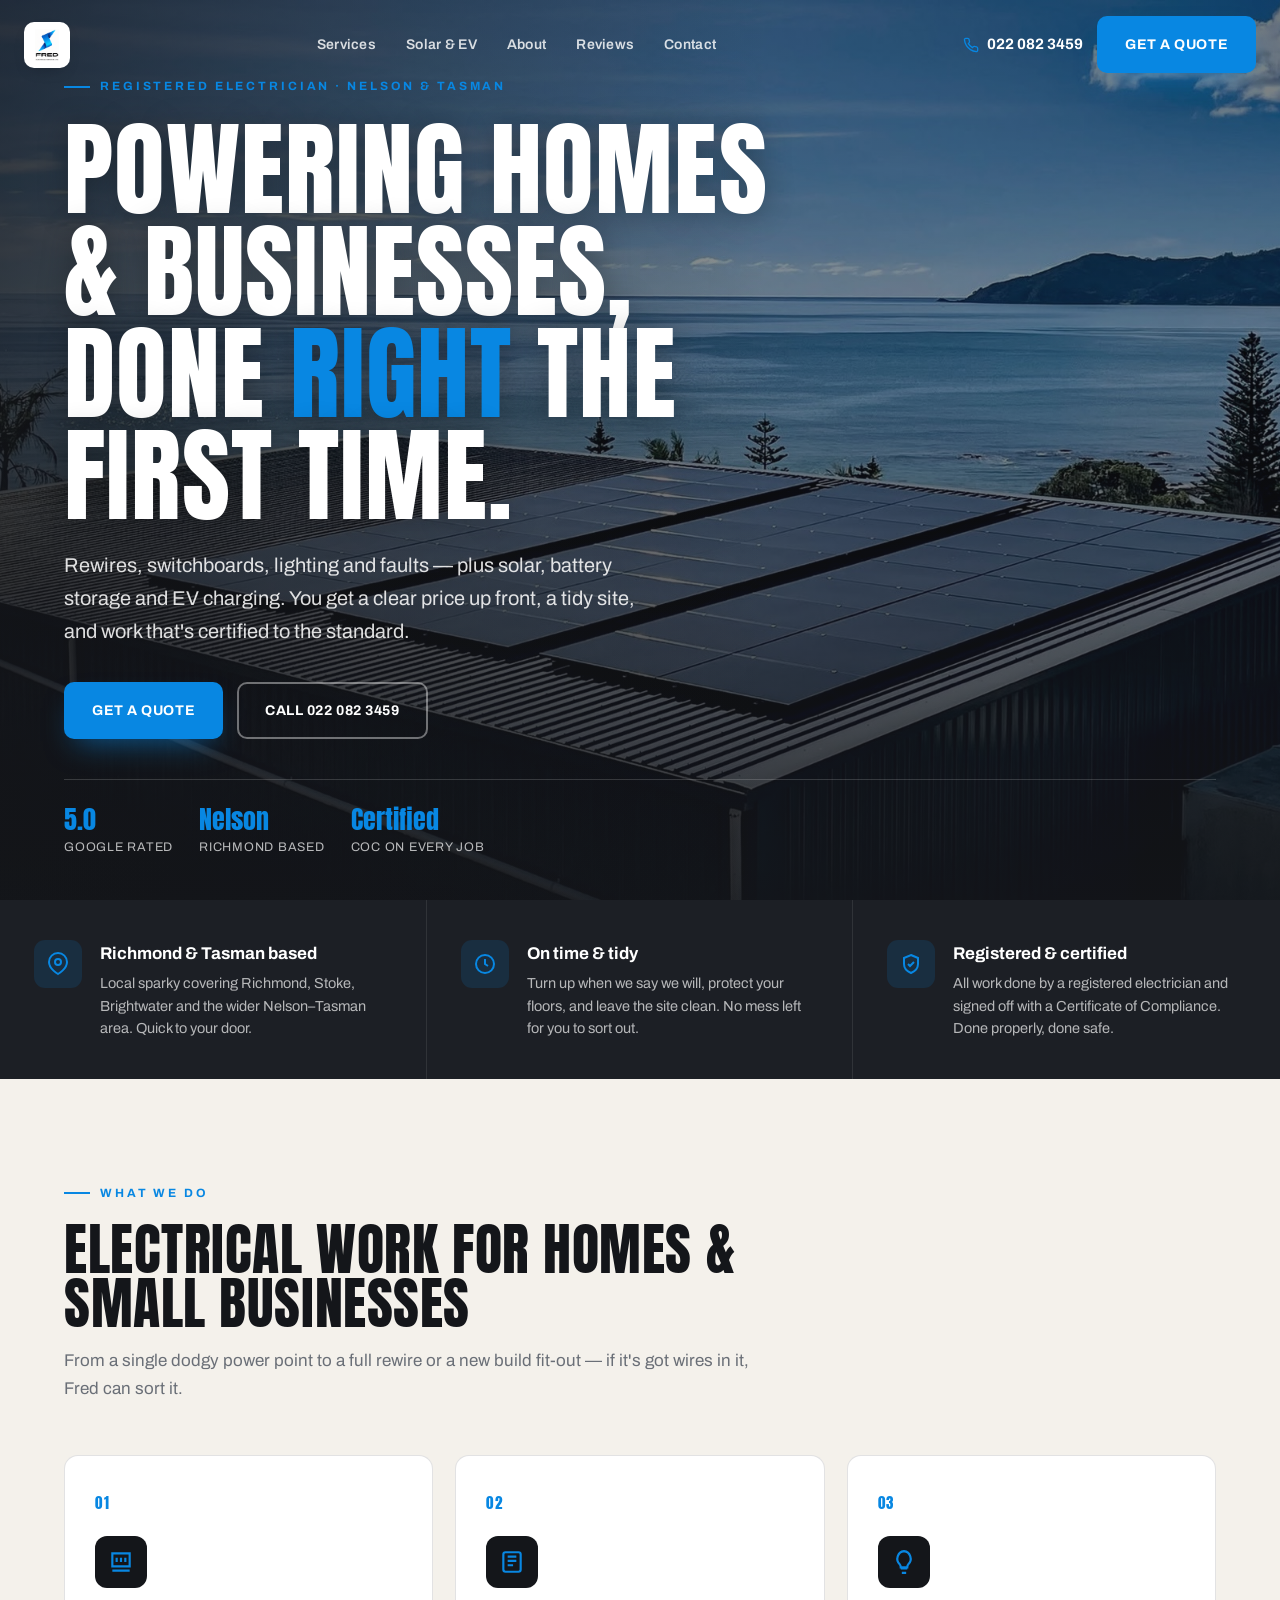
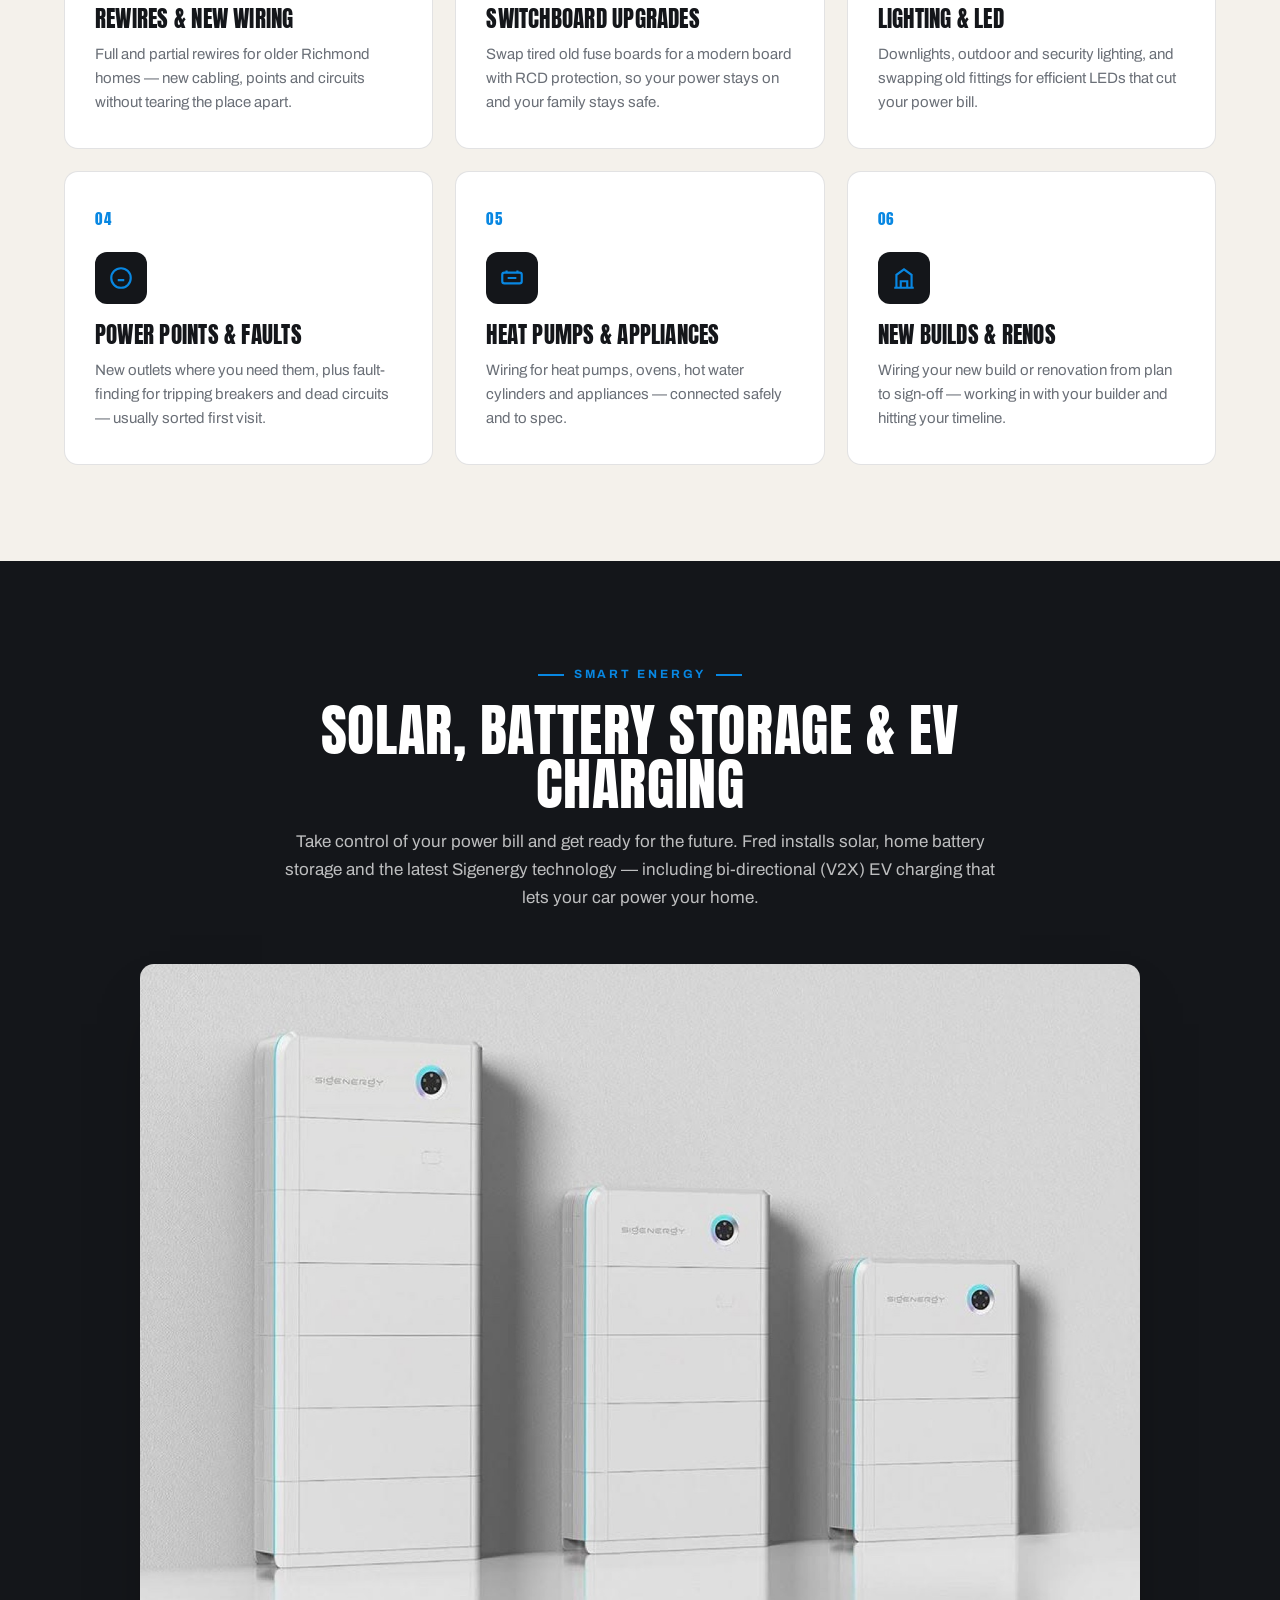
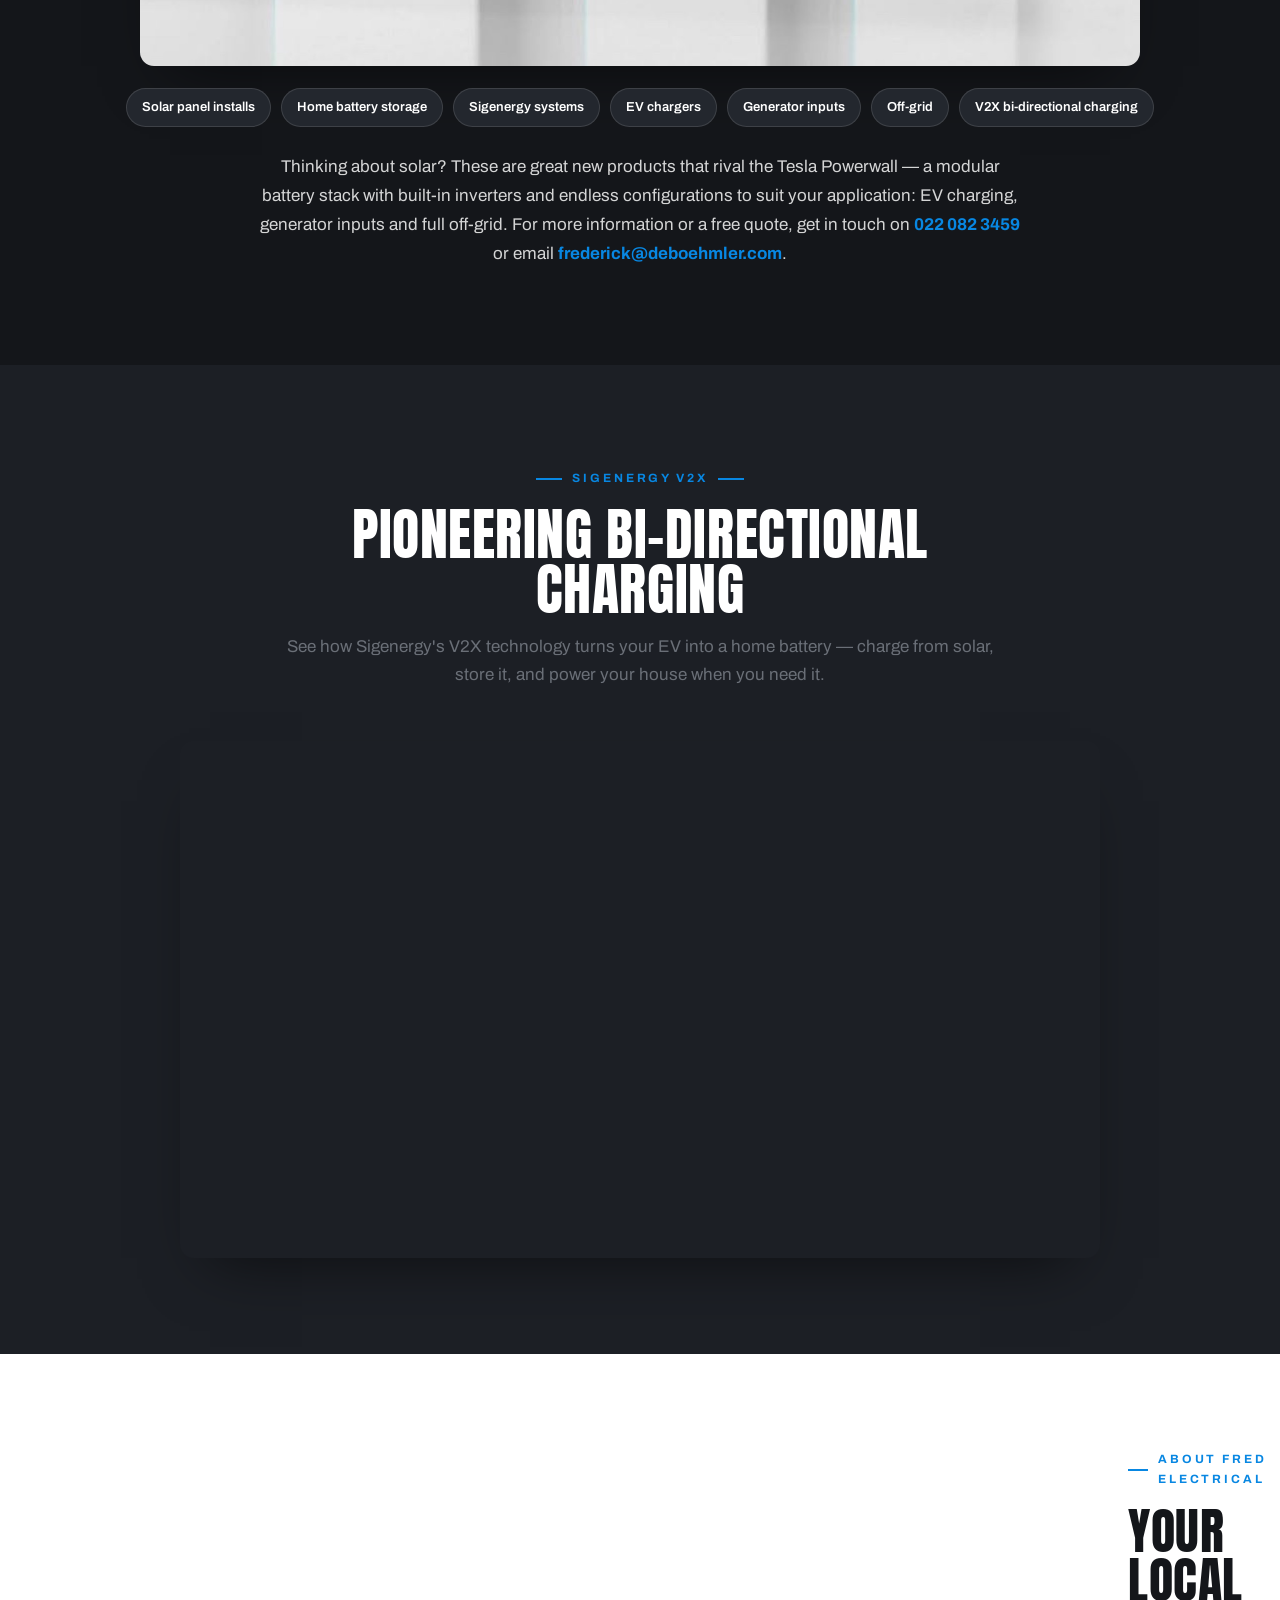
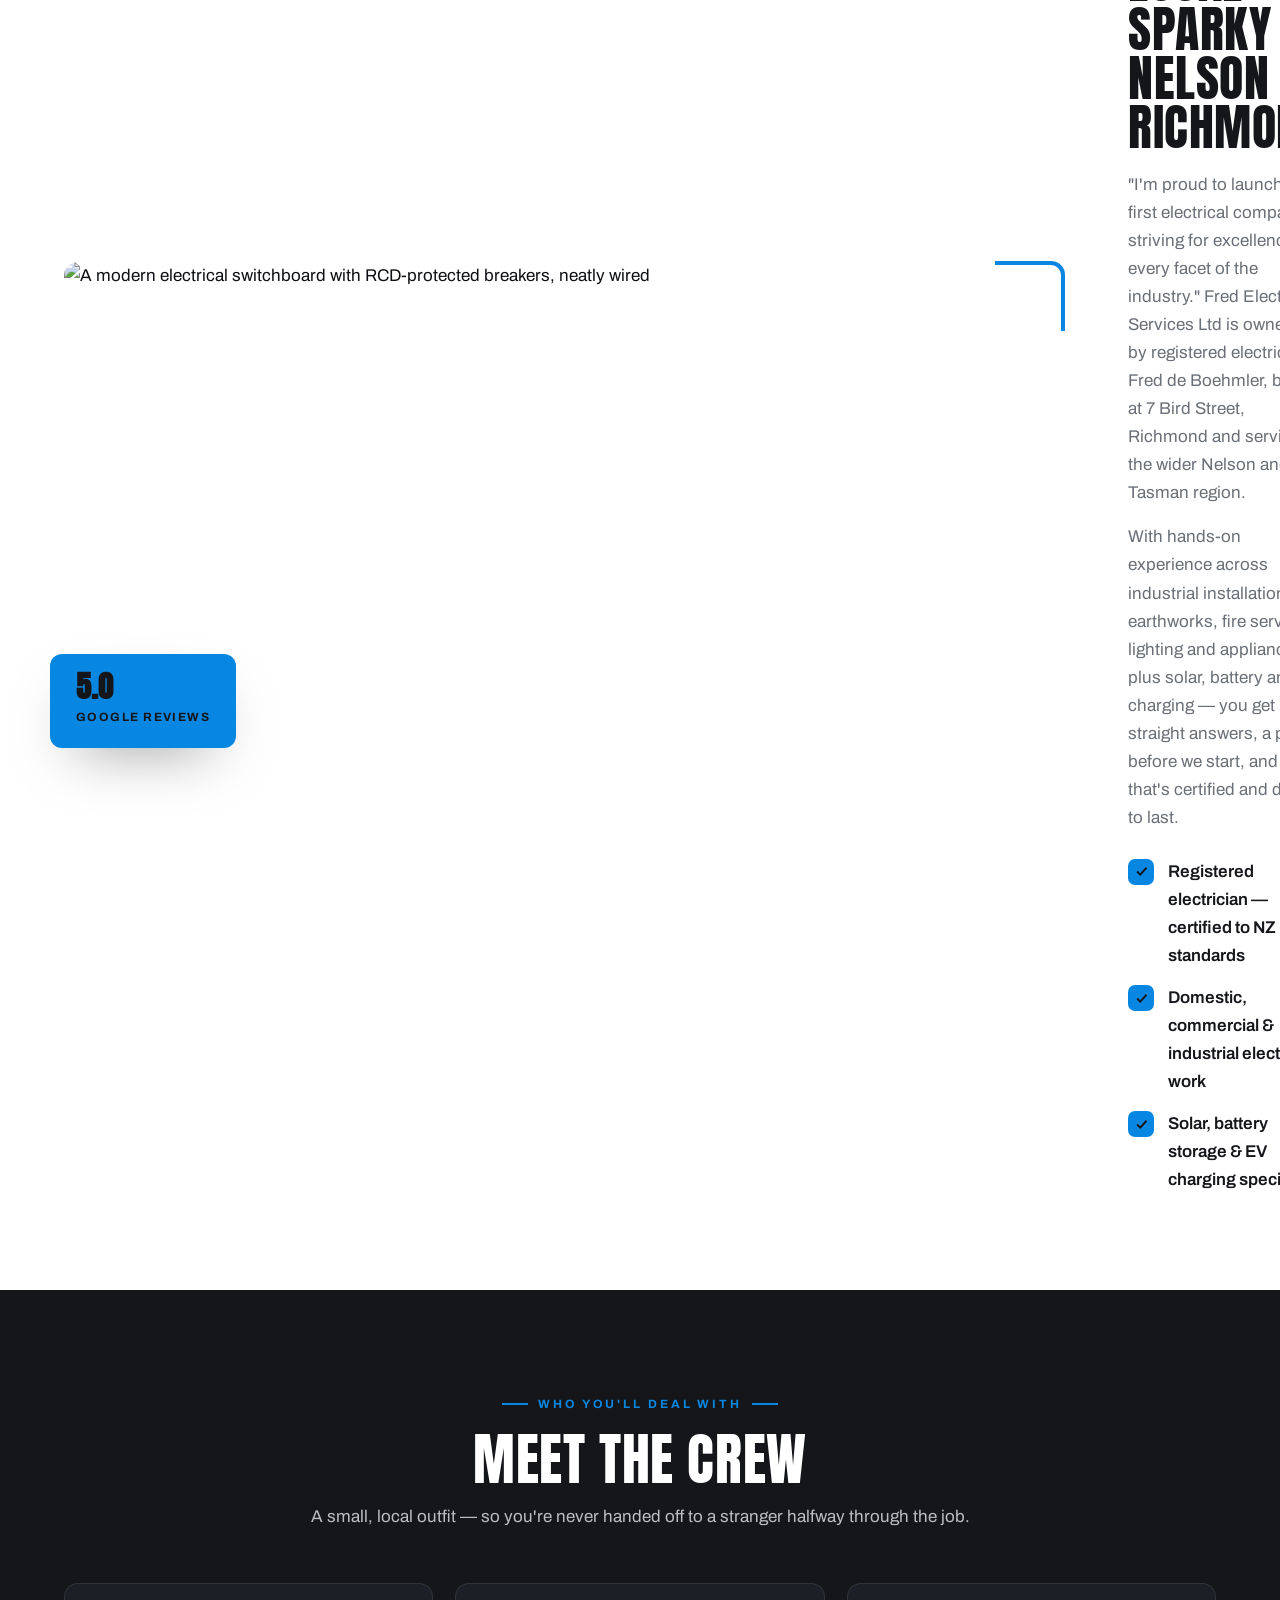
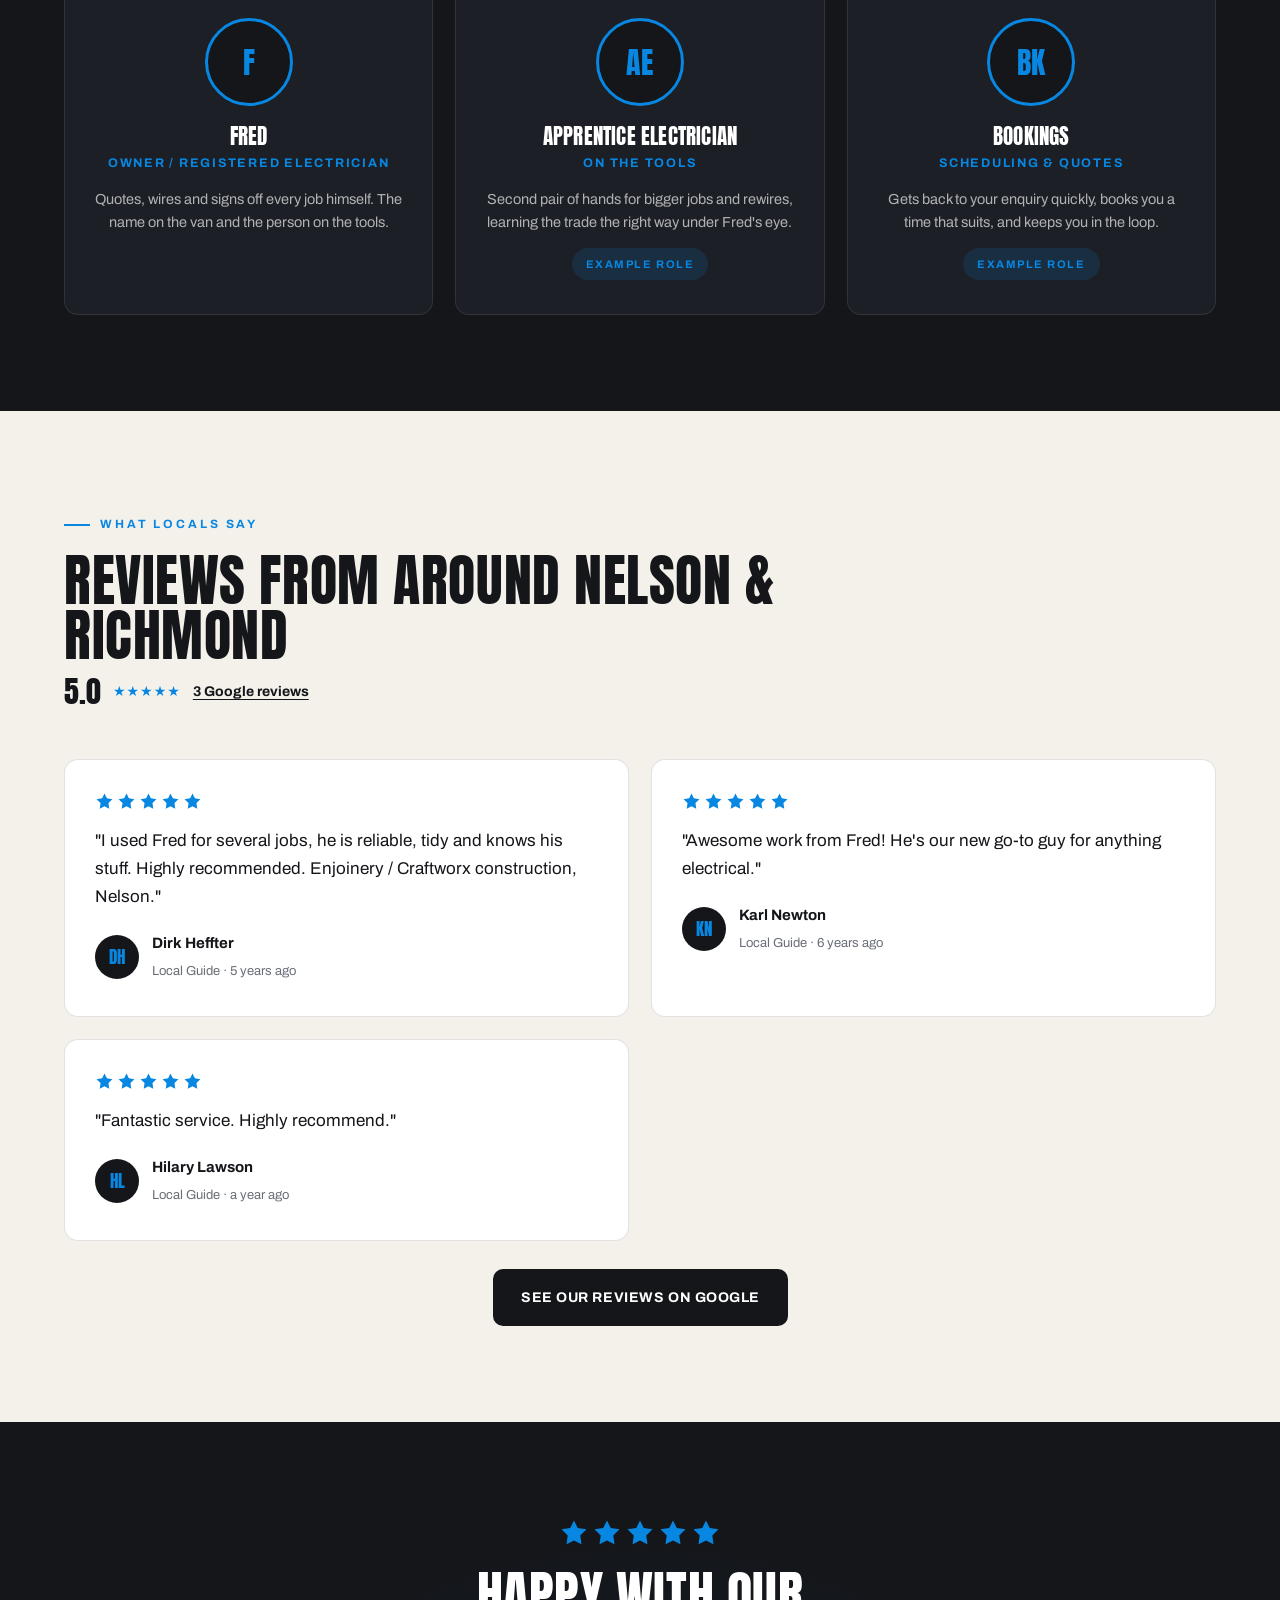
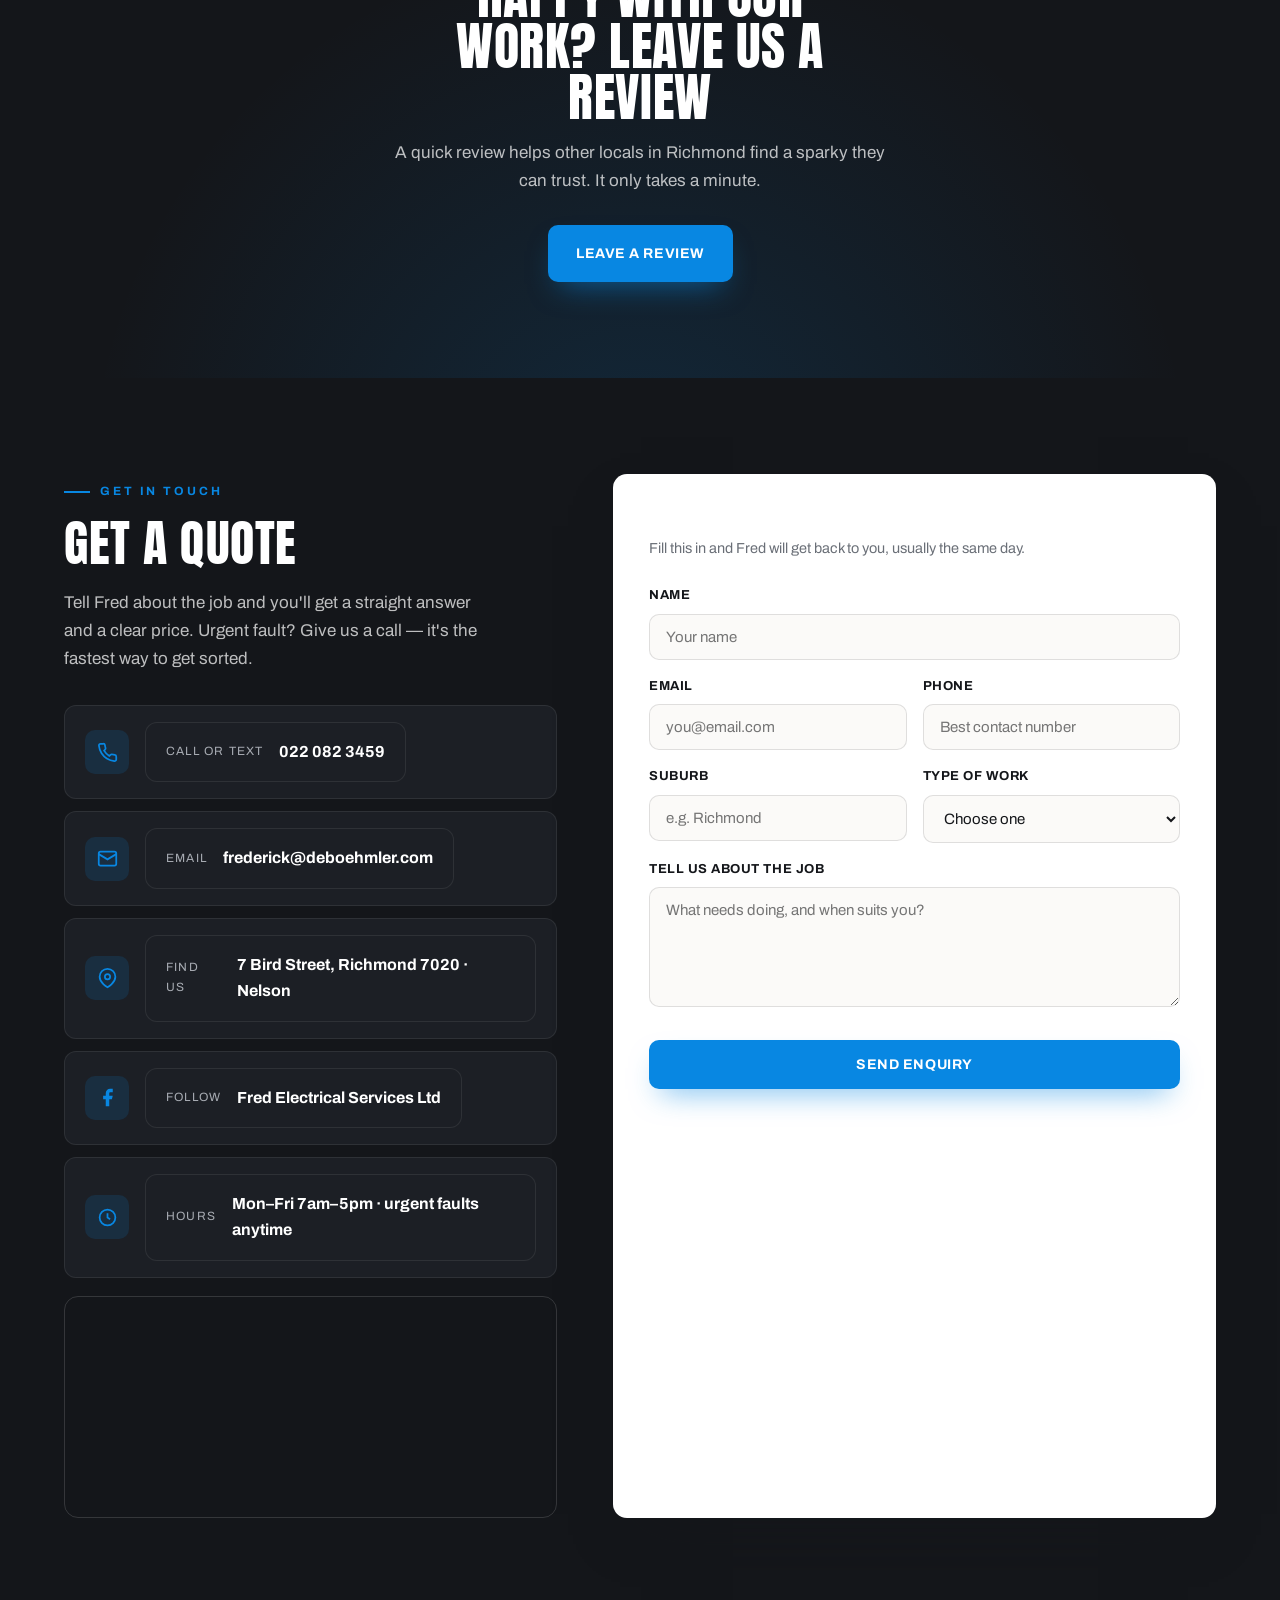
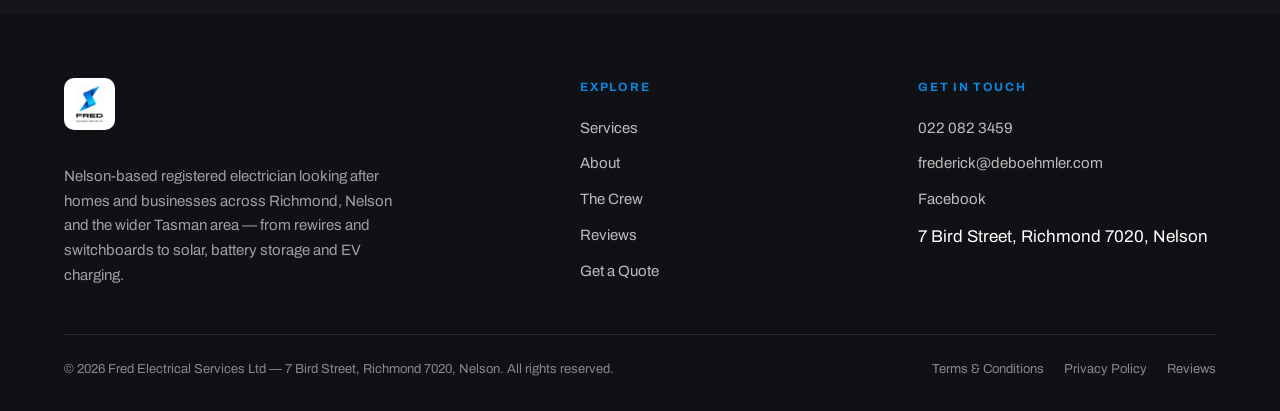
==== commit 0f815a16: "Fred Electrical: retheme to logo blue, lower hero text, full-size battery image + own video section " ====
--- a/index.html
+++ b/index.html
@@ -138,29 +138,37 @@
 <!-- Energy: Solar, Battery & EV -->
 <section id="energy" class="bg-ink">
   <div class="wrap">
-    <div class="sec-head reveal">
+    <div class="sec-head center reveal">
       <span class="eyebrow center">Smart energy</span>
       <h2>Solar, battery storage &amp; EV charging</h2>
       <p>Take control of your power bill and get ready for the future. Fred installs solar, home battery storage and the latest Sigenergy technology &mdash; including bi-directional (V2X) EV charging that lets your car power your home.</p>
     </div>
-    <div class="energy-grid" style="margin-top:44px">
-      <div class="energy-media reveal">
-        <img src="assets/tesla-powerwall.jpg" alt="Sigenergy home battery storage units in three sizes" width="1400" height="1000" loading="lazy">
-        <div class="energy-chips">
-          <span>Solar panel installs</span>
-          <span>Home battery storage</span>
-          <span>Sigenergy systems</span>
-          <span>EV chargers</span>
-          <span>V2X bi-directional charging</span>
-        </div>
-      </div>
-      <div class="reveal d1">
-        <h3 style="font-family:'Anton',sans-serif;font-weight:400;font-size:28px;text-transform:uppercase;letter-spacing:.02em;margin-bottom:14px">Pioneering bi-directional charging</h3>
-        <p style="color:rgba(255,255,255,.78);margin-bottom:20px">See how Sigenergy's V2X technology turns your EV into a home battery &mdash; charge from solar, store it, and power your house when you need it. Watch the video below.</p>
-        <div class="video-embed reveal">
-          <iframe src="https://www.youtube.com/embed/vdpBjg9eJMk?rel=0" title="V2X Now Available — Discover the Power of Bidirectional Charging" loading="lazy" allow="accelerometer; autoplay; clipboard-write; encrypted-media; gyroscope; picture-in-picture" allowfullscreen></iframe>
-        </div>
-      </div>
+    <div class="energy-media-full reveal">
+      <img src="assets/tesla-powerwall.jpg" alt="Sigenergy home battery storage units in three sizes" width="1400" height="1000" loading="lazy">
+    </div>
+    <div class="energy-chips center reveal">
+      <span>Solar panel installs</span>
+      <span>Home battery storage</span>
+      <span>Sigenergy systems</span>
+      <span>EV chargers</span>
+      <span>Generator inputs</span>
+      <span>Off-grid</span>
+      <span>V2X bi-directional charging</span>
+    </div>
+    <p class="energy-blurb reveal">Thinking about solar? These are great new products that rival the Tesla Powerwall &mdash; a modular battery stack with built-in inverters and endless configurations to suit your application: EV charging, generator inputs and full off-grid. For more information or a free quote, get in touch on <a href="tel:+64220823459">022 082 3459</a> or email <a href="mailto:frederick@deboehmler.com">frederick@deboehmler.com</a>.</p>
+  </div>
+</section>
+
+<!-- Video: Bi-directional charging -->
+<section id="video" class="bg-ink-2">
+  <div class="wrap">
+    <div class="sec-head center reveal">
+      <span class="eyebrow center">Sigenergy V2X</span>
+      <h2>Pioneering bi-directional charging</h2>
+      <p>See how Sigenergy's V2X technology turns your EV into a home battery &mdash; charge from solar, store it, and power your house when you need it.</p>
+    </div>
+    <div class="video-embed reveal" style="max-width:920px;margin:40px auto 0">
+      <iframe src="https://www.youtube.com/embed/vdpBjg9eJMk?rel=0" title="V2X Now Available — Discover the Power of Bidirectional Charging" loading="lazy" allow="accelerometer; autoplay; clipboard-write; encrypted-media; gyroscope; picture-in-picture" allowfullscreen></iframe>
     </div>
   </div>
 </section>
--- a/styles.css
+++ b/styles.css
@@ -1,6 +1,6 @@
 /* Fred Electrical — Industrial archetype
    Fonts: Anton (display) + Archivo (body)
-   Accent: electric amber on charcoal */
+   Accent: electric blue (logo) on charcoal */
 
 :root{
   --ink:#14161A;
@@ -12,8 +12,8 @@
   --muted-light:#A7ABB2;
   --line:rgba(20,22,26,.12);
   --line-light:rgba(255,255,255,.14);
-  --accent:#F5B301;
-  --accent-2:#FFC933;
+  --accent:#0887E2;
+  --accent-2:#2AA5F5;
   --radius:14px;
   --radius-sm:10px;
   --maxw:1200px;
@@ -71,8 +71,8 @@
   transition:transform .25s var(--ease),background .25s var(--ease),box-shadow .25s var(--ease),color .25s var(--ease);
   will-change:transform;
 }
-.btn-primary{background:var(--accent);color:var(--ink);box-shadow:0 14px 30px -12px rgba(245,179,1,.6)}
-.btn-primary:hover{transform:translateY(-3px);background:var(--accent-2);box-shadow:0 20px 40px -14px rgba(245,179,1,.7)}
+.btn-primary{background:var(--accent);color:#fff;box-shadow:0 14px 30px -12px rgba(8,135,226,.6)}
+.btn-primary:hover{transform:translateY(-3px);background:var(--accent-2);box-shadow:0 20px 40px -14px rgba(8,135,226,.7)}
 .btn-ghost{background:transparent;color:#fff;border-color:rgba(255,255,255,.4)}
 .btn-ghost:hover{transform:translateY(-3px);border-color:#fff;background:rgba(255,255,255,.08)}
 .btn-dark{background:var(--ink);color:#fff}
@@ -89,7 +89,7 @@
 .brand{display:flex;align-items:center;gap:11px;color:#fff}
 .brand .bolt{
   width:38px;height:38px;border-radius:9px;background:var(--accent);
-  display:grid;place-items:center;flex:0 0 auto;box-shadow:0 8px 18px -8px rgba(245,179,1,.7);
+  display:grid;place-items:center;flex:0 0 auto;box-shadow:0 8px 18px -8px rgba(8,135,226,.7);
 }
 .brand .bolt svg{width:20px;height:20px}
 .brand b{font-family:'Anton',sans-serif;font-weight:400;font-size:21px;letter-spacing:.02em;text-transform:uppercase;line-height:1}
@@ -112,7 +112,7 @@
   background:linear-gradient(180deg,rgba(20,22,26,.55) 0%,rgba(20,22,26,.42) 40%,rgba(20,22,26,.9) 100%);
 }
 .hero-scrim::after{content:"";position:absolute;inset:0;background:linear-gradient(90deg,rgba(20,22,26,.65),transparent 60%)}
-.hero-inner{position:relative;z-index:2;width:100%;max-width:var(--maxw);margin:0 auto;padding:0 24px 88px}
+.hero-inner{position:relative;z-index:2;width:100%;max-width:var(--maxw);margin:0 auto;padding:0 24px 40px}
 .hero-eyebrow{margin-bottom:22px}
 .hero h1{color:#fff;font-size:clamp(44px,8.4vw,104px);max-width:14ch;text-shadow:0 2px 30px rgba(0,0,0,.3)}
 .hero h1 .hl{color:var(--accent)}
@@ -140,7 +140,7 @@
 .trust-grid{display:grid;grid-template-columns:repeat(3,1fr)}
 .trust-item{display:flex;gap:18px;align-items:flex-start;padding:40px 34px;border-right:1px solid rgba(255,255,255,.09)}
 .trust-item:last-child{border-right:0}
-.trust-item .ic{flex:0 0 auto;width:48px;height:48px;border-radius:11px;background:rgba(245,179,1,.14);display:grid;place-items:center}
+.trust-item .ic{flex:0 0 auto;width:48px;height:48px;border-radius:11px;background:rgba(8,135,226,.14);display:grid;place-items:center}
 .trust-item .ic svg{width:24px;height:24px;color:var(--accent)}
 .trust-item h4{font-family:'Archivo',sans-serif;font-weight:700;text-transform:none;font-size:17px;margin-bottom:4px;color:#fff}
 .trust-item p{color:rgba(255,255,255,.68);font-size:14.5px;line-height:1.55}
@@ -182,14 +182,14 @@
 .crew-grid{display:grid;grid-template-columns:repeat(3,1fr);gap:22px}
 .crew-card{background:var(--ink-2);border:1px solid rgba(255,255,255,.09);border-radius:var(--radius);
   padding:34px 28px;text-align:center;transition:transform .35s var(--ease),border-color .35s var(--ease)}
-.crew-card:hover{transform:translateY(-6px);border-color:rgba(245,179,1,.4)}
+.crew-card:hover{transform:translateY(-6px);border-color:rgba(8,135,226,.4)}
 .avatar{width:88px;height:88px;border-radius:50%;margin:0 auto 20px;display:grid;place-items:center;
   background:var(--ink);border:3px solid var(--accent);
   font-family:'Anton',sans-serif;font-size:30px;color:var(--accent)}
 .crew-card h3{color:#fff;font-size:21px;margin-bottom:6px}
 .crew-role{color:var(--accent);font-size:12.5px;letter-spacing:.14em;text-transform:uppercase;font-weight:700;margin-bottom:14px}
 .crew-card p{color:rgba(255,255,255,.66);font-size:14.5px;line-height:1.6}
-.badge{display:inline-flex;align-items:center;gap:7px;background:rgba(245,179,1,.14);color:var(--accent);
+.badge{display:inline-flex;align-items:center;gap:7px;background:rgba(8,135,226,.14);color:var(--accent);
   font-size:11px;letter-spacing:.14em;text-transform:uppercase;font-weight:700;padding:7px 14px;border-radius:100px;margin-top:14px}
 
 /* Reviews */
@@ -207,7 +207,7 @@
 
 /* Review funnel banner */
 .funnel{background:var(--ink);color:#fff;text-align:center;overflow:hidden;position:relative}
-.funnel::before{content:"";position:absolute;inset:0;background:radial-gradient(circle at 50% 120%,rgba(245,179,1,.16),transparent 60%)}
+.funnel::before{content:"";position:absolute;inset:0;background:radial-gradient(circle at 50% 120%,rgba(8,135,226,.16),transparent 60%)}
 .funnel .wrap{position:relative;z-index:1}
 .funnel .stars{justify-content:center;margin-bottom:22px}
 .funnel .stars svg{width:30px;height:30px}
@@ -222,7 +222,7 @@
 .cinfo a,.cinfo div{display:flex;gap:16px;align-items:center;color:#fff;padding:16px 20px;
   background:var(--ink-2);border:1px solid rgba(255,255,255,.08);border-radius:12px;transition:border-color .25s,transform .25s}
 .cinfo a:hover{border-color:var(--accent);transform:translateX(4px)}
-.cinfo .ic{width:44px;height:44px;flex:0 0 auto;border-radius:10px;background:rgba(245,179,1,.14);display:grid;place-items:center}
+.cinfo .ic{width:44px;height:44px;flex:0 0 auto;border-radius:10px;background:rgba(8,135,226,.14);display:grid;place-items:center}
 .cinfo .ic svg{width:21px;height:21px;color:var(--accent)}
 .cinfo small{display:block;color:var(--muted-light);font-size:12px;letter-spacing:.1em;text-transform:uppercase}
 .cinfo b{font-size:16px;font-weight:700}
@@ -234,7 +234,7 @@
 .field input,.field select,.field textarea{
   width:100%;padding:14px 16px;border:1.5px solid var(--line);border-radius:10px;
   font-family:inherit;font-size:15px;color:var(--ink);background:#fbfaf8;transition:border-color .2s,box-shadow .2s}
-.field input:focus,.field select:focus,.field textarea:focus{outline:none;border-color:var(--accent);box-shadow:0 0 0 4px rgba(245,179,1,.15)}
+.field input:focus,.field select:focus,.field textarea:focus{outline:none;border-color:var(--accent);box-shadow:0 0 0 4px rgba(8,135,226,.15)}
 .field textarea{resize:vertical;min-height:120px}
 .row2{display:grid;grid-template-columns:1fr 1fr;gap:16px}
 .form .btn{width:100%;margin-top:8px}
@@ -256,7 +256,7 @@
 .intro{position:fixed;inset:0;z-index:200;background:var(--ink);display:grid;place-items:center;transition:opacity .7s ease,visibility .7s}
 .intro.done{opacity:0;visibility:hidden;pointer-events:none}
 .intro-mark{text-align:center;animation:introPulse 1.4s var(--ease)}
-.intro-mark .bolt{width:64px;height:64px;border-radius:16px;background:var(--accent);display:grid;place-items:center;margin:0 auto 18px;box-shadow:0 20px 40px -14px rgba(245,179,1,.7)}
+.intro-mark .bolt{width:64px;height:64px;border-radius:16px;background:var(--accent);display:grid;place-items:center;margin:0 auto 18px;box-shadow:0 20px 40px -14px rgba(8,135,226,.7)}
 .intro-mark .bolt svg{width:34px;height:34px}
 .intro-mark b{font-family:'Anton',sans-serif;color:#fff;font-size:30px;text-transform:uppercase;letter-spacing:.03em;display:block}
 .intro-mark span{color:var(--accent);font-size:12px;letter-spacing:.3em;text-transform:uppercase;font-weight:700}
@@ -274,7 +274,7 @@
 
 /* Page hero (sub pages) */
 .page-hero{background:var(--ink);color:#fff;padding:150px 0 80px;position:relative;overflow:hidden}
-.page-hero::before{content:"";position:absolute;inset:0;background:radial-gradient(circle at 80% 0%,rgba(245,179,1,.14),transparent 55%)}
+.page-hero::before{content:"";position:absolute;inset:0;background:radial-gradient(circle at 80% 0%,rgba(8,135,226,.14),transparent 55%)}
 .page-hero .wrap{position:relative;z-index:1}
 .page-hero h1{font-size:clamp(38px,6vw,72px);color:#fff;margin:16px 0}
 .page-hero p{color:rgba(255,255,255,.72);max-width:56ch}
@@ -308,7 +308,7 @@
   .svc-grid{grid-template-columns:1fr}
   .row2{grid-template-columns:1fr}
   .foot-grid{grid-template-columns:1fr}
-  .hero-inner{padding-bottom:60px}
+  .hero-inner{padding-bottom:34px}
   .nav-cta .btn{display:none}
 }
 @media (prefers-reduced-motion:reduce){
@@ -336,3 +336,12 @@
 .cmap{margin-top:18px;border-radius:var(--radius);overflow:hidden;border:1px solid rgba(255,255,255,.14)}
 .cmap iframe{width:100%;height:220px;border:0;display:block;filter:grayscale(.3)}
 @media(max-width:860px){.energy-grid{grid-template-columns:1fr;gap:26px}}
+
+/* Energy full image + video section + product blurb */
+.bg-ink-2{background:var(--ink-2);color:#fff}
+.energy-media-full{max-width:1000px;margin:36px auto 0;border-radius:var(--radius);overflow:hidden;box-shadow:0 30px 60px -30px rgba(0,0,0,.6)}
+.energy-media-full img{width:100%;height:auto;display:block}
+.energy-chips.center{justify-content:center}
+.energy-blurb{max-width:760px;margin:26px auto 0;text-align:center;color:rgba(255,255,255,.82);line-height:1.7}
+.energy-blurb a{color:var(--accent);font-weight:700;text-decoration:none}
+.energy-blurb a:hover{text-decoration:underline}
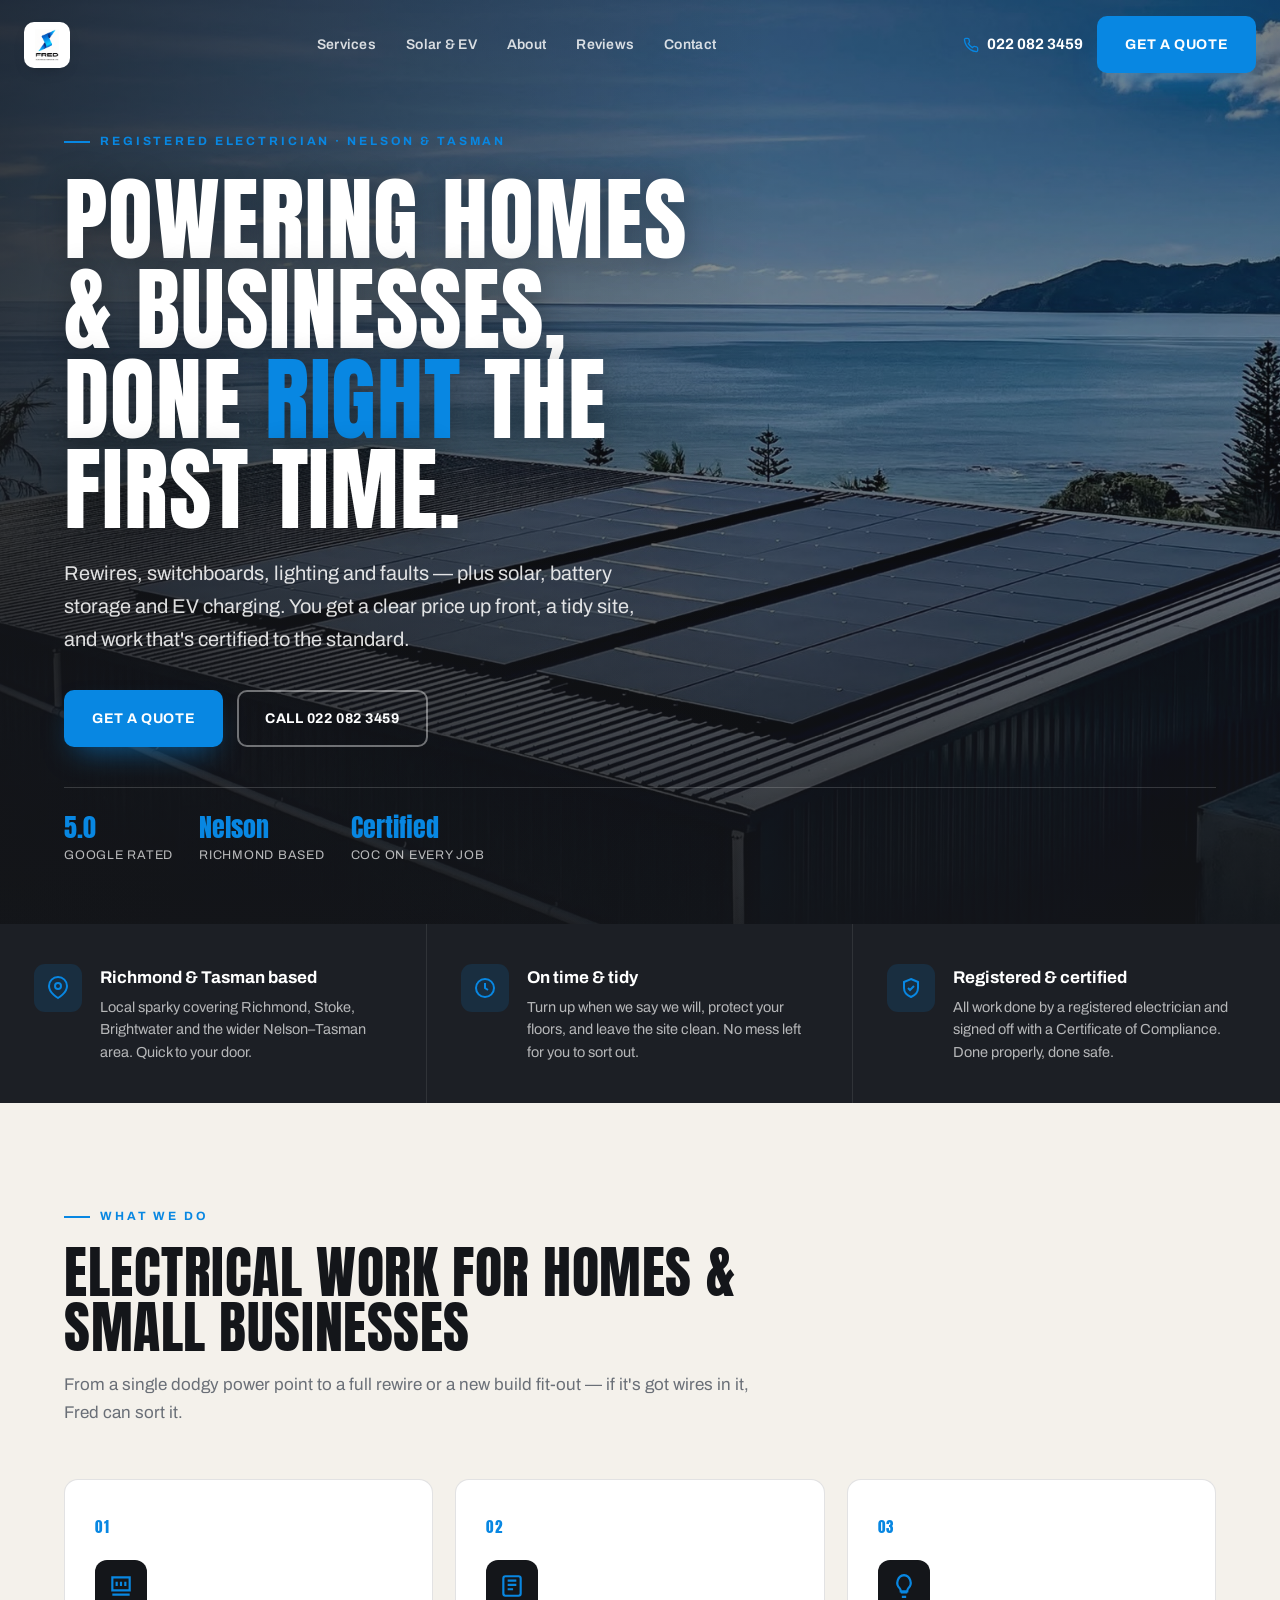
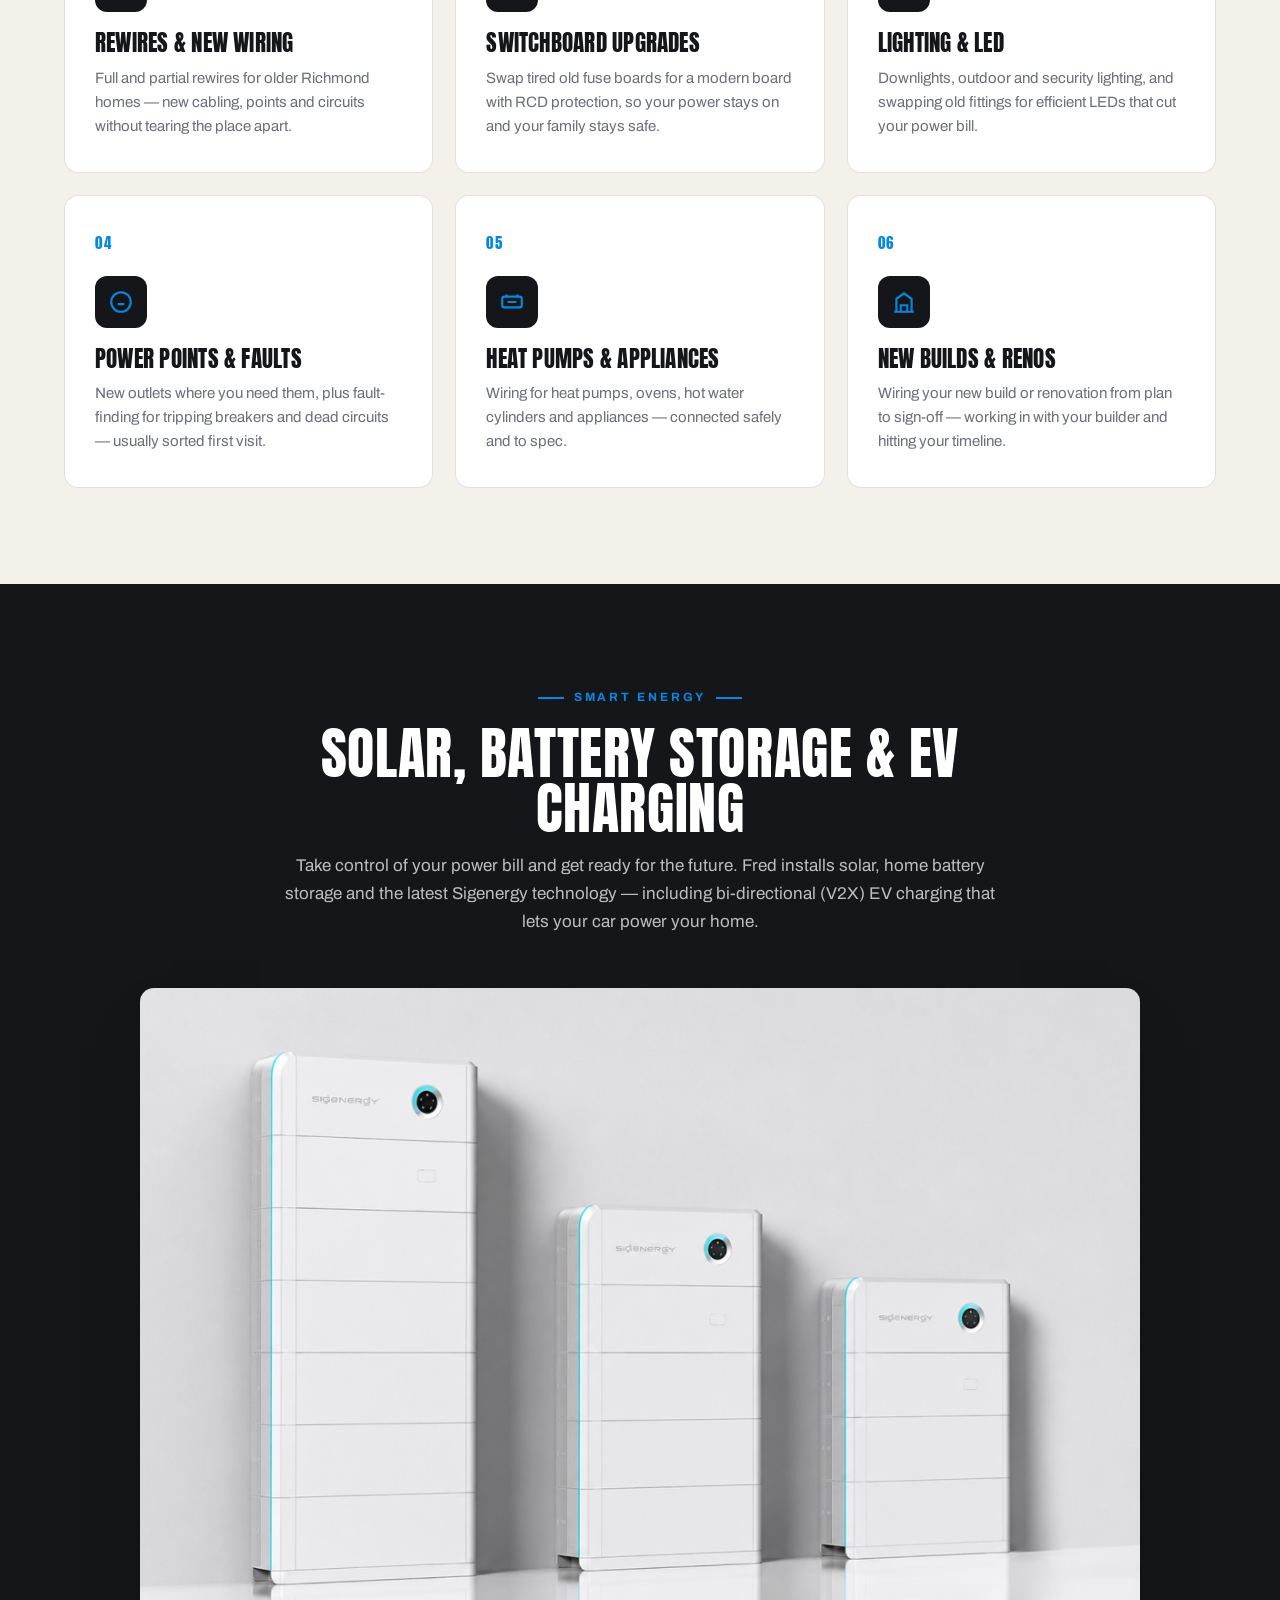
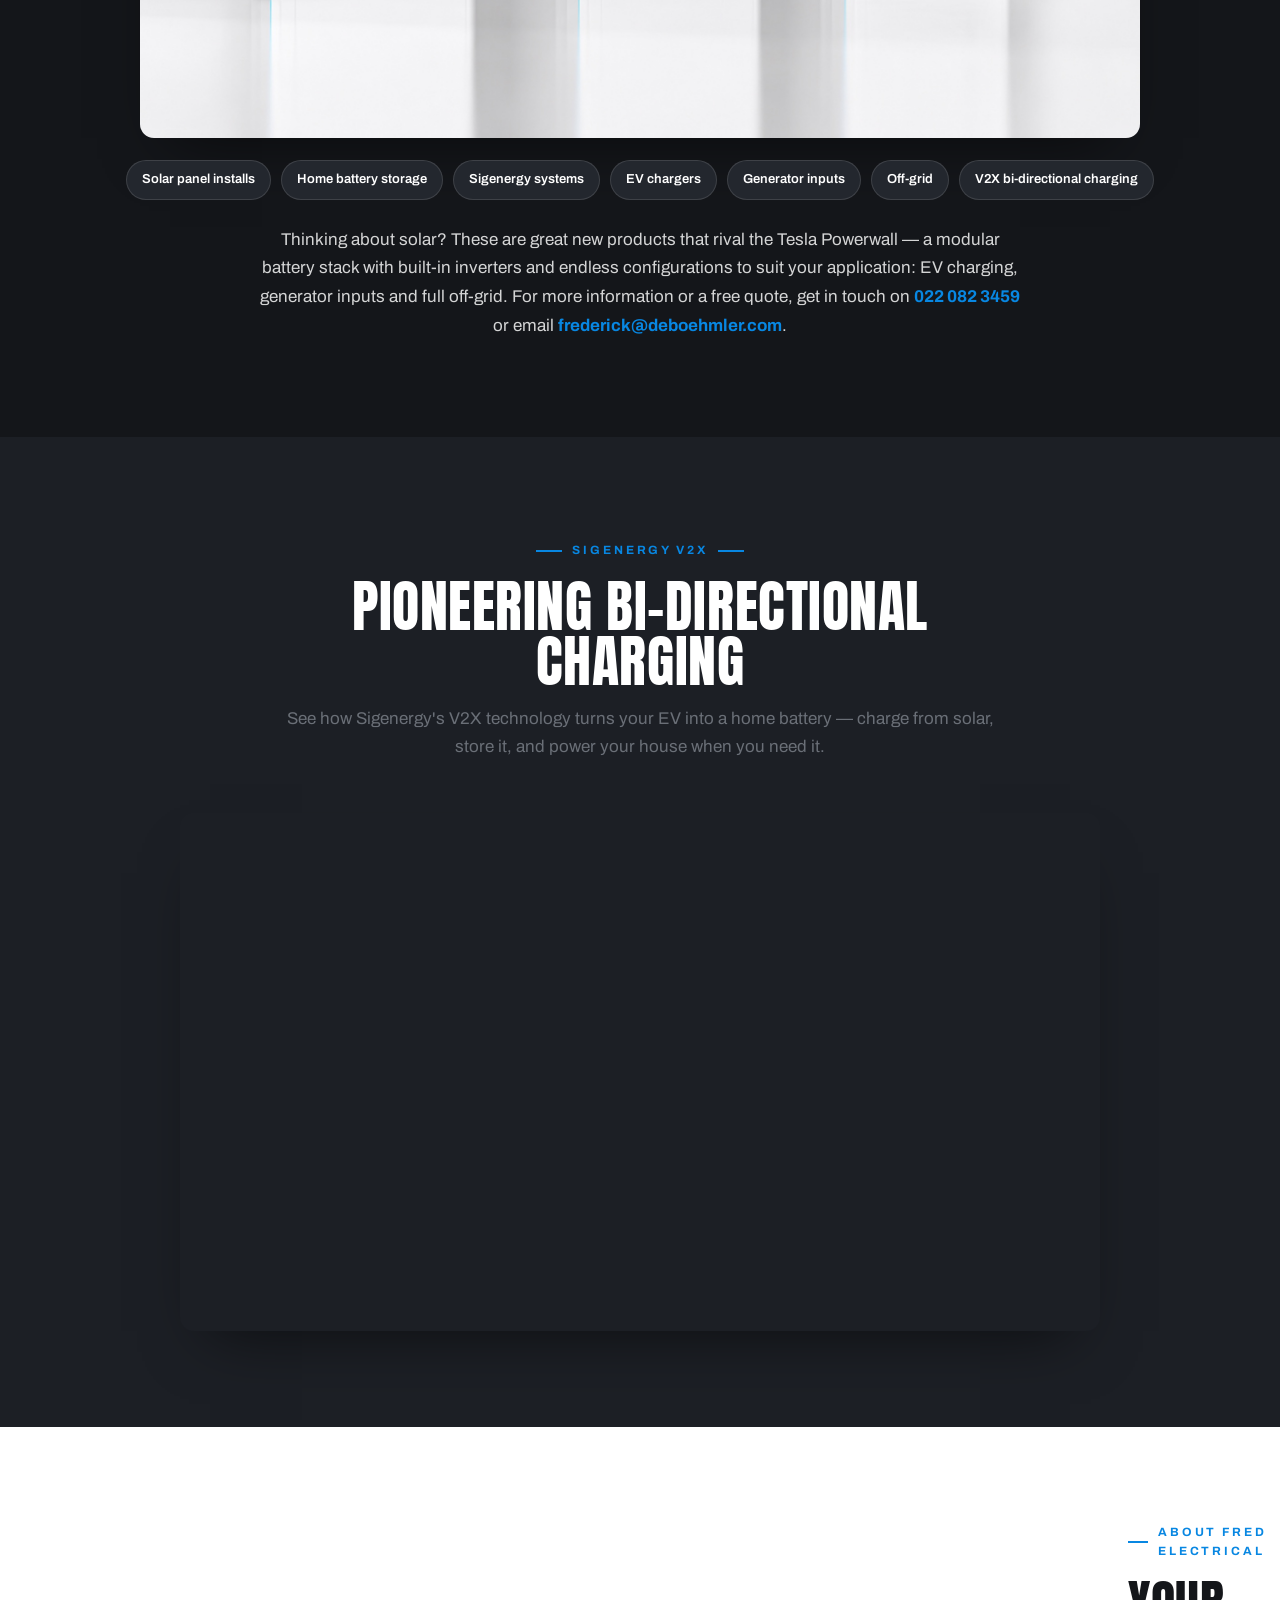
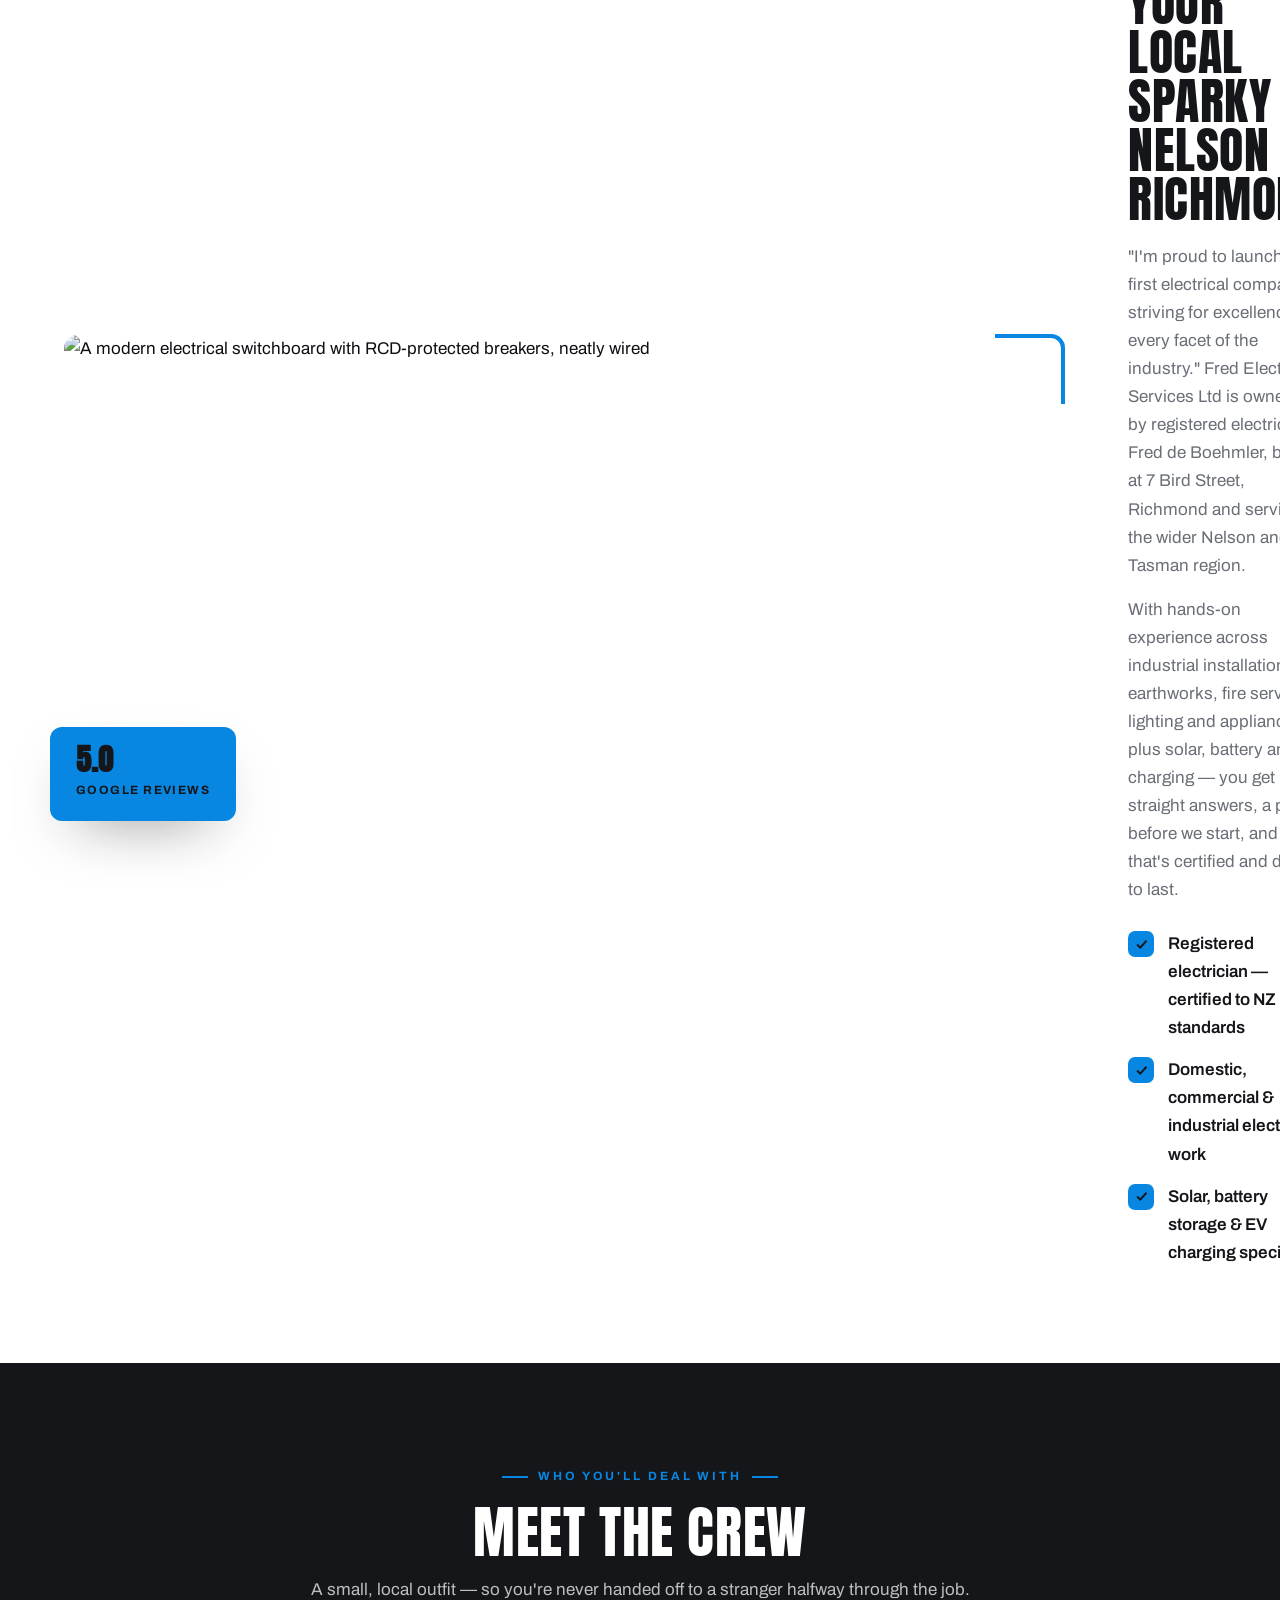
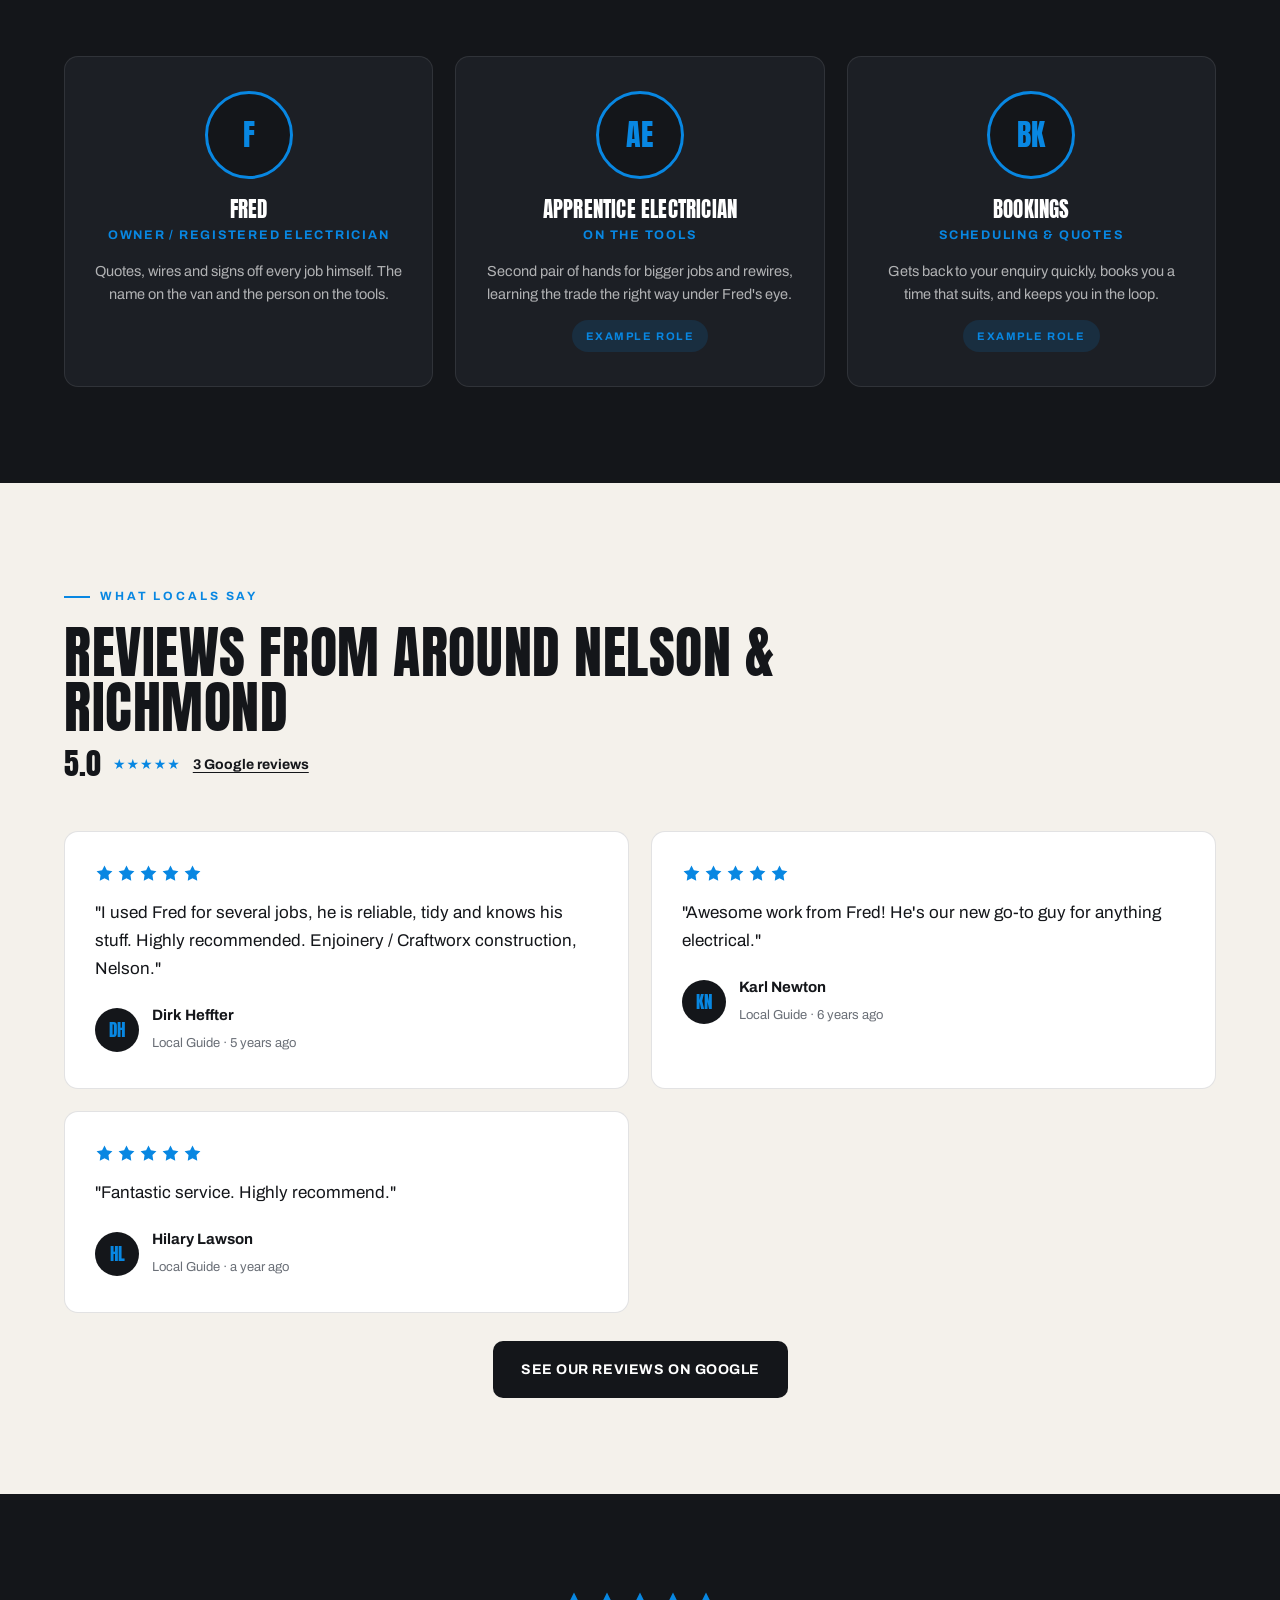
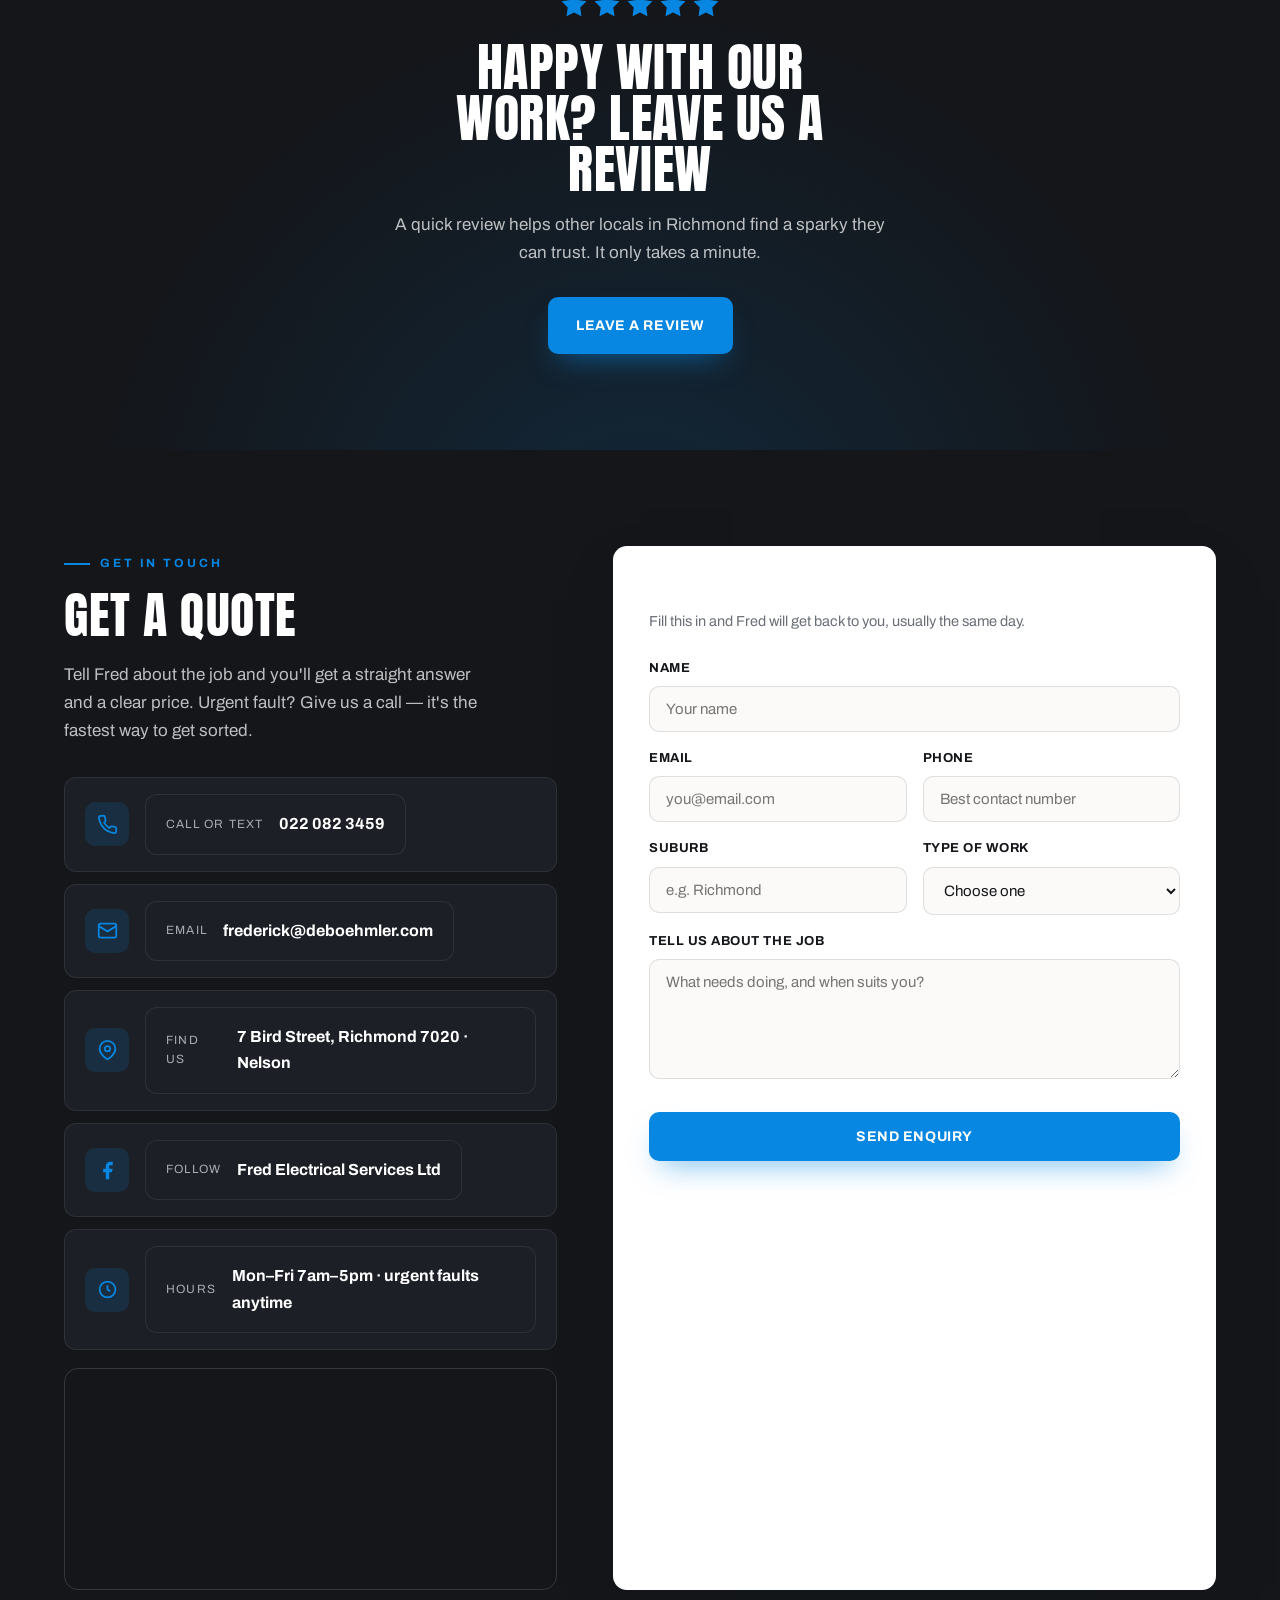
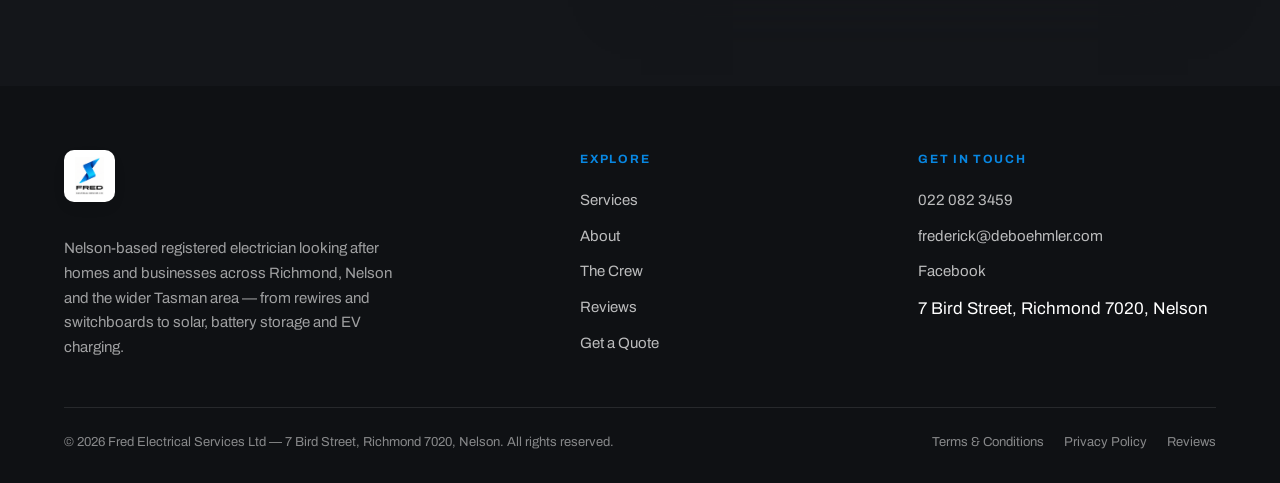
==== commit 705ad959: "Energy: swap battery image to higher-quality 4K SigEnergy render" ====
--- a/index.html
+++ b/index.html
@@ -144,7 +144,7 @@
       <p>Take control of your power bill and get ready for the future. Fred installs solar, home battery storage and the latest Sigenergy technology &mdash; including bi-directional (V2X) EV charging that lets your car power your home.</p>
     </div>
     <div class="energy-media-full reveal">
-      <img src="assets/tesla-powerwall.jpg" alt="Sigenergy home battery storage units in three sizes" width="1400" height="1000" loading="lazy">
+      <img src="assets/tesla-powerwall-4k.jpg" alt="Sigenergy home battery storage units in three sizes" width="2200" height="1650" loading="lazy">
     </div>
     <div class="energy-chips center reveal">
       <span>Solar panel installs</span>
--- a/styles.css
+++ b/styles.css
@@ -104,7 +104,7 @@
 .nav-toggle span{display:block;width:24px;height:2px;background:#fff;margin:5px 0;transition:.3s}
 
 /* Hero */
-.hero{position:relative;min-height:100svh;display:flex;align-items:flex-end;background:var(--ink);overflow:hidden}
+.hero{position:relative;min-height:100svh;display:flex;align-items:flex-start;background:var(--ink);overflow:hidden}
 .hero-slides{position:absolute;inset:0;z-index:0}
 .hero-slide{position:absolute;inset:0;opacity:0;transition:opacity 1.6s ease;background-size:cover;background-position:center}
 .hero-slide.active{opacity:1}
@@ -112,9 +112,9 @@
   background:linear-gradient(180deg,rgba(20,22,26,.55) 0%,rgba(20,22,26,.42) 40%,rgba(20,22,26,.9) 100%);
 }
 .hero-scrim::after{content:"";position:absolute;inset:0;background:linear-gradient(90deg,rgba(20,22,26,.65),transparent 60%)}
-.hero-inner{position:relative;z-index:2;width:100%;max-width:var(--maxw);margin:0 auto;padding:0 24px 40px}
+.hero-inner{position:relative;z-index:2;width:100%;max-width:var(--maxw);margin:0 auto;padding:124px 24px 56px}
 .hero-eyebrow{margin-bottom:22px}
-.hero h1{color:#fff;font-size:clamp(44px,8.4vw,104px);max-width:14ch;text-shadow:0 2px 30px rgba(0,0,0,.3)}
+.hero h1{color:#fff;font-size:clamp(42px,7.6vw,92px);max-width:14ch;text-shadow:0 2px 30px rgba(0,0,0,.3)}
 .hero h1 .hl{color:var(--accent)}
 .hero-sub{color:rgba(255,255,255,.86);font-size:clamp(16px,2vw,20px);max-width:52ch;margin-top:22px}
 .hero-cta{display:flex;flex-wrap:wrap;gap:14px;margin-top:34px}
@@ -308,7 +308,7 @@
   .svc-grid{grid-template-columns:1fr}
   .row2{grid-template-columns:1fr}
   .foot-grid{grid-template-columns:1fr}
-  .hero-inner{padding-bottom:34px}
+  .hero-inner{padding:100px 24px 40px}
   .nav-cta .btn{display:none}
 }
 @media (prefers-reduced-motion:reduce){
